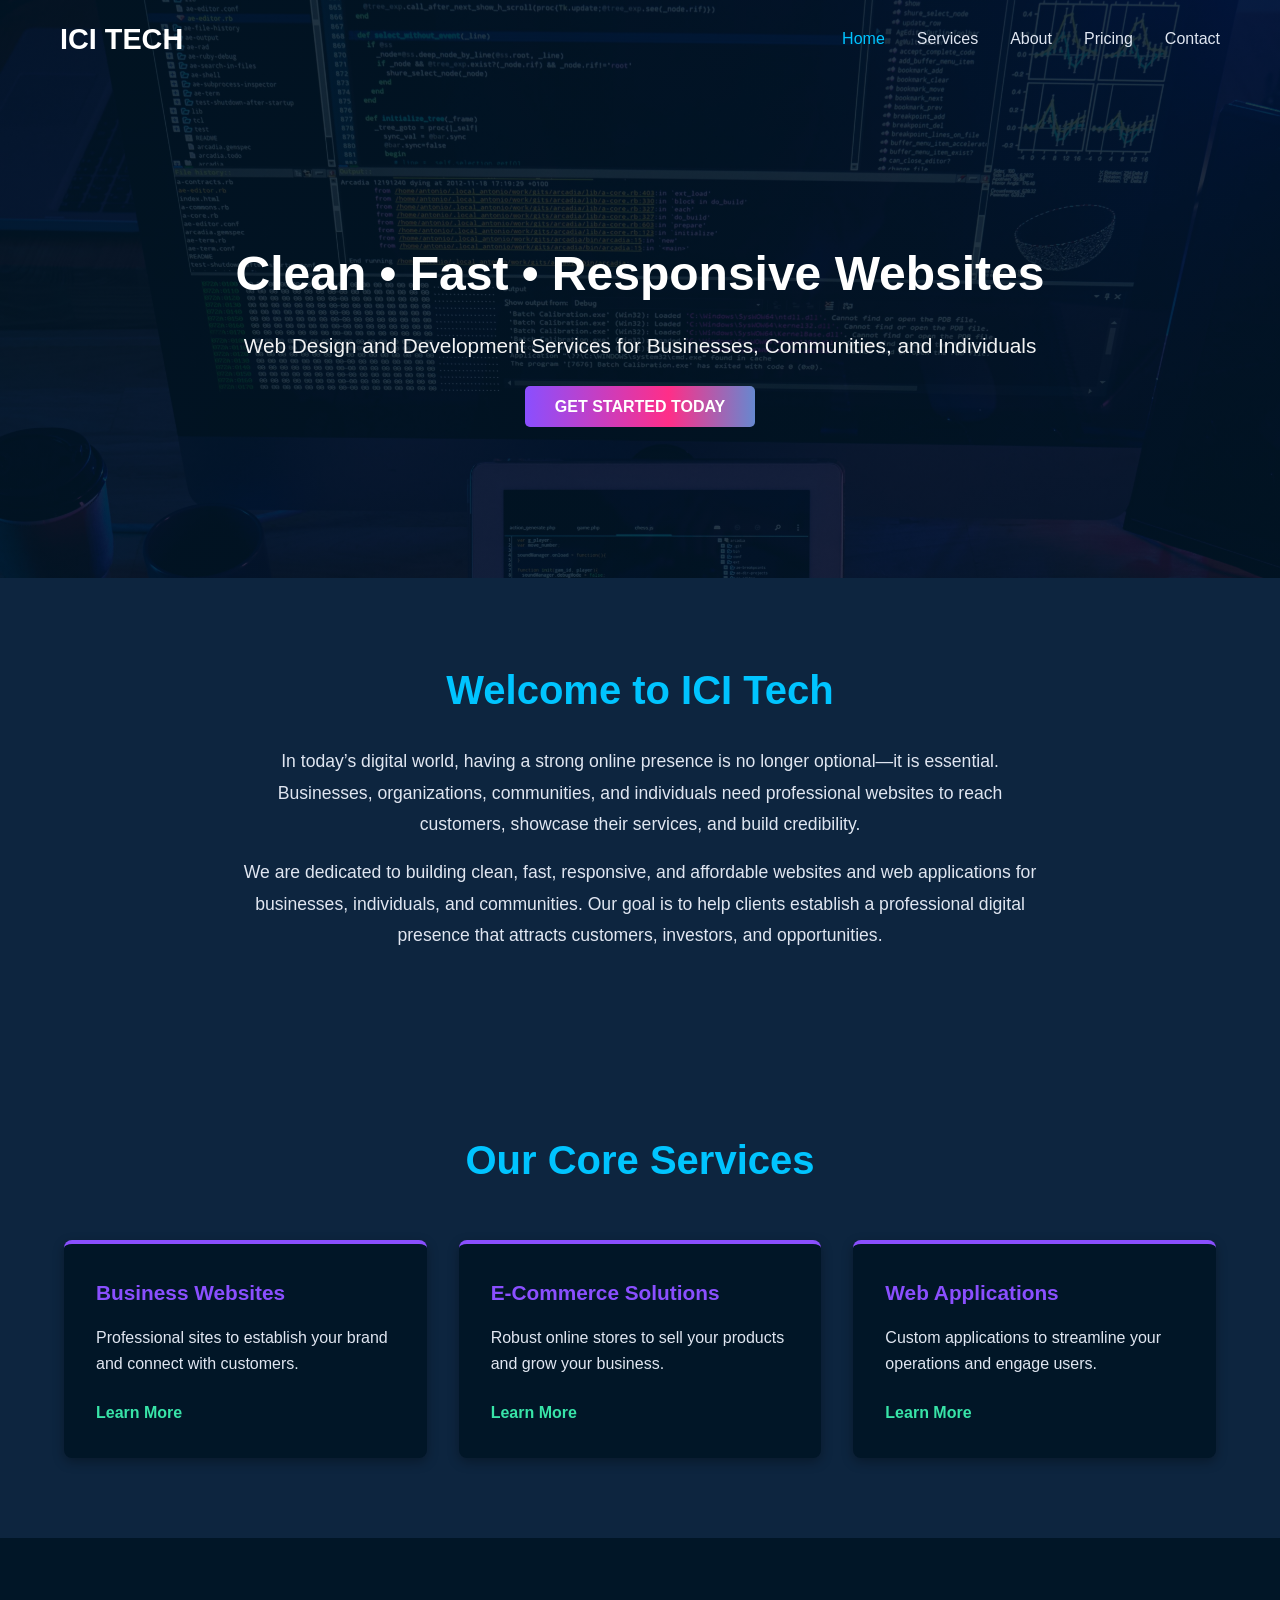
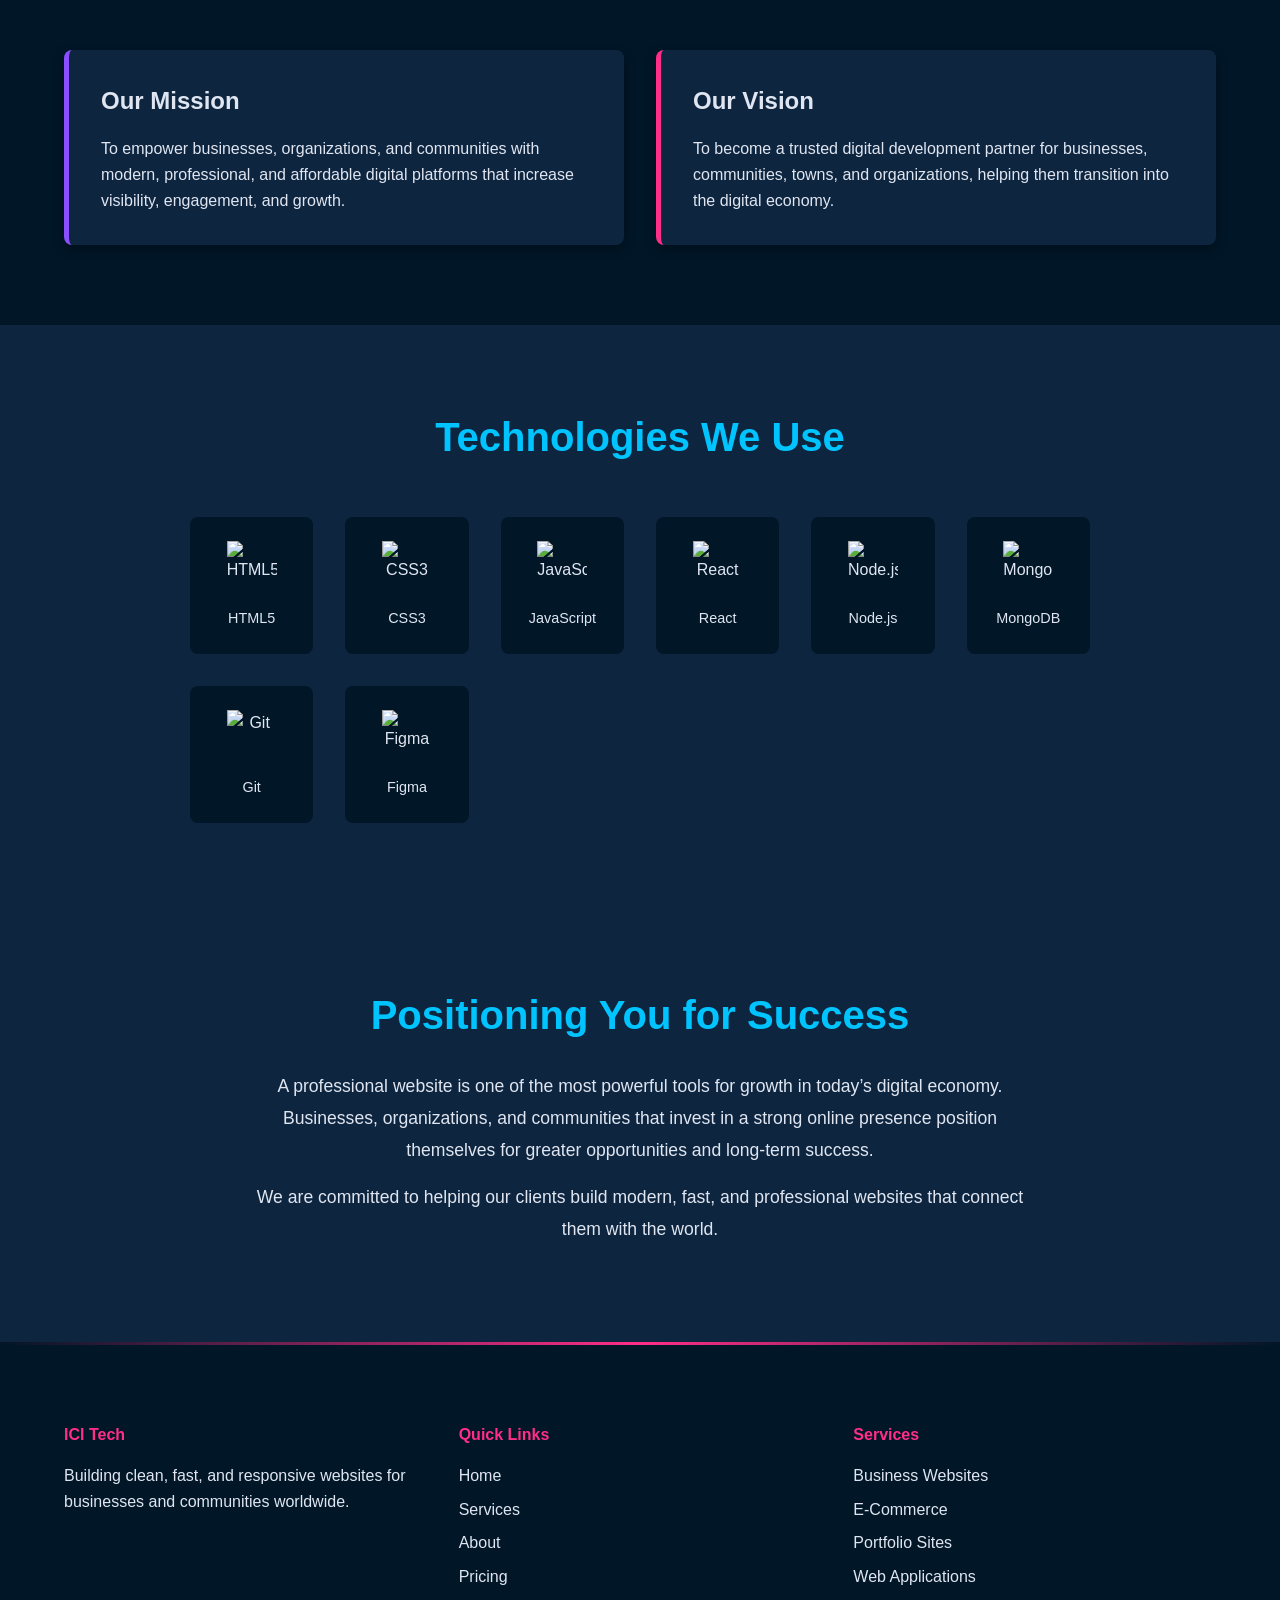
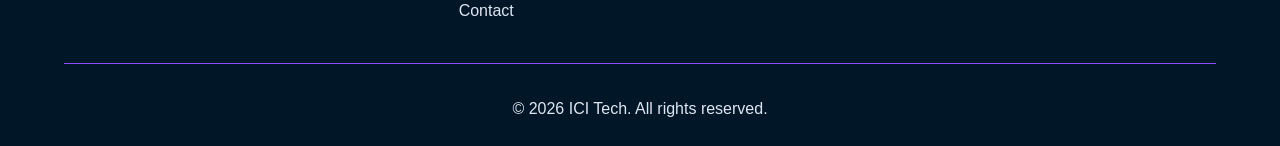
==== index.html @ 706affb3 "Add files via upload" ====
<!DOCTYPE html>
<html lang="en">
<head>
    <meta charset="UTF-8">
    <meta name="viewport" content="width=device-width, initial-scale=1.0">
    <meta name="description" content="ICI Tech - Web Design and Development Services. Clean, Fast, Responsive Websites for Businesses, Communities, and Individuals.">
    <meta name="keywords" content="web design, web development, responsive websites, business websites">
    <title>ICI Tech - Web Design & Development Services</title>
    <link rel="icon" type="image/png" href="assets/img/icon.png">
    <link rel="apple-touch-icon" href="assets/img/icon.png">
    <link rel="stylesheet" href="assets/styles.css">
    <link rel="stylesheet" href="https://unpkg.com/aos@next/dist/aos.css" />
</head>
<body>
    <!-- Navigation -->
    <nav class="navbar">
        <div class="container">
            <div class="logo"><a href="index.html">ICI Tech</a></div>
            <ul class="nav-menu">
                <li><a href="index.html" class="nav-link">Home</a></li>
                <li><a href="services.html" class="nav-link">Services</a></li>
                <li><a href="about.html" class="nav-link">About</a></li>
                <li><a href="pricing.html" class="nav-link">Pricing</a></li>
                <li><a href="contact.html" class="nav-link">Contact</a></li>
            </ul>
            <div class="hamburger">
                <span></span>
                <span></span>
                <span></span>
            </div>
        </div>
    </nav>

    <!-- Hero Section -->
    <section id="home" class="hero">
        <div class="hero-content">
            <h1>Clean • Fast • Responsive Websites</h1>
            <p>Web Design and Development Services for Businesses, Communities, and Individuals</p>
            <a href="contact.html" class="cta-button cta-rainbow">Get Started Today</a>
        </div>
    </section>

    <!-- Introduction Section -->
    <section class="introduction">
        <div class="container" data-aos="fade-up">
            <h2>Welcome to ICI Tech</h2>
            <p>In today’s digital world, having a strong online presence is no longer optional—it is essential. Businesses, organizations, communities, and individuals need professional websites to reach customers, showcase their services, and build credibility.</p>
            <p>We are dedicated to building clean, fast, responsive, and affordable websites and web applications for businesses, individuals, and communities. Our goal is to help clients establish a professional digital presence that attracts customers, investors, and opportunities.</p>
        </div>
    </section>

    <!-- Our Core Services -->
    <section class="core-services" id="core-services">
        <div class="container">
            <h2 data-aos="fade-up">Our Core Services</h2>
            <div class="services-grid">
                <div class="service-card" data-aos="fade-up" data-aos-delay="100">
                    <h3>Business Websites</h3>
                    <p>Professional sites to establish your brand and connect with customers.</p>
                    <a href="services.html#business" class="learn-more-link">Learn More</a>
                </div>
                <div class="service-card" data-aos="fade-up" data-aos-delay="200">
                    <h3>E-Commerce Solutions</h3>
                    <p>Robust online stores to sell your products and grow your business.</p>
                    <a href="services.html#ecommerce" class="learn-more-link">Learn More</a>
                </div>
                <div class="service-card" data-aos="fade-up" data-aos-delay="300">
                    <h3>Web Applications</h3>
                    <p>Custom applications to streamline your operations and engage users.</p>
                    <a href="services.html#apps" class="learn-more-link">Learn More</a>
                </div>
            </div>
        </div>
    </section>

    <!-- Mission & Vision -->
    <section class="mission-vision">
        <div class="container">
            <div class="mission-vision-grid">
                <div class="mission-card" data-aos="fade-right">
                    <h3>Our Mission</h3>
                    <p>To empower businesses, organizations, and communities with modern, professional, and affordable digital platforms that increase visibility, engagement, and growth.</p>
                </div>
                <div class="vision-card" data-aos="fade-left">
                    <h3>Our Vision</h3>
                    <p>To become a trusted digital development partner for businesses, communities, towns, and organizations, helping them transition into the digital economy.</p>
                </div>
            </div>
        </div>
    </section>

    <!-- Tech Stack Section -->
    <section class="tech-stack">
        <div class="container">
            <h2 data-aos="fade-up">Technologies We Use</h2>
            <div class="tech-grid">
                <div class="tech-item" data-aos="fade-up" data-aos-delay="100">
                    <img src="https://cdn.jsdelivr.net/gh/devicons/devicon/icons/html5/html5-original.svg" alt="HTML5">
                    <p>HTML5</p>
                </div>
                <div class="tech-item" data-aos="fade-up" data-aos-delay="150">
                    <img src="https://cdn.jsdelivr.net/gh/devicons/devicon/icons/css3/css3-original.svg" alt="CSS3">
                    <p>CSS3</p>
                </div>
                <div class="tech-item" data-aos="fade-up" data-aos-delay="200">
                    <img src="https://cdn.jsdelivr.net/gh/devicons/devicon/icons/javascript/javascript-original.svg" alt="JavaScript">
                    <p>JavaScript</p>
                </div>
                <div class="tech-item" data-aos="fade-up" data-aos-delay="250">
                    <img src="https://cdn.jsdelivr.net/gh/devicons/devicon/icons/react/react-original.svg" alt="React">
                    <p>React</p>
                </div>
                <div class="tech-item" data-aos="fade-up" data-aos-delay="300">
                    <img src="https://cdn.jsdelivr.net/gh/devicons/devicon/icons/nodejs/nodejs-original.svg" alt="Node.js">
                    <p>Node.js</p>
                </div>
                <div class="tech-item" data-aos="fade-up" data-aos-delay="350">
                    <img src="https://cdn.jsdelivr.net/gh/devicons/devicon/icons/mongodb/mongodb-original.svg" alt="MongoDB">
                    <p>MongoDB</p>
                </div>
                <div class="tech-item" data-aos="fade-up" data-aos-delay="400">
                    <img src="https://cdn.jsdelivr.net/gh/devicons/devicon/icons/git/git-original.svg" alt="Git">
                    <p>Git</p>
                </div>
                <div class="tech-item" data-aos="fade-up" data-aos-delay="450">
                    <img src="https://cdn.jsdelivr.net/gh/devicons/devicon/icons/figma/figma-original.svg" alt="Figma">
                    <p>Figma</p>
                </div>
            </div>
        </div>
    </section>

    <!-- Conclusion Section -->
    <section class="introduction">
        <div class="container" data-aos="fade-up">
            <h2>Positioning You for Success</h2>
            <p>A professional website is one of the most powerful tools for growth in today’s digital economy. Businesses, organizations, and communities that invest in a strong online presence position themselves for greater opportunities and long-term success.</p>
            <p>We are committed to helping our clients build modern, fast, and professional websites that connect them with the world.</p>
        </div>
    </section>

    <!-- Footer -->
    <footer class="footer">
        <div class="container">
            <div class="footer-content">
                <div class="footer-section">
                    <h4>ICI Tech</h4>
                    <p>Building clean, fast, and responsive websites for businesses and communities worldwide.</p>
                </div>
                <div class="footer-section">
                    <h4>Quick Links</h4>
                    <ul>
                        <li><a href="index.html">Home</a></li>
                        <li><a href="services.html">Services</a></li>
                        <li><a href="about.html">About</a></li>
                        <li><a href="pricing.html">Pricing</a></li>
                        <li><a href="contact.html">Contact</a></li>
                    </ul>
                </div>
                <div class="footer-section">
                    <h4>Services</h4>
                    <ul>
                        <li><a href="services.html#business">Business Websites</a></li>
                        <li><a href="services.html#ecommerce">E-Commerce</a></li>
                        <li><a href="services.html#portfolio">Portfolio Sites</a></li>
                        <li><a href="services.html#apps">Web Applications</a></li>
                    </ul>
                </div>
            </div>
            <div class="footer-bottom">
                <p>&copy; 2026 ICI Tech. All rights reserved.</p>
            </div>
        </div>
    </footer>

    <!-- Back to Top Button -->
    <a href="#" class="back-to-top">↑</a>

    <script src="assets/script.js"></script>
    <script src="https://unpkg.com/aos@next/dist/aos.js"></script>
    <script>
      AOS.init({ duration: 1000, once: true });
    </script>
</body>
</html>
---- assets/styles.css ----
/* ============================================
   Global Styles
   ============================================ */

* {
    margin: 0;
    padding: 0;
    box-sizing: border-box;
}

:root {
    /* New Multi-color Dark Palette */
    --dark-bg: #011627; /* Very Dark Blue - Main BG */
    --card-bg: #0D253F; /* Deep Navy - For cards and sections */
    --primary-color: #8A4FFF;   /* Vibrant Purple */
    --secondary-color: #00C4FF; /* Bright Cyan */
    --accent-color: #FF2E88;    /* Hot Pink/Magenta */
    --accent-color-2: #38E4A8;   /* Bright Green */
    
    --text-light: #E0E6F1;      /* Brighter light text */
    --text-dark: #E0E6F1;       /* Dark text is now light on dark bg */
    --white: #ffffff;           /* Keep white for pure white text */
    --border-color: rgba(46, 196, 182, 0.3);

    --shadow: 0 4px 12px rgba(0, 0, 0, 0.3);
    --shadow-lg: 0 8px 24px rgba(0, 0, 0, 0.4);
}

body {
    font-family: 'Segoe UI', Tahoma, Geneva, Verdana, sans-serif;
    line-height: 1.6;
    color: var(--text-light);
    background-color: var(--dark-bg); /* Fallback color */
    background-image: linear-gradient(rgba(1, 22, 39, 0.85), rgba(1, 22, 39, 0.85)), url('../assets/img/hero\ img.jpg');
    background-size: cover;
    background-position: center center;
    background-repeat: no-repeat;
    background-attachment: fixed;
}

body.no-bg-image {
    background-image: none; /* Remove the background image */
    background-color: var(--dark-bg); /* Use a solid dark background */
}

.container {
    max-width: 1200px;
    margin: 0 auto;
    padding: 0 1.5rem;
}

/* ============================================
   Navigation
   ============================================ */

.navbar {
    /* Default transparent state */
    background-color: transparent;
    box-shadow: none;
    -webkit-backdrop-filter: none;
    backdrop-filter: none;
    position: sticky;
    top: 0;
    z-index: 1000;
    transition: background-color 0.4s ease, box-shadow 0.4s ease, -webkit-backdrop-filter 0.4s ease, backdrop-filter 0.4s ease;
}

.navbar.scrolled {
    background-color: rgba(1, 22, 39, 0.95); /* More opaque background */
    box-shadow: var(--shadow-lg); /* A stronger shadow for more depth */
    -webkit-backdrop-filter: blur(10px);
    backdrop-filter: blur(10px);
    border-bottom: 1px solid var(--border-color); /* Subtle separator line */
}

.navbar .container {
    display: flex;
    justify-content: space-between;
    align-items: center;
    padding: 1rem 20px;
}

.logo {
    font-size: 1.8rem;
    font-weight: 900; 
    text-transform: uppercase;
}

.logo a,
.logo a:visited,
.logo a:hover {
    color: var(--white);
    text-decoration: none;
}

.nav-menu {
    display: flex;
    list-style: none;
    gap: 2rem;
}

.nav-link,
.nav-link:visited {
    color: var(--text-light); /* Changed for dark navbar */
    text-decoration: none;
    font-weight: 500;
    transition: color 0.3s ease;
}

.nav-link:hover {
    color: var(--accent-color);
}

.nav-link.active {
    color: var(--secondary-color); /* Use bright cyan for the active link */
    position: relative;
}

.hamburger {
    display: none;
    flex-direction: column;
    cursor: pointer;
}

.hamburger span {
    width: 25px;
    height: 3px;
    background-color: var(--white); /* Changed for dark navbar */
    margin: 5px 0;
    transition: 0.3s;
}

/* ============================================
   Hero Section
   ============================================ */

.hero { 
    background: transparent;
    color: var(--white);
    padding: 6rem 1.5rem;
    text-align: center; 
    min-height: 500px;
    display: flex;
    align-items: center;
    justify-content: center;
}

.hero-content h1 {
    font-size: 3rem;
    margin-bottom: 1rem;
    font-weight: bold;
}

.hero-content p {
    font-size: 1.3rem;
    margin-bottom: 2rem;
    opacity: 0.95;
}

.cta-button {
    background-color: var(--accent-color);
    color: var(--white);
    padding: 12px 30px;
    border: none;
    border-radius: 5px;
    font-size: 1rem;
    font-weight: bold;
    cursor: pointer;
    transition: all 0.3s ease;
    text-transform: uppercase;
    text-decoration: none;
}

.cta-button:hover {
    background-color: var(--secondary-color);
    transform: translateY(-2px);
    color: var(--dark-bg);
    box-shadow: var(--shadow-lg);
}

/* Rainbow animation for special CTA button */
@keyframes rainbow-bg {
    0% { background-position: 0% 50%; }
    50% { background-position: 100% 50%; }
    100% { background-position: 0% 50%; }
}

.cta-rainbow {
    background: linear-gradient(90deg, var(--primary-color), var(--accent-color), var(--secondary-color), var(--accent-color-2), var(--primary-color));
    background-size: 250% 250%;
    animation: rainbow-bg 8s ease infinite;
}

.cta-rainbow:hover {
    background-color: transparent; /* Prevents background color change from .cta-button:hover */
    color: var(--white); /* Keeps text color consistent on hover */
    animation-duration: 2s; /* Speeds up the animation on hover */
}

/* ============================================
   Introduction Section
   ============================================ */

.introduction {
    padding: 5rem 1.5rem;
    background-color: var(--card-bg);
    text-align: center;
}

.introduction h2 {
    font-size: 2.5rem;
    margin-bottom: 1.5rem;
    color: var(--secondary-color);
}

.introduction p {
    font-size: 1.1rem;
    color: var(--text-light);
    max-width: 800px;
    margin: 1rem auto;
    line-height: 1.8;
}

/* ============================================
   Mission & Vision Section
   ============================================ */

.mission-vision {
    padding: 5rem 1.5rem;
    background-color: transparent;
}

.mission-vision-grid {
    display: grid;
    grid-template-columns: repeat(auto-fit, minmax(400px, 1fr));
    gap: 2rem;
    margin-top: 2rem;
}

.mission-card,
.vision-card {
    background-color: var(--card-bg);
    padding: 2rem;
    border-radius: 8px;
    box-shadow: var(--shadow);
    transition: transform 0.3s ease, box-shadow 0.3s ease;
}

.mission-card {
    border-left: 5px solid var(--primary-color);
}

.vision-card {
    border-left: 5px solid var(--accent-color);
}

.mission-card:hover,
.vision-card:hover {
    transform: translateY(-5px);
    box-shadow: var(--shadow-lg);
}

.mission-card h3,
.vision-card h3 {
    font-size: 1.5rem;
    margin-bottom: 1rem;
}

/* ============================================
   Services Section
   ============================================ */

.services {
    padding: 5rem 1.5rem;
    background-color: var(--card-bg);
}

.services h2 {
    font-size: 2.5rem;
    text-align: center;
    margin-bottom: 3rem;
    color: var(--secondary-color);
}

.services-grid {
    display: grid;
    grid-template-columns: repeat(auto-fit, minmax(300px, 1fr));
    gap: 2rem;
}

.service-card {
    background-color: var(--dark-bg);
    padding: 2rem;
    border-radius: 8px;
    box-shadow: var(--shadow);
    transition: all 0.3s ease;
    border-top: 4px solid var(--primary-color);
}

.service-card:hover {
    transform: translateY(-10px) scale(1.02);
    box-shadow: var(--shadow-lg);
    border-top-color: var(--accent-color);
}

.service-card h3 {
    color: var(--primary-color);
    margin-bottom: 1rem;
    font-size: 1.3rem;
}

.service-card p {
    color: var(--text-light);
    margin-bottom: 1.5rem;
}

.service-card ul {
    list-style: none;
    padding-left: 0;
}

.service-card li {
    padding: 0.5rem 0;
    padding-left: 1.5rem;
    position: relative;
    color: var(--text-light);
}

.service-card li:before {
    content: "✓";
    position: absolute;
    left: 0;
    color: var(--accent-color-2);
    font-weight: bold;
}

/* ============================================
   Why Choose Us Section
   ============================================ */

.why-choose {
    padding: 5rem 1.5rem;
    background-color: var(--dark-bg);
}

.why-choose h2 {
    font-size: 2.5rem;
    text-align: center;
    margin-bottom: 3rem;
    color: var(--secondary-color);
}

.features-grid {
    display: grid;
    grid-template-columns: repeat(auto-fit, minmax(250px, 1fr));
    gap: 2rem;
}

.feature {
    text-align: center;
    padding: 2rem;
    background-color: var(--card-bg);
    border-radius: 8px;
    transition: all 0.3s ease;
}

.feature:hover {
    background-color: var(--primary-color);
    transform: translateY(-5px);
}

.feature:hover h4, .feature:hover p {
    color: var(--white);
}

.feature h4 {
    color: var(--primary-color);
    margin-bottom: 0.5rem;
    font-size: 1.2rem;
}

.feature p {
    color: var(--text-light);
}

/* ============================================
   Pricing Section
   ============================================ */

.pricing {
    padding: 5rem 1.5rem;
    background-color: var(--card-bg);
}

.pricing h2 {
    font-size: 2.5rem;
    text-align: center;
    margin-bottom: 1rem;
    color: var(--secondary-color);
}

.pricing-intro {
    text-align: center;
    color: var(--text-light);
    margin-bottom: 3rem;
    font-size: 1.1rem;
}

.pricing-cards {
    display: grid;
    grid-template-columns: repeat(auto-fit, minmax(280px, 1fr));
    gap: 2rem;
}

.price-card {
    background-color: var(--dark-bg);
    padding: 2.5rem;
    border-radius: 8px;
    box-shadow: var(--shadow);
    text-align: center;
    transition: all 0.3s ease;
    border-top: 4px solid var(--border-color);
}

.price-card.featured {
    border-top: 4px solid var(--primary-color);
    transform: scale(1.05);
    box-shadow: var(--shadow-lg);
}

.price-card:hover {
    box-shadow: var(--shadow-lg);
    transform: translateY(-5px);
}

.price-card.featured:hover {
    transform: scale(1.05) translateY(-5px);
}

.price-card h3 {
    color: var(--primary-color);
    font-size: 1.5rem;
    margin-bottom: 0.5rem;
}

.price-tier {
    color: var(--text-light);
    font-size: 0.9rem;
    margin-bottom: 1.5rem;
}

.price-card ul {
    list-style: none;
    margin: 1.5rem 0;
    text-align: left;
}

.price-card li {
    padding: 0.7rem 0;
    color: var(--text-light);
}

.price-button-wrapper {
    position: relative;
    display: inline-block;
    width: 100%;
    margin-top: 1.5rem;
}

.price-button-wrapper::before {
    content: attr(data-price);
    position: absolute;
    bottom: 120%;
    left: 50%;
    transform: translateX(-50%);
    background-color: var(--primary-color);
    color: var(--white);
    padding: 10px 15px;
    border-radius: 5px;
    white-space: nowrap;
    font-size: 0.9rem;
    font-weight: bold;
    opacity: 0;
    visibility: hidden;
    transition: all 0.3s ease;
    z-index: 10;
    box-shadow: var(--shadow-lg);
}

.price-button-wrapper::after {
    content: '';
    position: absolute;
    bottom: 115%;
    left: 50%;
    transform: translateX(-50%);
    border: 6px solid transparent;
    border-top-color: var(--primary-color);
    opacity: 0;
    visibility: hidden;
    transition: all 0.3s ease;
    z-index: 10;
}

.price-button-wrapper:hover::before,
.price-button-wrapper:hover::after {
    opacity: 1;
    visibility: visible;
}

.price-button {
    background-color: var(--accent-color);
    color: var(--white);
    padding: 10px 25px;
    border: none;
    border-radius: 5px;
    cursor: pointer;
    font-weight: bold;
    transition: all 0.3s ease;
    display: inline-block;
    width: 100%;
    text-align: center;
    text-decoration: none;
}

.price-button:hover {
    background-color: var(--secondary-color);
    transform: translateY(-2px);
}

/* ============================================
   Target Clients Section
   ============================================ */

.target-clients {
    padding: 5rem 1.5rem;
    background-color: var(--dark-bg);
}

.target-clients h2 {
    font-size: 2.5rem;
    text-align: center;
    margin-bottom: 3rem;
    color: var(--secondary-color);
}

.clients-grid {
    display: grid;
    grid-template-columns: repeat(auto-fit, minmax(200px, 1fr));
    gap: 1.5rem;
}

.client-item {
    background-color: transparent;
    padding: 1.5rem;
    border-radius: 8px;
    text-align: center;
    font-weight: 500;
    color: var(--accent-color-2);
    border: 2px solid var(--accent-color-2);
    transition: all 0.3s ease;
}

.client-item:hover {
    background-color: var(--accent-color-2);
    color: var(--dark-bg);
}

/* ============================================
   Process Section
   ============================================ */

.process {
    padding: 5rem 1.5rem;
    background-color: var(--card-bg);
}

.process h2 {
    font-size: 2.5rem;
    text-align: center;
    margin-bottom: 3rem;
    color: var(--secondary-color);
}

.process-steps {
    display: grid;
    grid-template-columns: repeat(auto-fit, minmax(150px, 1fr));
    gap: 2rem;
}

.step {
    text-align: center;
    padding: 2rem 1rem;
    background-color: var(--dark-bg);
    border-radius: 8px;
    box-shadow: var(--shadow);
    transition: all 0.3s ease;
}

.step:hover {
    box-shadow: var(--shadow-lg);
    transform: translateY(-5px);
}

.step-number {
    width: 50px;
    height: 50px;
    background-color: var(--primary-color);
    color: var(--white);
    border-radius: 50%;
    display: flex;
    align-items: center;
    justify-content: center;
    font-size: 1.5rem;
    font-weight: bold;
    margin: 0 auto 1rem;
}

.step h4 {
    color: var(--primary-color);
    margin-bottom: 0.5rem;
    font-size: 1.1rem;
}

.step p {
    color: var(--text-light);
    font-size: 0.9rem;
}

/* ============================================
   Benefits Section
   ============================================ */

.benefits {
    padding: 5rem 1.5rem;
    background-color: var(--dark-bg);
}

.benefits h2 {
    font-size: 2.5rem;
    text-align: center;
    margin-bottom: 3rem;
    color: var(--secondary-color);
}

.benefits-list {
    display: grid;
    grid-template-columns: repeat(auto-fit, minmax(250px, 1fr));
    gap: 2rem;
    max-width: 900px;
    margin: 0 auto;
}

.benefit-item {
    display: flex;
    align-items: center;
    gap: 1rem;
    padding: 1.5rem;
    background-color: var(--card-bg);
    border-radius: 8px;
    transition: all 0.3s ease;
}

.benefit-item:hover {
    background-color: var(--primary-color);
    transform: translateX(5px);
}

.benefit-icon {
    width: 35px;
    height: 30px;
    background-color: var(--accent-color);
    color: var(--white);
    border-radius: 50%;
    display: flex;
    align-items: center;
    justify-content: center;
    font-weight: bold;
    font-size: 1.2rem;
    flex-shrink: 0;
}

.benefit-item p {
    color: var(--text-light);
    margin: 0;
}

/* ============================================
   Contact Section
   ============================================ */

.contact {
    padding: 5rem 1.5rem;
    background: linear-gradient(135deg, var(--primary-color) 0%, var(--secondary-color) 100%);
    color: var(--white);
    text-align: center;
}

.contact h2 {
    font-size: 2.5rem;
    margin-bottom: 1rem;
}

.contact > .container > p {
    font-size: 1.1rem;
    margin-bottom: 2rem;
}

.contact-form {
    max-width: 700px;
    text-align: left;
    margin: 0 auto;
}

.form-group {
    margin-bottom: 1.5rem;
}

.contact-form input,
.contact-form select,
.contact-form textarea {
    width: 100%;
    padding: 12px 15px;
    border: 1px solid rgba(255, 255, 255, 0.2);
    border-radius: 5px;
    font-family: inherit;
    font-size: 1rem;
    background-color: rgba(255, 255, 255, 0.1);
    color: var(--white);
}

.contact-form input::placeholder,
.contact-form textarea::placeholder {
    color: var(--text-light);
    opacity: 0.7;
}

.contact-form select option {
    background: var(--dark-bg);
    color: var(--text-light);
}

.contact-form input:focus,
.contact-form select:focus,
.contact-form textarea:focus {
    outline: 2px solid var(--accent-color-2);
    box-shadow: none;
}

.contact-form button {
    width: 100%;
}

/* ============================================
   Footer
   ============================================ */

.footer {
    background-color: var(--dark-bg);
    color: var(--text-light);
    padding: 5rem 1.5rem 1.5rem;
    position: relative;
}

.footer::before {
    content: '';
    position: absolute;
    top: 0;
    left: 0;
    right: 0;
    height: 3px;
    background: linear-gradient(90deg, transparent, var(--accent-color), transparent);
}

.footer-content {
    display: grid;
    grid-template-columns: repeat(auto-fit, minmax(220px, 1fr));
    gap: 2rem;
    margin-bottom: 2rem;
}

.footer-section h4 {
    margin-bottom: 1rem;
    color: var(--accent-color);
}

.footer-section p {
    color: var(--text-light);
    line-height: 1.6;
}

.footer-section ul {
    list-style: none;
}

.footer-section ul li {
    margin-bottom: 0.5rem;
}

.footer-section a {
    color: var(--text-light);
    text-decoration: none;
    transition: color 0.3s ease;
}

.footer-section a:hover {
    color: var(--accent-color);
    text-decoration: none;
}

.social-links {
    display: flex;
    gap: 1rem;
    margin-top: 1rem;
}

.social-links a {
    display: flex;
    justify-content: center;
    align-items: center;
    width: 40px;
    height: 40px;
    border-radius: 50%;
    background-color: var(--primary-color);
    font-weight: bold;
}

.social-links a:hover {
    background-color: var(--accent-color);
    transform: translateY(-3px);
}

.footer-bottom {
    text-align: center;
    padding-top: 2rem;
    border-top: 1px solid var(--primary-color);
    color: var(--text-light);
}

/* ============================================
   Back to Top Button
   ============================================ */

.back-to-top {
    position: fixed;
    bottom: 25px;
    right: 25px;
    background-color: var(--accent-color);
    color: var(--white);
    width: 50px;
    height: 50px;
    border-radius: 50%;
    display: flex;
    align-items: center;
    justify-content: center;
    font-size: 24px;
    text-decoration: none;
    box-shadow: var(--shadow-lg);
    opacity: 0;
    visibility: hidden;
    transform: translateY(20px);
    transition: all 0.4s ease;
    z-index: 1000;
}

.back-to-top.visible {
    opacity: 1;
    visibility: visible;
    transform: translateY(0);
}

.back-to-top:hover {
    background-color: #25a296; /* Darker accent */
    transform: translateY(-3px);
}

/* === Styles for New Sections === */

/* Core Services Section (index.html) */
.core-services {
    padding: 5rem 1.5rem;
    background-color: var(--card-bg);
}
.core-services h2 {
    font-size: 2.5rem;
    text-align: center;
    margin-bottom: 3rem;
    color: var(--secondary-color);
}
.core-services .learn-more-link {
    font-weight: bold;
    color: var(--accent-color-2);
    text-decoration: none;
    transition: color 0.3s ease;
}
.core-services .learn-more-link:hover {
    color: var(--white); /* No underline on hover */
}

/* Tech Stack Section (index.html) */
.tech-stack {
    padding: 5rem 1.5rem;
    background-color: var(--card-bg);
}

.tech-stack h2 {
    font-size: 2.5rem;
    text-align: center;
    margin-bottom: 3rem;
    color: var(--secondary-color);
}

.tech-grid {
    display: grid;
    grid-template-columns: repeat(auto-fit, minmax(120px, 1fr));
    gap: 2rem;
    max-width: 900px;
    margin: 0 auto;
}

.tech-item {
    background-color: var(--dark-bg);
    padding: 1.5rem;
    border-radius: 8px;
    display: flex;
    flex-direction: column;
    align-items: center;
    justify-content: center;
    gap: 1rem;
    text-align: center;
    transition: all 0.3s ease;
}

.tech-item:hover {
    transform: translateY(-10px);
    box-shadow: var(--shadow-lg);
    background-color: var(--primary-color);
}

.tech-item img {
    height: 50px;
    width: 50px;
    object-fit: contain;
}

.tech-item p {
    font-size: 0.9rem;
    font-weight: 500;
    color: var(--text-light);
    margin: 0;
}

.tech-item:hover p {
    color: var(--white);
}

/* ============================================
   Responsive Design
   ============================================ */

@media (max-width: 768px) {
    .hamburger {
        display: flex;
    }

    .nav-menu {
        display: none;
        position: absolute;
        top: 70px;
        left: 0;
        right: 0;
        flex-direction: column;
        background-color: var(--card-bg);
        gap: 0;
        padding: 1rem 0;
        box-shadow: var(--shadow);
        border-top: 1px solid var(--border-color);
    }

    .nav-menu.active {
        display: flex;
    }

    .nav-menu li {
        width: 100%;
    }

    .nav-menu li a {
        display: block;
        padding: 1rem 1.5rem;
        color: var(--text-light);
    }

    .hero-content h1 {
        font-size: 2rem;
    }

    .hero-content p {
        font-size: 1rem;
    }

    .services-grid,
    .features-grid,
    .pricing-cards {
        grid-template-columns: 1fr;
    }

    .price-card.featured {
        transform: scale(1);
    }

    .price-card.featured:hover {
        transform: translateY(-5px);
    }

    .mission-vision-grid {
        grid-template-columns: 1fr;
    }

    .process-steps {
        grid-template-columns: repeat(2, 1fr);
    }

    .contact-wrapper {
        grid-template-columns: 1fr;
    }
}

@media (max-width: 480px) {
    .navbar .container {
        padding: 0.8rem 1rem;
    }

    .logo {
        font-size: 1.3rem;
    }

    .hero {
        padding: 50px 1rem;
        min-height: 350px;
    }

    .hero-content h1 {
        font-size: 1.5rem;
    }

    .hero-content p {
        font-size: 0.95rem;
    }


    .introduction h2,
    .services h2,
    .why-choose h2,
    .pricing h2,
    .process h2,
    .benefits h2,
    .contact h2,
    .core-services h2,
    .tech-stack h2 {
        font-size: 1.8rem;
    }
    .process-steps {
        grid-template-columns: 1fr;
    }

    .benefits-list {
        grid-template-columns: 1fr;
    }

    .clients-grid {
        grid-template-columns: repeat(2, 1fr);
    }
}

/* ============================================
   FAQ Accordion
   ============================================ */

.faq {
    padding: 5rem 1.5rem;
    background-color: var(--dark-bg);
}

.faq-accordion {
    max-width: 800px;
    margin: 2rem auto 0;
}

.faq-item {
    border-bottom: 1px solid var(--border-color);
}

.faq-item:last-child {
    border-bottom: none;
}

.faq-question {
    width: 100%;
    background: none;
    border: none;
    padding: 1.5rem 0;
    display: flex;
    justify-content: space-between;
    align-items: center;
    cursor: pointer;
    text-align: left;
}

.faq-question span:first-child { /* The text */
    color: var(--white);
    font-size: 1.2rem;
    font-weight: 500;
    font-family: inherit;
    padding-right: 1rem;
}

.faq-icon {
    font-size: 2rem;
    font-weight: 300;
    color: var(--secondary-color);
    transition: transform 0.3s ease;
    flex-shrink: 0;
}

.faq-answer {
    max-height: 0;
    overflow: hidden;
    transition: max-height 0.4s ease-out;
}

.faq-answer p {
    padding-bottom: 1.5rem;
    margin: 0;
    color: var(--text-light);
    opacity: 0.9;
    line-height: 1.7;
}

/* Active state for accordion */
.faq-item.active .faq-answer {
    max-height: 300px; /* A safe height for the content */
}

.faq-item.active .faq-icon {
    transform: rotate(45deg);
}
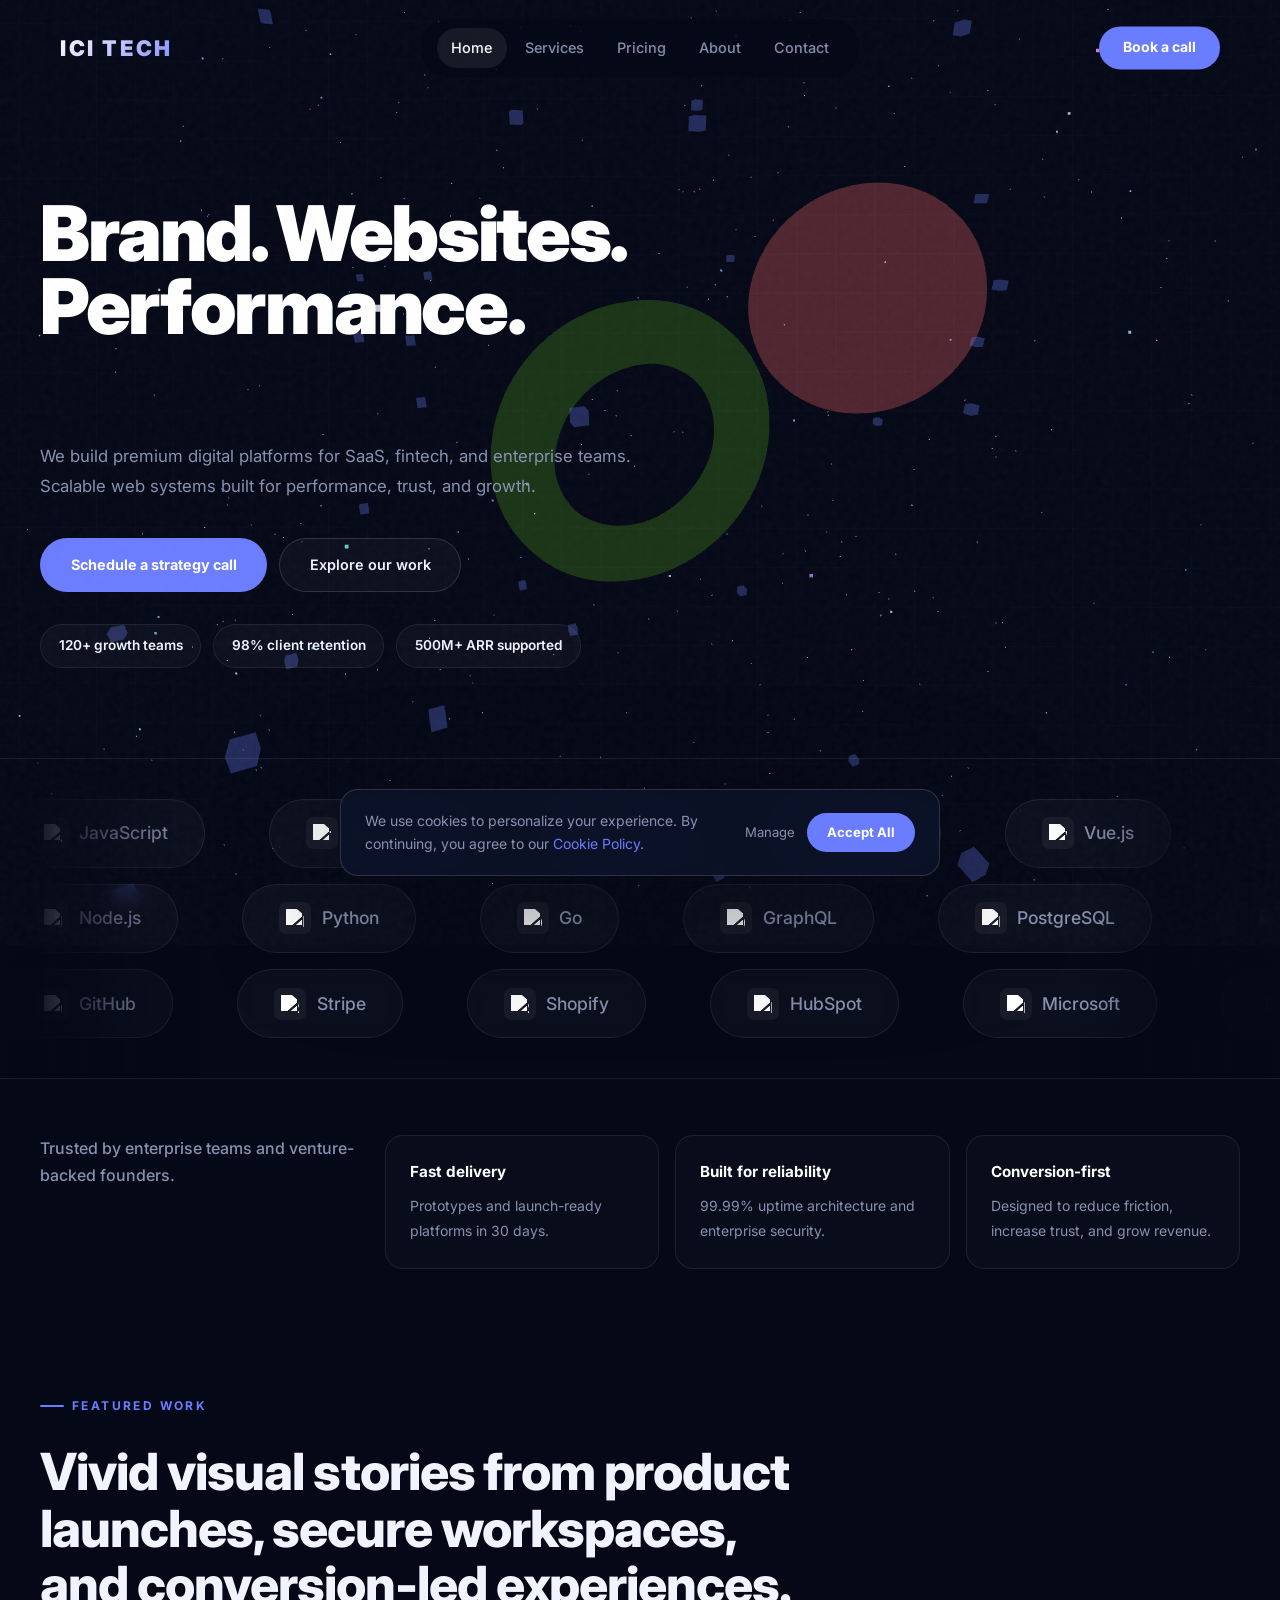
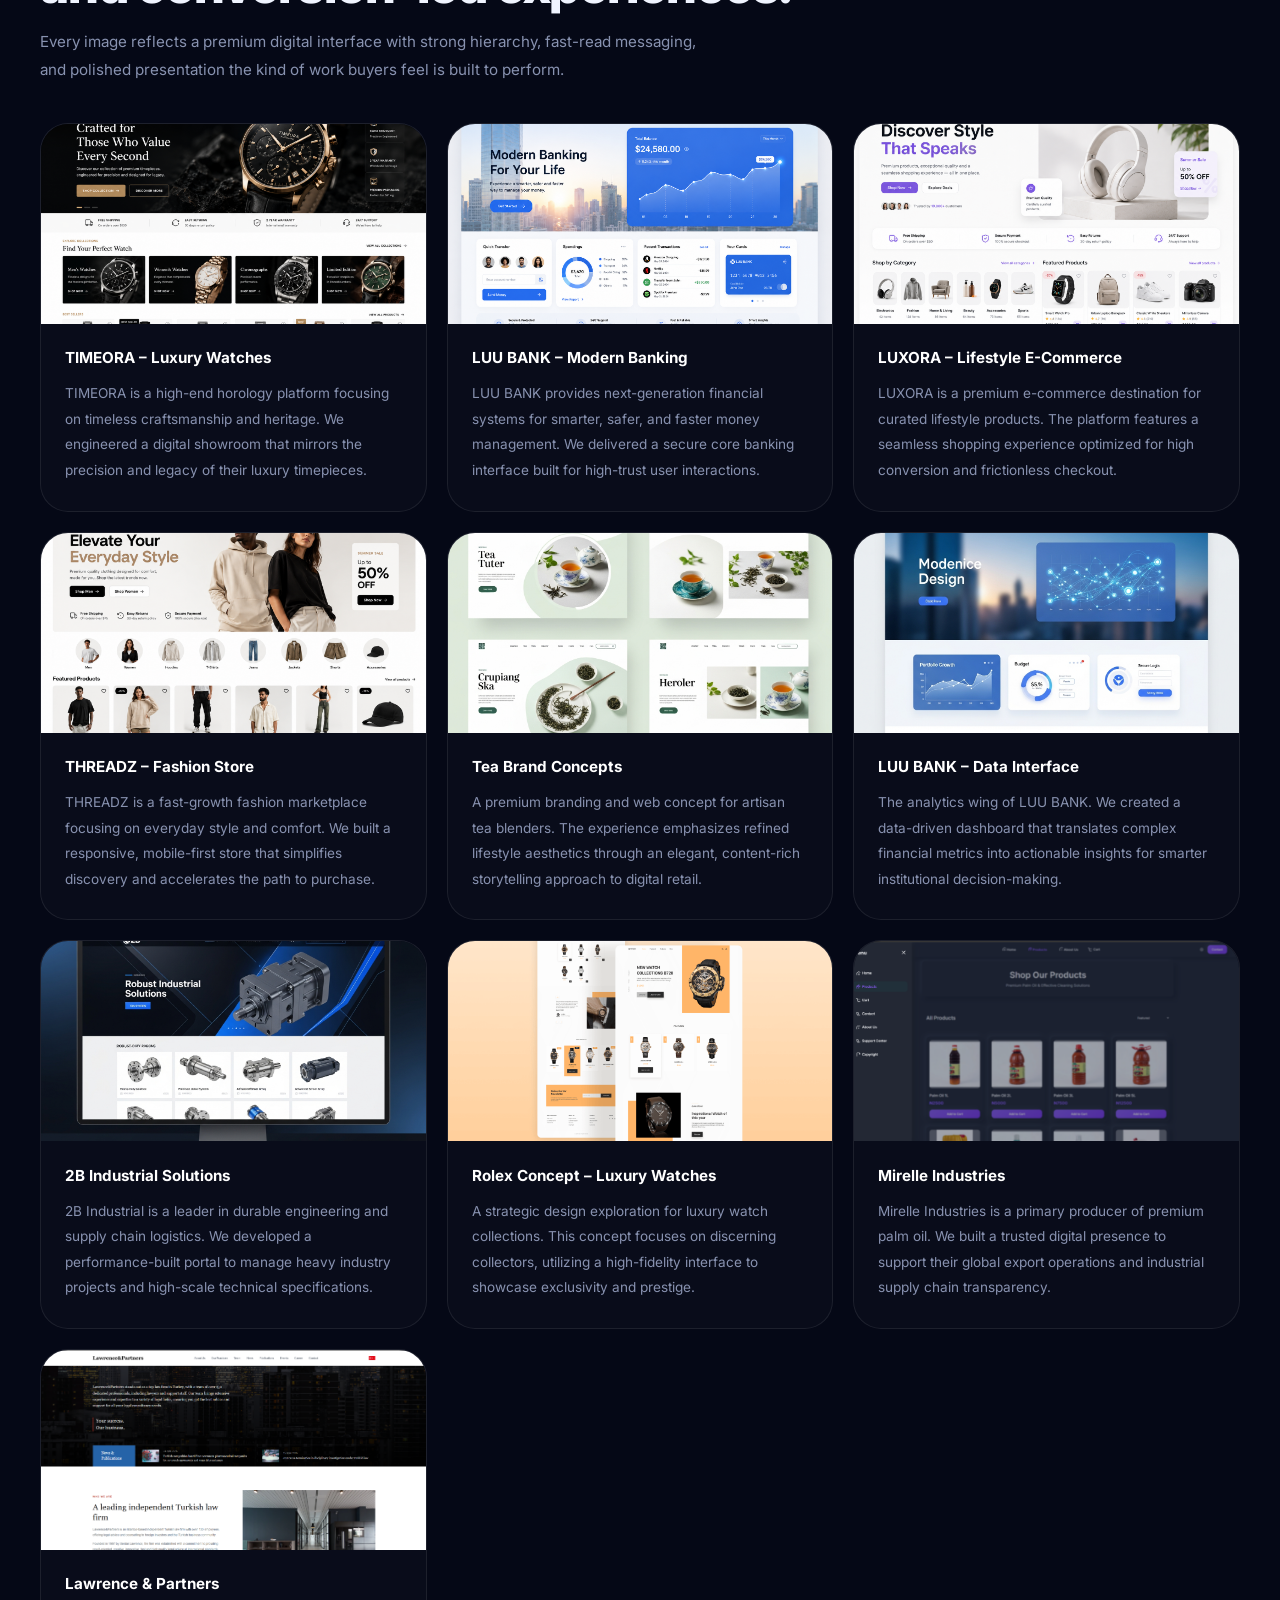
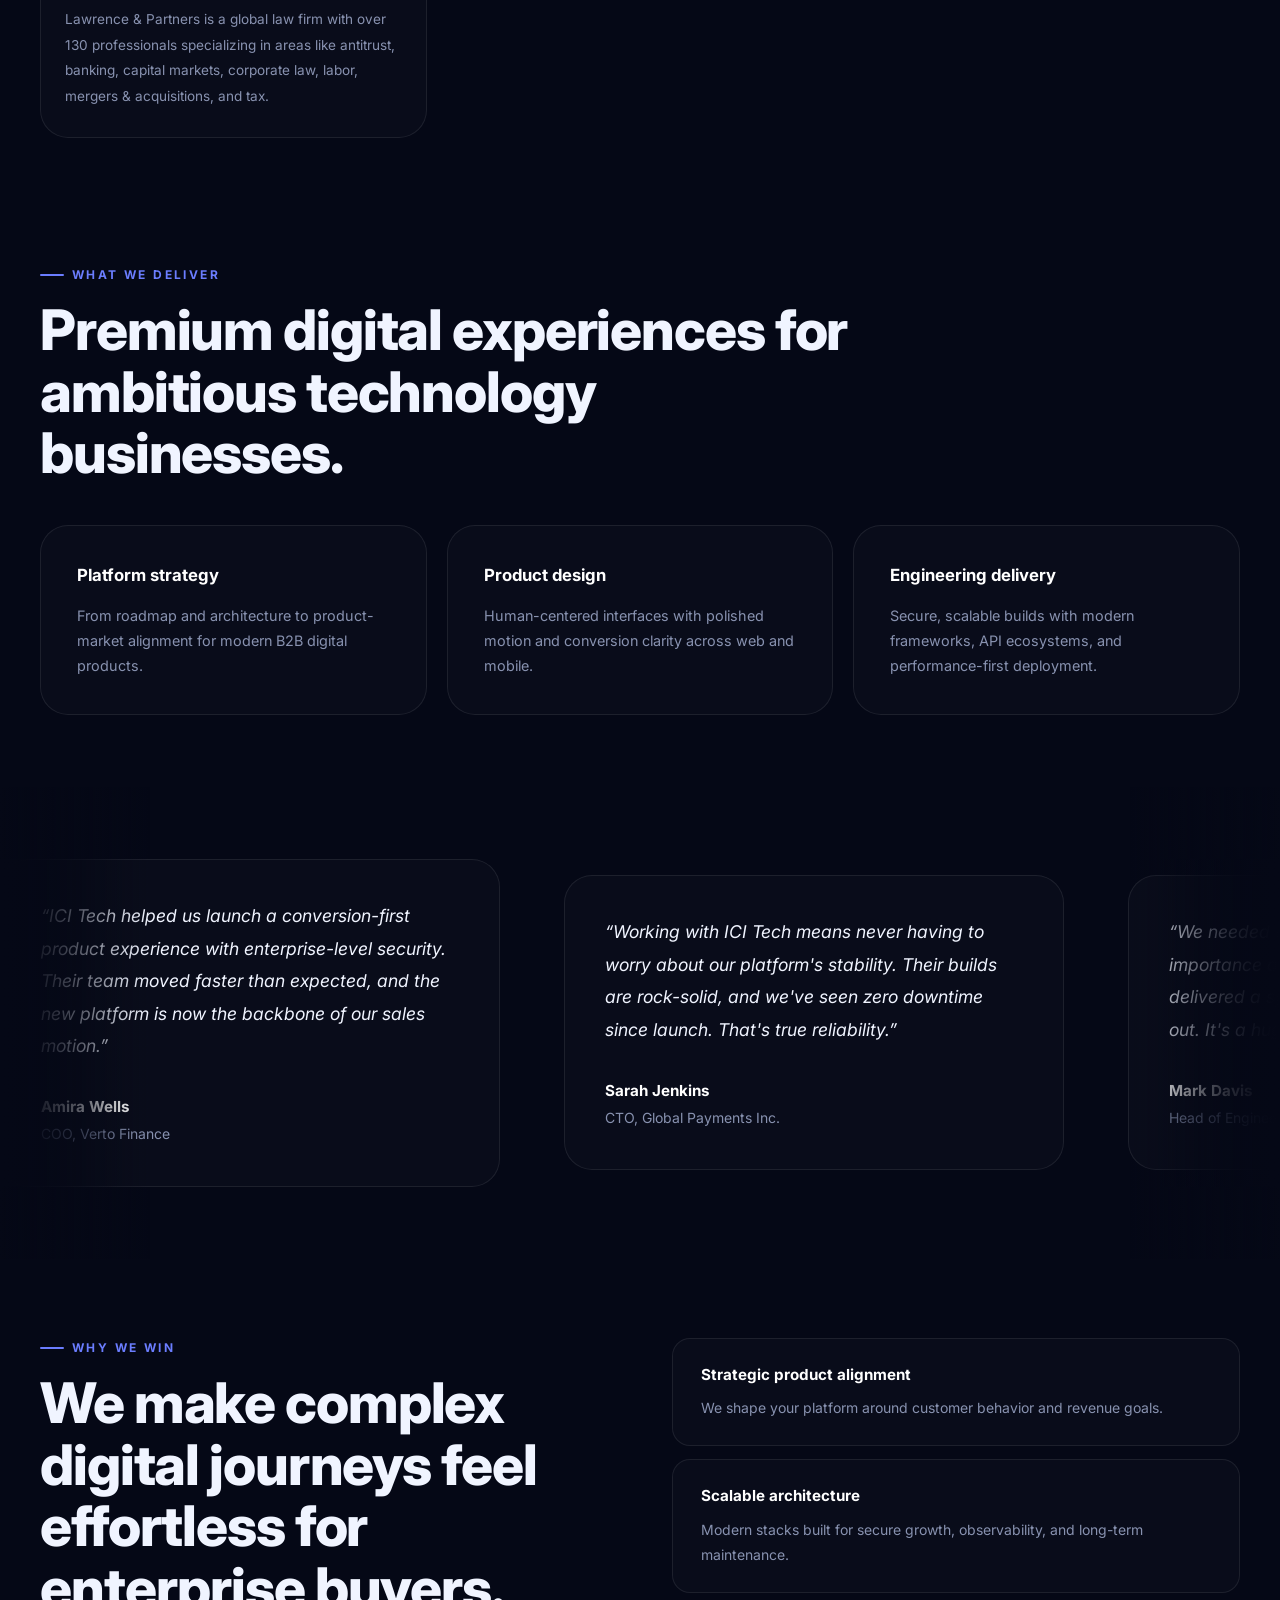
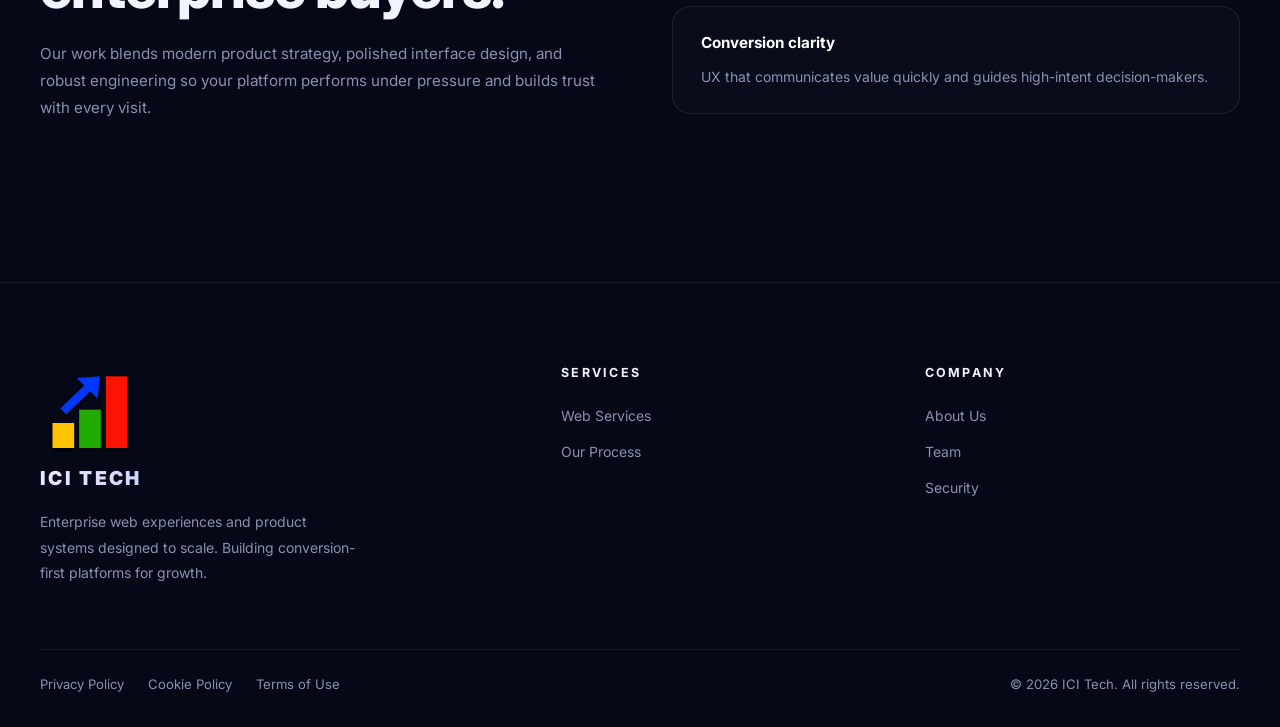
==== commit 3c422887: "Add files via upload" ====
--- a/index.html
+++ b/index.html
@@ -3,183 +3,534 @@
 <head>
     <meta charset="UTF-8">
     <meta name="viewport" content="width=device-width, initial-scale=1.0">
-    <meta name="description" content="ICI Tech - Web Design and Development Services. Clean, Fast, Responsive Websites for Businesses, Communities, and Individuals.">
-    <meta name="keywords" content="web design, web development, responsive websites, business websites">
-    <title>ICI Tech - Web Design & Development Services</title>
-    <link rel="icon" type="image/png" href="assets/img/icon.png">
-    <link rel="apple-touch-icon" href="assets/img/icon.png">
+    <meta name="description" content="Premium digital platforms for SaaS, fintech, and enterprise teams. Scalable web systems built for performance, trust, and growth.">
+    <meta name="keywords" content="enterprise web design, SaaS development, fintech websites, scalable platforms, digital transformation">
+    <title>ICI Tech | Innovative Computers Industries</title>
+    <link rel="icon" type="image/png" href="assets/img/Favicon.png">
+    <link rel="apple-touch-icon" href="assets/img/Favicon.png">
     <link rel="stylesheet" href="assets/styles.css">
-    <link rel="stylesheet" href="https://unpkg.com/aos@next/dist/aos.css" />
+    <link rel="stylesheet" href="assets/sliders-effects/sliders.css">
+    <script src="assets/three.min.js" defer></script>
 </head>
-<body>
-    <!-- Navigation -->
-    <nav class="navbar">
-        <div class="container">
-            <div class="logo"><a href="index.html">ICI Tech</a></div>
-            <ul class="nav-menu">
-                <li><a href="index.html" class="nav-link">Home</a></li>
-                <li><a href="services.html" class="nav-link">Services</a></li>
-                <li><a href="about.html" class="nav-link">About</a></li>
-                <li><a href="pricing.html" class="nav-link">Pricing</a></li>
-                <li><a href="contact.html" class="nav-link">Contact</a></li>
-            </ul>
-            <div class="hamburger">
-                <span></span>
-                <span></span>
-                <span></span>
+<body id="top">
+    <canvas id="three-bg"></canvas>
+    <header class="site-header">
+        <nav class="navbar" aria-label="Primary navigation">
+            <div class="container">
+                <a class="logo" href="index.html">ICI Tech</a>
+                <button class="hamburger" aria-label="Toggle navigation menu" aria-expanded="false" aria-controls="nav-menu-list">
+                    <span></span>
+                    <span></span>
+                    <span></span>
+                </button>
+                <a class="nav-cta" href="contact.html">Book a call</a>
+                <ul class="nav-menu" id="nav-menu-list">
+                    <li><a href="index.html">Home</a></li>
+                    <li><a href="services.html">Services</a></li>
+                    <li><a href="pricing.html">Pricing</a></li>
+                    <li><a href="about.html">About</a></li>
+                    <li><a href="contact.html">Contact</a></li>
+                </ul>
+            </div>
+        </nav>
+        <section class="hero hero-bg">
+            <div class="container hero-grid">
+                <div class="hero-copy">
+                    <h1 class="hero-headline fade-in">
+                        Brand. Websites.<br>
+                        Performance.<br>
+                        <span class="rotating-text" id="rotatingText">One team.</span>
+                    </h1>
+                    <p>We build premium digital platforms for SaaS, fintech, and enterprise teams. Scalable web systems built for performance, trust, and growth.</p>
+                    <div class="hero-actions">
+                        <a class="cta-button" href="contact.html">Schedule a strategy call</a>
+                        <a class="cta-secondary" href="#impact">Explore our work</a>
+                    </div>
+                    <div class="hero-badges">
+                        <span>120+ growth teams</span>
+                        <span>98% client retention</span>
+                        <span>500M+ ARR supported</span>
+                    </div>
+                </div>
+            </div>
+        </section>
+    </header>
+
+    <!-- Tech Stack Tickers -->
+    <section class="tech-tickers">
+        <!-- Row 1: Frontend -->
+        <div class="sb-ticker" data-sb-ticker data-sb-speed="45">
+            <div class="sb-ticker__inner">
+                <div class="sb-ticker__track">
+                    <div class="sb-ticker__item"><span class="ticker-icon"><img src="https://cdn.simpleicons.org/javascript/ffffff" alt="JavaScript logo" loading="lazy"></span> JavaScript</div>
+                    <div class="sb-ticker__item"><span class="ticker-icon"><img src="https://cdn.simpleicons.org/typescript/ffffff" alt="TypeScript logo" loading="lazy"></span> TypeScript</div>
+                    <div class="sb-ticker__item"><span class="ticker-icon"><img src="https://cdn.simpleicons.org/react/ffffff" alt="React logo" loading="lazy"></span> React</div>
+                    <div class="sb-ticker__item"><span class="ticker-icon"><img src="https://cdn.simpleicons.org/nextdotjs/ffffff" alt="Next.js logo" loading="lazy"></span> Next.js</div>
+                    <div class="sb-ticker__item"><span class="ticker-icon"><img src="https://cdn.simpleicons.org/vuedotjs/ffffff" alt="Vue.js logo" loading="lazy"></span> Vue.js</div>
+                    <div class="sb-ticker__item"><span class="ticker-icon"><img src="https://cdn.simpleicons.org/angular/ffffff" alt="Angular logo" loading="lazy"></span> Angular</div>
+                    <div class="sb-ticker__item"><span class="ticker-icon"><img src="https://cdn.simpleicons.org/svelte/ffffff" alt="Svelte logo" loading="lazy"></span> Svelte</div>
+                    <div class="sb-ticker__item"><span class="ticker-icon"><img src="https://cdn.simpleicons.org/tailwindcss/ffffff" alt="Tailwind logo" loading="lazy"></span> Tailwind</div>
+                </div>
+                <div class="sb-ticker__track">
+                    <div class="sb-ticker__item"><span class="ticker-icon"><img src="https://cdn.simpleicons.org/javascript/ffffff" alt="JavaScript logo" loading="lazy"></span> JavaScript</div>
+                    <div class="sb-ticker__item"><span class="ticker-icon"><img src="https://cdn.simpleicons.org/typescript/ffffff" alt="TypeScript logo" loading="lazy"></span> TypeScript</div>
+                    <div class="sb-ticker__item"><span class="ticker-icon"><img src="https://cdn.simpleicons.org/react/ffffff" alt="React logo" loading="lazy"></span> React</div>
+                    <div class="sb-ticker__item"><span class="ticker-icon"><img src="https://cdn.simpleicons.org/nextdotjs/ffffff" alt="Next.js logo" loading="lazy"></span> Next.js</div>
+                    <div class="sb-ticker__item"><span class="ticker-icon"><img src="https://cdn.simpleicons.org/vuedotjs/ffffff" alt="Vue.js logo" loading="lazy"></span> Vue.js</div>
+                    <div class="sb-ticker__item"><span class="ticker-icon"><img src="https://cdn.simpleicons.org/angular/ffffff" alt="Angular logo" loading="lazy"></span> Angular</div>
+                    <div class="sb-ticker__item"><span class="ticker-icon"><img src="https://cdn.simpleicons.org/svelte/ffffff" alt="Svelte logo" loading="lazy"></span> Svelte</div>
+                    <div class="sb-ticker__item"><span class="ticker-icon"><img src="https://cdn.simpleicons.org/tailwindcss/ffffff" alt="Tailwind logo" loading="lazy"></span> Tailwind</div>
+                </div>
             </div>
         </div>
-    </nav>
-
-    <!-- Hero Section -->
-    <section id="home" class="hero">
-        <div class="hero-content">
-            <h1>Clean • Fast • Responsive Websites</h1>
-            <p>Web Design and Development Services for Businesses, Communities, and Individuals</p>
-            <a href="contact.html" class="cta-button cta-rainbow">Get Started Today</a>
+
+        <!-- Row 2: Backend & Infrastructure -->
+        <div class="sb-ticker sb-ticker--reverse" data-sb-ticker data-sb-speed="40" data-sb-reverse="true">
+            <div class="sb-ticker__inner">
+                <div class="sb-ticker__track">
+                    <div class="sb-ticker__item"><span class="ticker-icon"><img src="https://cdn.simpleicons.org/nodedotjs/ffffff" alt="Node.js logo" loading="lazy"></span> Node.js</div>
+                    <div class="sb-ticker__item"><span class="ticker-icon"><img src="https://cdn.simpleicons.org/python/ffffff" alt="Python logo" loading="lazy"></span> Python</div>
+                    <div class="sb-ticker__item"><span class="ticker-icon"><img src="https://cdn.simpleicons.org/go/ffffff" alt="Go logo" loading="lazy"></span> Go</div>
+                    <div class="sb-ticker__item"><span class="ticker-icon"><img src="https://cdn.simpleicons.org/graphql/ffffff" alt="GraphQL logo" loading="lazy"></span> GraphQL</div>
+                    <div class="sb-ticker__item"><span class="ticker-icon"><img src="https://cdn.simpleicons.org/postgresql/ffffff" alt="PostgreSQL logo" loading="lazy"></span> PostgreSQL</div>
+                    <div class="sb-ticker__item"><span class="ticker-icon"><img src="https://cdn.simpleicons.org/mongodb/ffffff" alt="MongoDB logo" loading="lazy"></span> MongoDB</div>
+                    <div class="sb-ticker__item"><span class="ticker-icon"><img src="https://cdn.simpleicons.org/docker/ffffff" alt="Docker logo" loading="lazy"></span> Docker</div>
+                    <div class="sb-ticker__item"><span class="ticker-icon"><img src="https://api.iconify.design/logos:aws.svg" alt="AWS logo" loading="lazy"></span> AWS</div>
+                    <div class="sb-ticker__item"><span class="ticker-icon"><img src="https://cdn.simpleicons.org/vercel/ffffff" alt="Vercel logo" loading="lazy"></span> Vercel</div>
+                </div>
+                <div class="sb-ticker__track">
+                    <div class="sb-ticker__item"><span class="ticker-icon"><img src="https://cdn.simpleicons.org/nodedotjs/ffffff" alt="Node.js logo" loading="lazy"></span> Node.js</div>
+                    <div class="sb-ticker__item"><span class="ticker-icon"><img src="https://cdn.simpleicons.org/python/ffffff" alt="Python logo" loading="lazy"></span> Python</div>
+                    <div class="sb-ticker__item"><span class="ticker-icon"><img src="https://cdn.simpleicons.org/go/ffffff" alt="Go logo" loading="lazy"></span> Go</div>
+                    <div class="sb-ticker__item"><span class="ticker-icon"><img src="https://cdn.simpleicons.org/graphql/ffffff" alt="GraphQL logo" loading="lazy"></span> GraphQL</div>
+                    <div class="sb-ticker__item"><span class="ticker-icon"><img src="https://cdn.simpleicons.org/postgresql/ffffff" alt="PostgreSQL logo" loading="lazy"></span> PostgreSQL</div>
+                    <div class="sb-ticker__item"><span class="ticker-icon"><img src="https://cdn.simpleicons.org/mongodb/ffffff" alt="MongoDB logo" loading="lazy"></span> MongoDB</div>
+                    <div class="sb-ticker__item"><span class="ticker-icon"><img src="https://cdn.simpleicons.org/docker/ffffff" alt="Docker logo" loading="lazy"></span> Docker</div>
+                    <div class="sb-ticker__item"><span class="ticker-icon"><img src="https://api.iconify.design/logos:aws.svg" alt="AWS logo" loading="lazy"></span> AWS</div>
+                    <div class="sb-ticker__item"><span class="ticker-icon"><img src="https://cdn.simpleicons.org/vercel/ffffff" alt="Vercel logo" loading="lazy"></span> Vercel</div>
+                </div>
+            </div>
+        </div>
+
+        <!-- Row 3: Platforms & Productivity -->
+        <div class="sb-ticker" data-sb-ticker data-sb-speed="35">
+            <div class="sb-ticker__inner">
+                <div class="sb-ticker__track">
+                    <div class="sb-ticker__item"><span class="ticker-icon"><img src="https://cdn.simpleicons.org/github/ffffff" alt="GitHub logo" loading="lazy"></span> GitHub</div>
+                    <div class="sb-ticker__item"><span class="ticker-icon"><img src="https://cdn.simpleicons.org/stripe/ffffff" alt="Stripe logo" loading="lazy"></span> Stripe</div>
+                    <div class="sb-ticker__item"><span class="ticker-icon"><img src="https://cdn.simpleicons.org/shopify/ffffff" alt="Shopify logo" loading="lazy"></span> Shopify</div>
+                    <div class="sb-ticker__item"><span class="ticker-icon"><img src="https://cdn.simpleicons.org/hubspot/ffffff" alt="HubSpot logo" loading="lazy"></span> HubSpot</div>
+                    <div class="sb-ticker__item"><span class="ticker-icon"><img src="https://api.iconify.design/logos:microsoft-icon.svg" alt="Microsoft logo" loading="lazy"></span> Microsoft</div>
+                    <div class="sb-ticker__item"><span class="ticker-icon"><img src="https://api.iconify.design/logos:slack-icon.svg" alt="Slack logo" loading="lazy"></span> Slack</div>
+                    <div class="sb-ticker__item"><span class="ticker-icon"><img src="https://cdn.simpleicons.org/notion/ffffff" alt="Notion logo" loading="lazy"></span> Notion</div>
+                    <div class="sb-ticker__item"><span class="ticker-icon"><img src="https://cdn.simpleicons.org/figma/ffffff" alt="Figma logo" loading="lazy"></span> Figma</div>
+                </div>
+                <div class="sb-ticker__track">
+                    <div class="sb-ticker__item"><span class="ticker-icon"><img src="https://cdn.simpleicons.org/github/ffffff" alt="GitHub logo" loading="lazy"></span> GitHub</div>
+                    <div class="sb-ticker__item"><span class="ticker-icon"><img src="https://cdn.simpleicons.org/stripe/ffffff" alt="Stripe logo" loading="lazy"></span> Stripe</div>
+                    <div class="sb-ticker__item"><span class="ticker-icon"><img src="https://cdn.simpleicons.org/shopify/ffffff" alt="Shopify logo" loading="lazy"></span> Shopify</div>
+                    <div class="sb-ticker__item"><span class="ticker-icon"><img src="https://cdn.simpleicons.org/hubspot/ffffff" alt="HubSpot logo" loading="lazy"></span> HubSpot</div>
+                    <div class="sb-ticker__item"><span class="ticker-icon"><img src="https://api.iconify.design/logos:microsoft-icon.svg" alt="Microsoft logo" loading="lazy"></span> Microsoft</div>
+                    <div class="sb-ticker__item"><span class="ticker-icon"><img src="https://api.iconify.design/logos:slack-icon.svg" alt="Slack logo" loading="lazy"></span> Slack</div>
+                    <div class="sb-ticker__item"><span class="ticker-icon"><img src="https://cdn.simpleicons.org/notion/ffffff" alt="Notion logo" loading="lazy"></span> Notion</div>
+                    <div class="sb-ticker__item"><span class="ticker-icon"><img src="https://cdn.simpleicons.org/figma/ffffff" alt="Figma logo" loading="lazy"></span> Figma</div>
+                </div>
+            </div>
         </div>
     </section>
 
-    <!-- Introduction Section -->
-    <section class="introduction">
-        <div class="container" data-aos="fade-up">
-            <h2>Welcome to ICI Tech</h2>
-            <p>In today’s digital world, having a strong online presence is no longer optional—it is essential. Businesses, organizations, communities, and individuals need professional websites to reach customers, showcase their services, and build credibility.</p>
-            <p>We are dedicated to building clean, fast, responsive, and affordable websites and web applications for businesses, individuals, and communities. Our goal is to help clients establish a professional digital presence that attracts customers, investors, and opportunities.</p>
-        </div>
-    </section>
-
-    <!-- Our Core Services -->
-    <section class="core-services" id="core-services">
-        <div class="container">
-            <h2 data-aos="fade-up">Our Core Services</h2>
-            <div class="services-grid">
-                <div class="service-card" data-aos="fade-up" data-aos-delay="100">
-                    <h3>Business Websites</h3>
-                    <p>Professional sites to establish your brand and connect with customers.</p>
-                    <a href="services.html#business" class="learn-more-link">Learn More</a>
-                </div>
-                <div class="service-card" data-aos="fade-up" data-aos-delay="200">
-                    <h3>E-Commerce Solutions</h3>
-                    <p>Robust online stores to sell your products and grow your business.</p>
-                    <a href="services.html#ecommerce" class="learn-more-link">Learn More</a>
-                </div>
-                <div class="service-card" data-aos="fade-up" data-aos-delay="300">
-                    <h3>Web Applications</h3>
-                    <p>Custom applications to streamline your operations and engage users.</p>
-                    <a href="services.html#apps" class="learn-more-link">Learn More</a>
-                </div>
-            </div>
-        </div>
-    </section>
-
-    <!-- Mission & Vision -->
-    <section class="mission-vision">
-        <div class="container">
-            <div class="mission-vision-grid">
-                <div class="mission-card" data-aos="fade-right">
-                    <h3>Our Mission</h3>
-                    <p>To empower businesses, organizations, and communities with modern, professional, and affordable digital platforms that increase visibility, engagement, and growth.</p>
-                </div>
-                <div class="vision-card" data-aos="fade-left">
-                    <h3>Our Vision</h3>
-                    <p>To become a trusted digital development partner for businesses, communities, towns, and organizations, helping them transition into the digital economy.</p>
-                </div>
-            </div>
-        </div>
-    </section>
-
-    <!-- Tech Stack Section -->
-    <section class="tech-stack">
-        <div class="container">
-            <h2 data-aos="fade-up">Technologies We Use</h2>
-            <div class="tech-grid">
-                <div class="tech-item" data-aos="fade-up" data-aos-delay="100">
-                    <img src="https://cdn.jsdelivr.net/gh/devicons/devicon/icons/html5/html5-original.svg" alt="HTML5">
-                    <p>HTML5</p>
-                </div>
-                <div class="tech-item" data-aos="fade-up" data-aos-delay="150">
-                    <img src="https://cdn.jsdelivr.net/gh/devicons/devicon/icons/css3/css3-original.svg" alt="CSS3">
-                    <p>CSS3</p>
-                </div>
-                <div class="tech-item" data-aos="fade-up" data-aos-delay="200">
-                    <img src="https://cdn.jsdelivr.net/gh/devicons/devicon/icons/javascript/javascript-original.svg" alt="JavaScript">
-                    <p>JavaScript</p>
-                </div>
-                <div class="tech-item" data-aos="fade-up" data-aos-delay="250">
-                    <img src="https://cdn.jsdelivr.net/gh/devicons/devicon/icons/react/react-original.svg" alt="React">
-                    <p>React</p>
-                </div>
-                <div class="tech-item" data-aos="fade-up" data-aos-delay="300">
-                    <img src="https://cdn.jsdelivr.net/gh/devicons/devicon/icons/nodejs/nodejs-original.svg" alt="Node.js">
-                    <p>Node.js</p>
-                </div>
-                <div class="tech-item" data-aos="fade-up" data-aos-delay="350">
-                    <img src="https://cdn.jsdelivr.net/gh/devicons/devicon/icons/mongodb/mongodb-original.svg" alt="MongoDB">
-                    <p>MongoDB</p>
-                </div>
-                <div class="tech-item" data-aos="fade-up" data-aos-delay="400">
-                    <img src="https://cdn.jsdelivr.net/gh/devicons/devicon/icons/git/git-original.svg" alt="Git">
-                    <p>Git</p>
-                </div>
-                <div class="tech-item" data-aos="fade-up" data-aos-delay="450">
-                    <img src="https://cdn.jsdelivr.net/gh/devicons/devicon/icons/figma/figma-original.svg" alt="Figma">
-                    <p>Figma</p>
-                </div>
-            </div>
-        </div>
-    </section>
-
-    <!-- Conclusion Section -->
-    <section class="introduction">
-        <div class="container" data-aos="fade-up">
-            <h2>Positioning You for Success</h2>
-            <p>A professional website is one of the most powerful tools for growth in today’s digital economy. Businesses, organizations, and communities that invest in a strong online presence position themselves for greater opportunities and long-term success.</p>
-            <p>We are committed to helping our clients build modern, fast, and professional websites that connect them with the world.</p>
-        </div>
-    </section>
-
-    <!-- Footer -->
+    <main>
+        <section class="credibility" aria-label="Trusted by metrics">
+            <div class="container credibility-grid">
+                <div>
+                    <p class="fade-in">Trusted by enterprise teams and venture-backed founders.</p>
+                </div>
+                <div class="credibility-item fade-in">
+                    <strong>Fast delivery</strong>
+                    <span>Prototypes and launch-ready platforms in 30 days.</span>
+                </div>
+                <div class="credibility-item fade-in">
+                    <strong>Built for reliability</strong>
+                    <span>99.99% uptime architecture and enterprise security.</span>
+                </div>
+                <div class="credibility-item fade-in">
+                    <strong>Conversion-first</strong>
+                    <span>Designed to reduce friction, increase trust, and grow revenue.</span>
+                </div>
+            </div>
+        </section>
+
+        <section class="work-gallery" aria-label="Featured visual case studies">
+            <div class="container">
+                <div class="section-label fade-in">Featured work</div>
+                <h2 class="fade-in">Vivid visual stories from product launches, secure workspaces, and conversion-led experiences.</h2>
+                <p class="fade-in">Every image reflects a premium digital interface with strong hierarchy, fast-read messaging, and polished presentation the kind of work buyers feel is built to perform.</p>
+                <div class="gallery-grid">
+                    <article class="gallery-card fade-in">
+                        <div class="gallery-preview">
+                            <img src="assets/img/222.png" alt="AI-powered analytics dashboard interface" loading="lazy">
+                        </div>
+                        <div class="gallery-copy">
+                            <strong>TIMEORA – Luxury Watches</strong>
+                            <span>TIMEORA is a high-end horology platform focusing on timeless craftsmanship and heritage. We engineered a digital showroom that mirrors the precision and legacy of their luxury timepieces.</span>
+                        </div>
+                    </article>
+                    <article class="gallery-card fade-in">
+                        <div class="gallery-preview">
+                            <img src="assets/img/444.png" alt="SaaS product launch interface" loading="lazy">
+                        </div>
+                        <div class="gallery-copy">
+                            <strong>LUU BANK – Modern Banking</strong>
+                            <span>LUU BANK provides next-generation financial systems for smarter, safer, and faster money management. We delivered a secure core banking interface built for high-trust user interactions.</span>
+                        </div>
+                    </article>
+                    <article class="gallery-card fade-in">
+                        <div class="gallery-preview">
+                            <img src="assets/img/555.png" alt="Modern enterprise website preview" loading="lazy">
+                        </div>
+                        <div class="gallery-copy">
+                            <strong>LUXORA – Lifestyle E-Commerce</strong>
+                            <span>LUXORA is a premium e-commerce destination for curated lifestyle products. The platform features a seamless shopping experience optimized for high conversion and frictionless checkout.</span>
+                        </div>
+                    </article>
+                    <article class="gallery-card fade-in">
+                        <div class="gallery-preview">
+                            <img src="assets/img/666.png" alt="Secure services application screenshot" loading="lazy">
+                        </div>
+                        <div class="gallery-copy">
+                            <strong>THREADZ – Fashion Store</strong>
+                            <span>THREADZ is a fast-growth fashion marketplace focusing on everyday style and comfort. We built a responsive, mobile-first store that simplifies discovery and accelerates the path to purchase.</span>
+                        </div>
+                    </article>
+                    <article class="gallery-card fade-in">
+                        <div class="gallery-preview">
+                            <img src="assets/img/portfolio-1.png" alt="Customer success platform interface" loading="lazy">
+                        </div>
+                        <div class="gallery-copy">
+                            <strong>Tea Brand Concepts</strong>
+                            <span>A premium branding and web concept for artisan tea blenders. The experience emphasizes refined lifestyle aesthetics through an elegant, content-rich storytelling approach to digital retail.</span>
+                        </div>
+                    </article>
+                    <article class="gallery-card fade-in">
+                        <div class="gallery-preview">
+                            <img src="assets/img/portfolio-2.png" alt="Vendor portal performance dashboard" loading="lazy">
+                        </div>
+                        <div class="gallery-copy">
+                            <strong>LUU BANK – Data Interface</strong>
+                            <span>The analytics wing of LUU BANK. We created a data-driven dashboard that translates complex financial metrics into actionable insights for smarter institutional decision-making.</span>
+                        </div>
+                    </article>
+                    <article class="gallery-card fade-in">
+                        <div class="gallery-preview">
+                            <img src="assets/img/portfolio-3.png" alt="Conversion-driven landing page design" loading="lazy">
+                        </div>
+                        <div class="gallery-copy">
+                            <strong>2B Industrial Solutions</strong>
+                            <span>2B Industrial is a leader in durable engineering and supply chain logistics. We developed a performance-built portal to manage heavy industry projects and high-scale technical specifications.</span>
+                        </div>
+                    </article>
+                    <article class="gallery-card fade-in">
+                        <div class="gallery-preview">
+                            <img src="assets/img/preview.png" alt="Design system preview screenshot" loading="lazy">
+                        </div>
+                        <div class="gallery-copy">
+                            <strong>Rolex Concept – Luxury Watches</strong>
+                            <span>A strategic design exploration for luxury watch collections. This concept focuses on discerning collectors, utilizing a high-fidelity interface to showcase exclusivity and prestige.</span>
+                        </div>
+                    </article>
+                    <article class="gallery-card fade-in">
+                        <div class="gallery-preview">
+                            <img src="assets/img/Screenshot%202026-05-15%20134009.png" alt="Data insights desktop view" loading="lazy">
+                        </div>
+                        <div class="gallery-copy">
+                            <strong>Mirelle Industries</strong>
+                            <span>Mirelle Industries is a primary producer of premium palm oil. We built a trusted digital presence to support their global export operations and industrial supply chain transparency.</span>
+                        </div>
+                    </article>
+                    <article class="gallery-card fade-in">
+                        <div class="gallery-preview">
+                            <img src="assets/img/Screenshot%202026-05-15%20134733.png" alt="Strategic UX experience screenshot" loading="lazy">
+                        </div>
+                        <div class="gallery-copy">
+                            <strong>Lawrence & Partners</strong>
+                            <span>Lawrence & Partners is a global law firm with over 130 professionals specializing in areas like antitrust, banking, capital markets, corporate law, labor, mergers & acquisitions, and tax.</span>
+                        </div>
+                    </article>
+                </div>
+            </div>
+        </section>
+
+        <section class="impact" id="impact">
+            <div class="container">
+                <div class="section-label fade-in">What we deliver</div>
+                <h2 class="fade-in">Premium digital experiences for ambitious technology businesses.</h2>
+                <div class="impact-grid">
+                    <article class="impact-card fade-in">
+                        <strong>Platform strategy</strong>
+                        <p>From roadmap and architecture to product-market alignment for modern B2B digital products.</p>
+                    </article>
+                    <article class="impact-card fade-in">
+                        <strong>Product design</strong>
+                        <p>Human-centered interfaces with polished motion and conversion clarity across web and mobile.</p>
+                    </article>
+                    <article class="impact-card fade-in">
+                        <strong>Engineering delivery</strong>
+                        <p>Secure, scalable builds with modern frameworks, API ecosystems, and performance-first deployment.</p>
+                    </article>
+                </div>
+            </div>
+        </section>
+
+        <section class="testimonial" aria-label="Client testimonial">
+            <div class="sb-ticker" data-sb-ticker data-sb-speed="35">
+                <div class="sb-ticker__inner">
+                    <div class="sb-ticker__track">
+                        <div class="testimonial-card">
+                            <p>ICI Tech helped us launch a conversion-first product experience with enterprise-level security. Their team moved faster than expected, and the new platform is now the backbone of our sales motion.</p>
+                            <footer>
+                                <strong>Amira Wells</strong>
+                                <span>COO, Verto Finance</span>
+                            </footer>
+                        </div>
+                        <div class="testimonial-card">
+                            <p>Working with ICI Tech means never having to worry about our platform's stability. Their builds are rock-solid, and we've seen zero downtime since launch. That's true reliability.</p>
+                            <footer>
+                                <strong>Sarah Jenkins</strong>
+                                <span>CTO, Global Payments Inc.</span>
+                            </footer>
+                        </div>
+                        <div class="testimonial-card">
+                            <p>We needed a partner who understood the importance of uptime and data integrity. ICI Tech delivered a system that just works, day in and day out. It's a huge weight off our shoulders.</p>
+                            <footer>
+                                <strong>Mark Davis</strong>
+                                <span>Head of Engineering, SecureCloud</span>
+                            </footer>
+                        </div>
+                        <div class="testimonial-card">
+                            <p>Our customers rely on us 24/7, and we needed a website that could keep up. ICI Tech built a platform that's not only fast but incredibly dependable. It's been a game-changer for our brand reputation.</p>
+                            <footer>
+                                <strong>Emily White</strong>
+                                <span>Marketing Director, HealthConnect</span>
+                            </footer>
+                        </div>
+                        <div class="testimonial-card">
+                            <p>From day one, ICI Tech emphasized building for the long term. Their robust architecture has proven itself time and again, handling peak loads without a hitch. We trust them completely.</p>
+                            <footer>
+                                <strong>Dr. Alan Reed</strong>
+                                <span>CEO, BioGen Innovations</span>
+                            </footer>
+                        </div>
+                        <div class="testimonial-card">
+                            <p>The peace of mind that comes with a reliable platform is invaluable. ICI Tech delivered exactly that – a stable, secure, and high-performing system that lets us focus on our business, not IT issues.</p>
+                            <footer>
+                                <strong>Jessica Lee</strong>
+                                <span>Product Lead, FinTrack Solutions</span>
+                            </footer>
+                        </div>
+                        <div class="testimonial-card">
+                            <p>When it comes to our customer-facing portal, reliability is non-negotiable. ICI Tech understood this deeply and engineered a solution that has exceeded all our expectations for stability and performance.</p>
+                            <footer>
+                                <strong>Michael Brown</strong>
+                                <span>VP Operations, EnterpriseLink</span>
+                            </footer>
+                        </div>
+                        <div class="testimonial-card">
+                            <p>Our previous website was a constant source of headaches. ICI Tech rebuilt it from the ground up, focusing on core reliability. Now, it's a seamless experience for our users, and our support tickets have plummeted.</p>
+                            <footer>
+                                <strong>Chloe Green</strong>
+                                <span>Founder, EcoMarketplace</span>
+                            </footer>
+                        </div>
+                        <div class="testimonial-card">
+                            <p>They don't just build; they engineer for resilience. Our new SaaS platform, thanks to ICI Tech, has maintained perfect uptime even during unexpected traffic spikes. That's the kind of reliability every business needs.</p>
+                            <footer>
+                                <strong>Daniel Kim</strong>
+                                <span>Head of Product, DataStream Analytics</span>
+                            </footer>
+                        </div>
+                        <div class="testimonial-card">
+                            <p>Choosing ICI Tech was the best decision for our e-commerce site. The platform they delivered is incredibly stable, handles transactions flawlessly, and gives us confidence during busy sales periods. Truly reliable partners.</p>
+                            <footer>
+                                <strong>Olivia Taylor</strong>
+                                <span>Owner, Artisan Crafts Co.</span>
+                            </footer>
+                        </div>
+                        <div class="testimonial-card">
+                            <p>The team at ICI Tech built our internal tools with such attention to detail and robustness. Our daily operations now run smoother than ever, thanks to their reliable and well-engineered solutions.</p>
+                            <footer>
+                                <strong>Robert Miller</strong>
+                                <span>Director of IT, LogisticsPro</span>
+                            </footer>
+                        </div>
+                    </div>
+                    <div class="sb-ticker__track">
+                        <div class="testimonial-card">
+                            <p>ICI Tech helped us launch a conversion-first product experience with enterprise-level security. Their team moved faster than expected, and the new platform is now the backbone of our sales motion.</p>
+                            <footer>
+                                <strong>Amira Wells</strong>
+                                <span>COO, Verto Finance</span>
+                            </footer>
+                        </div>
+                        <div class="testimonial-card">
+                            <p>Working with ICI Tech means never having to worry about our platform's stability. Their builds are rock-solid, and we've seen zero downtime since launch. That's true reliability.</p>
+                            <footer>
+                                <strong>Sarah Jenkins</strong>
+                                <span>CTO, Global Payments Inc.</span>
+                            </footer>
+                        </div>
+                        <div class="testimonial-card">
+                            <p>We needed a partner who understood the importance of uptime and data integrity. ICI Tech delivered a system that just works, day in and day out. It's a huge weight off our shoulders.</p>
+                            <footer>
+                                <strong>Mark Davis</strong>
+                                <span>Head of Engineering, SecureCloud</span>
+                            </footer>
+                        </div>
+                        <div class="testimonial-card">
+                            <p>Our customers rely on us 24/7, and we needed a website that could keep up. ICI Tech built a platform that's not only fast but incredibly dependable. It's been a game-changer for our brand reputation.</p>
+                            <footer>
+                                <strong>Emily White</strong>
+                                <span>Marketing Director, HealthConnect</span>
+                            </footer>
+                        </div>
+                        <div class="testimonial-card">
+                            <p>From day one, ICI Tech emphasized building for the long term. Their robust architecture has proven itself time and again, handling peak loads without a hitch. We trust them completely.</p>
+                            <footer>
+                                <strong>Dr. Alan Reed</strong>
+                                <span>CEO, BioGen Innovations</span>
+                            </footer>
+                        </div>
+                        <div class="testimonial-card">
+                            <p>The peace of mind that comes with a reliable platform is invaluable. ICI Tech delivered exactly that – a stable, secure, and high-performing system that lets us focus on our business, not IT issues.</p>
+                            <footer>
+                                <strong>Jessica Lee</strong>
+                                <span>Product Lead, FinTrack Solutions</span>
+                            </footer>
+                        </div>
+                        <div class="testimonial-card">
+                            <p>When it comes to our customer-facing portal, reliability is non-negotiable. ICI Tech understood this deeply and engineered a solution that has exceeded all our expectations for stability and performance.</p>
+                            <footer>
+                                <strong>Michael Brown</strong>
+                                <span>VP Operations, EnterpriseLink</span>
+                            </footer>
+                        </div>
+                        <div class="testimonial-card">
+                            <p>Our previous website was a constant source of headaches. ICI Tech rebuilt it from the ground up, focusing on core reliability. Now, it's a seamless experience for our users, and our support tickets have plummeted.</p>
+                            <footer>
+                                <strong>Chloe Green</strong>
+                                <span>Founder, EcoMarketplace</span>
+                            </footer>
+                        </div>
+                        <div class="testimonial-card">
+                            <p>They don't just build; they engineer for resilience. Our new SaaS platform, thanks to ICI Tech, has maintained perfect uptime even during unexpected traffic spikes. That's the kind of reliability every business needs.</p>
+                            <footer>
+                                <strong>Daniel Kim</strong>
+                                <span>Head of Product, DataStream Analytics</span>
+                            </footer>
+                        </div>
+                        <div class="testimonial-card">
+                            <p>Choosing ICI Tech was the best decision for our e-commerce site. The platform they delivered is incredibly stable, handles transactions flawlessly, and gives us confidence during busy sales periods. Truly reliable partners.</p>
+                            <footer>
+                                <strong>Olivia Taylor</strong>
+                                <span>Owner, Artisan Crafts Co.</span>
+                            </footer>
+                        </div>
+                        <div class="testimonial-card">
+                            <p>The team at ICI Tech built our internal tools with such attention to detail and robustness. Our daily operations now run smoother than ever, thanks to their reliable and well-engineered solutions.</p>
+                            <footer>
+                                <strong>Robert Miller</strong>
+                                <span>Director of IT, LogisticsPro</span>
+                            </footer>
+                        </div>
+                    </div>
+                </div>
+            </div>
+        </section>
+
+        <section class="why-us" aria-label="Why choose ICI Tech">
+            <div class="container why-grid">
+                <div>
+                    <div class="section-label">Why we win</div>
+                    <h2>We make complex digital journeys feel effortless for enterprise buyers.</h2>
+                    <p>Our work blends modern product strategy, polished interface design, and robust engineering so your platform performs under pressure and builds trust with every visit.</p>
+                </div>
+                <div class="feature-list">
+                    <div class="feature-item">
+                        <strong>Strategic product alignment</strong>
+                        <span>We shape your platform around customer behavior and revenue goals.</span>
+                    </div>
+                    <div class="feature-item">
+                        <strong>Scalable architecture</strong>
+                        <span>Modern stacks built for secure growth, observability, and long-term maintenance.</span>
+                    </div>
+                    <div class="feature-item">
+                        <strong>Conversion clarity</strong>
+                        <span>UX that communicates value quickly and guides high-intent decision-makers.</span>
+                    </div>
+                </div>
+            </div>
+        </section>
+    </main>
+
     <footer class="footer">
         <div class="container">
-            <div class="footer-content">
+            <div class="footer-grid">
+                <!-- Brand Section -->
+                <div>
+                    <a class="logo footer-logo" href="index.html">
+                        <img src="assets/img/icon.png" alt="ICI Tech Logo" class="logo-icon">
+                        ICI Tech
+                    </a>
+                    <p>Enterprise web experiences and product systems designed to scale. Building conversion-first platforms for growth.</p>
+                </div>
+                
+                <!-- Products Section -->
                 <div class="footer-section">
-                    <h4>ICI Tech</h4>
-                    <p>Building clean, fast, and responsive websites for businesses and communities worldwide.</p>
-                </div>
+                    <h3 class="footer-section-title">Services</h3>
+                    <ul class="footer-links">
+                        <li><a href="services.html">Web Services</a></li>
+                        <li><a href="process.html">Our Process</a></li>
+                    </ul>
+                </div>
+
+                <!-- Company Section -->
                 <div class="footer-section">
-                    <h4>Quick Links</h4>
-                    <ul>
-                        <li><a href="index.html">Home</a></li>
-                        <li><a href="services.html">Services</a></li>
-                        <li><a href="about.html">About</a></li>
-                        <li><a href="pricing.html">Pricing</a></li>
-                        <li><a href="contact.html">Contact</a></li>
+                    <h3 class="footer-section-title">Company</h3>
+                    <ul class="footer-links">
+                        <li><a href="about.html">About Us</a></li>
+                        <li><a href="team.html">Team</a></li>
+                        <li><a href="security.html">Security</a></li>
                     </ul>
                 </div>
-                <div class="footer-section">
-                    <h4>Services</h4>
-                    <ul>
-                        <li><a href="services.html#business">Business Websites</a></li>
-                        <li><a href="services.html#ecommerce">E-Commerce</a></li>
-                        <li><a href="services.html#portfolio">Portfolio Sites</a></li>
-                        <li><a href="services.html#apps">Web Applications</a></li>
-                    </ul>
-                </div>
-            </div>
+            </div>
+        </div>
+
+        <div class="container">
             <div class="footer-bottom">
-                <p>&copy; 2026 ICI Tech. All rights reserved.</p>
+                <div class="footer-policy-links">
+                    <a href="policies.html#privacy">Privacy Policy</a>
+                    <a href="policies.html#cookies">Cookie Policy</a>
+                    <a href="policies.html#terms">Terms of Use</a>
+                </div>
+                <div class="footer-note">© 2026 ICI Tech. All rights reserved.</div>
             </div>
         </div>
     </footer>
 
-    <!-- Back to Top Button -->
-    <a href="#" class="back-to-top">↑</a>
-
+    <!-- Gallery Modal -->
+    <div id="galleryModal" class="gallery-modal" aria-hidden="true">
+        <div class="modal-content">
+            <img src="" alt="Expanded work preview" id="modalImage">
+            <div class="modal-info">
+                <h3 id="modalTitle"></h3>
+                <p id="modalDescription"></p>
+            </div>
+        </div>
+    </div>
+
+    <a href="#top" class="back-to-top" aria-label="Back to top">↑</a>
     <script src="assets/script.js"></script>
-    <script src="https://unpkg.com/aos@next/dist/aos.js"></script>
-    <script>
-      AOS.init({ duration: 1000, once: true });
-    </script>
+    <script src="assets/three-bg.js"></script>
+    <script src="assets/cookie-consent.js"></script>
+    <script src="assets/sliders-effects/sliders.js" defer></script>
 </body>
 </html>
--- a/assets/styles.css
+++ b/assets/styles.css
@@ -1,1146 +1,2483 @@
-/* ============================================
-   Global Styles
-   ============================================ */
-
-* {
-    margin: 0;
-    padding: 0;
-    box-sizing: border-box;
-}
-
-:root {
-    /* New Multi-color Dark Palette */
-    --dark-bg: #011627; /* Very Dark Blue - Main BG */
-    --card-bg: #0D253F; /* Deep Navy - For cards and sections */
-    --primary-color: #8A4FFF;   /* Vibrant Purple */
-    --secondary-color: #00C4FF; /* Bright Cyan */
-    --accent-color: #FF2E88;    /* Hot Pink/Magenta */
-    --accent-color-2: #38E4A8;   /* Bright Green */
-    
-    --text-light: #E0E6F1;      /* Brighter light text */
-    --text-dark: #E0E6F1;       /* Dark text is now light on dark bg */
-    --white: #ffffff;           /* Keep white for pure white text */
-    --border-color: rgba(46, 196, 182, 0.3);
-
-    --shadow: 0 4px 12px rgba(0, 0, 0, 0.3);
-    --shadow-lg: 0 8px 24px rgba(0, 0, 0, 0.4);
-}
-
-body {
-    font-family: 'Segoe UI', Tahoma, Geneva, Verdana, sans-serif;
-    line-height: 1.6;
-    color: var(--text-light);
-    background-color: var(--dark-bg); /* Fallback color */
-    background-image: linear-gradient(rgba(1, 22, 39, 0.85), rgba(1, 22, 39, 0.85)), url('../assets/img/hero\ img.jpg');
-    background-size: cover;
-    background-position: center center;
-    background-repeat: no-repeat;
-    background-attachment: fixed;
-}
-
-body.no-bg-image {
-    background-image: none; /* Remove the background image */
-    background-color: var(--dark-bg); /* Use a solid dark background */
-}
-
-.container {
-    max-width: 1200px;
-    margin: 0 auto;
-    padding: 0 1.5rem;
-}
-
-/* ============================================
-   Navigation
-   ============================================ */
-
-.navbar {
-    /* Default transparent state */
-    background-color: transparent;
-    box-shadow: none;
-    -webkit-backdrop-filter: none;
-    backdrop-filter: none;
-    position: sticky;
-    top: 0;
-    z-index: 1000;
-    transition: background-color 0.4s ease, box-shadow 0.4s ease, -webkit-backdrop-filter 0.4s ease, backdrop-filter 0.4s ease;
-}
-
-.navbar.scrolled {
-    background-color: rgba(1, 22, 39, 0.95); /* More opaque background */
-    box-shadow: var(--shadow-lg); /* A stronger shadow for more depth */
-    -webkit-backdrop-filter: blur(10px);
-    backdrop-filter: blur(10px);
-    border-bottom: 1px solid var(--border-color); /* Subtle separator line */
-}
-
-.navbar .container {
-    display: flex;
-    justify-content: space-between;
-    align-items: center;
-    padding: 1rem 20px;
-}
-
-.logo {
-    font-size: 1.8rem;
-    font-weight: 900; 
-    text-transform: uppercase;
-}
-
-.logo a,
-.logo a:visited,
-.logo a:hover {
-    color: var(--white);
-    text-decoration: none;
-}
-
-.nav-menu {
-    display: flex;
-    list-style: none;
-    gap: 2rem;
-}
-
-.nav-link,
-.nav-link:visited {
-    color: var(--text-light); /* Changed for dark navbar */
-    text-decoration: none;
-    font-weight: 500;
-    transition: color 0.3s ease;
-}
-
-.nav-link:hover {
-    color: var(--accent-color);
-}
-
-.nav-link.active {
-    color: var(--secondary-color); /* Use bright cyan for the active link */
-    position: relative;
-}
-
-.hamburger {
-    display: none;
-    flex-direction: column;
-    cursor: pointer;
-}
-
-.hamburger span {
-    width: 25px;
-    height: 3px;
-    background-color: var(--white); /* Changed for dark navbar */
-    margin: 5px 0;
-    transition: 0.3s;
-}
-
-/* ============================================
-   Hero Section
-   ============================================ */
-
-.hero { 
-    background: transparent;
-    color: var(--white);
-    padding: 6rem 1.5rem;
-    text-align: center; 
-    min-height: 500px;
-    display: flex;
-    align-items: center;
-    justify-content: center;
-}
-
-.hero-content h1 {
-    font-size: 3rem;
-    margin-bottom: 1rem;
-    font-weight: bold;
-}
-
-.hero-content p {
-    font-size: 1.3rem;
-    margin-bottom: 2rem;
-    opacity: 0.95;
-}
-
-.cta-button {
-    background-color: var(--accent-color);
-    color: var(--white);
-    padding: 12px 30px;
-    border: none;
-    border-radius: 5px;
-    font-size: 1rem;
-    font-weight: bold;
-    cursor: pointer;
-    transition: all 0.3s ease;
-    text-transform: uppercase;
-    text-decoration: none;
-}
-
-.cta-button:hover {
-    background-color: var(--secondary-color);
-    transform: translateY(-2px);
-    color: var(--dark-bg);
-    box-shadow: var(--shadow-lg);
-}
-
-/* Rainbow animation for special CTA button */
-@keyframes rainbow-bg {
-    0% { background-position: 0% 50%; }
-    50% { background-position: 100% 50%; }
-    100% { background-position: 0% 50%; }
-}
-
-.cta-rainbow {
-    background: linear-gradient(90deg, var(--primary-color), var(--accent-color), var(--secondary-color), var(--accent-color-2), var(--primary-color));
-    background-size: 250% 250%;
-    animation: rainbow-bg 8s ease infinite;
-}
-
-.cta-rainbow:hover {
-    background-color: transparent; /* Prevents background color change from .cta-button:hover */
-    color: var(--white); /* Keeps text color consistent on hover */
-    animation-duration: 2s; /* Speeds up the animation on hover */
-}
-
-/* ============================================
-   Introduction Section
-   ============================================ */
-
-.introduction {
-    padding: 5rem 1.5rem;
-    background-color: var(--card-bg);
-    text-align: center;
-}
-
-.introduction h2 {
-    font-size: 2.5rem;
-    margin-bottom: 1.5rem;
-    color: var(--secondary-color);
-}
-
-.introduction p {
-    font-size: 1.1rem;
-    color: var(--text-light);
-    max-width: 800px;
-    margin: 1rem auto;
-    line-height: 1.8;
-}
-
-/* ============================================
-   Mission & Vision Section
-   ============================================ */
-
-.mission-vision {
-    padding: 5rem 1.5rem;
-    background-color: transparent;
-}
-
-.mission-vision-grid {
-    display: grid;
-    grid-template-columns: repeat(auto-fit, minmax(400px, 1fr));
-    gap: 2rem;
-    margin-top: 2rem;
-}
-
-.mission-card,
-.vision-card {
-    background-color: var(--card-bg);
-    padding: 2rem;
-    border-radius: 8px;
-    box-shadow: var(--shadow);
-    transition: transform 0.3s ease, box-shadow 0.3s ease;
-}
-
-.mission-card {
-    border-left: 5px solid var(--primary-color);
-}
-
-.vision-card {
-    border-left: 5px solid var(--accent-color);
-}
-
-.mission-card:hover,
-.vision-card:hover {
-    transform: translateY(-5px);
-    box-shadow: var(--shadow-lg);
-}
-
-.mission-card h3,
-.vision-card h3 {
-    font-size: 1.5rem;
-    margin-bottom: 1rem;
-}
-
-/* ============================================
-   Services Section
-   ============================================ */
-
-.services {
-    padding: 5rem 1.5rem;
-    background-color: var(--card-bg);
-}
-
-.services h2 {
-    font-size: 2.5rem;
-    text-align: center;
-    margin-bottom: 3rem;
-    color: var(--secondary-color);
-}
-
-.services-grid {
-    display: grid;
-    grid-template-columns: repeat(auto-fit, minmax(300px, 1fr));
-    gap: 2rem;
-}
-
-.service-card {
-    background-color: var(--dark-bg);
-    padding: 2rem;
-    border-radius: 8px;
-    box-shadow: var(--shadow);
-    transition: all 0.3s ease;
-    border-top: 4px solid var(--primary-color);
-}
-
-.service-card:hover {
-    transform: translateY(-10px) scale(1.02);
-    box-shadow: var(--shadow-lg);
-    border-top-color: var(--accent-color);
-}
-
-.service-card h3 {
-    color: var(--primary-color);
-    margin-bottom: 1rem;
-    font-size: 1.3rem;
-}
-
-.service-card p {
-    color: var(--text-light);
-    margin-bottom: 1.5rem;
-}
-
-.service-card ul {
-    list-style: none;
-    padding-left: 0;
-}
-
-.service-card li {
-    padding: 0.5rem 0;
-    padding-left: 1.5rem;
-    position: relative;
-    color: var(--text-light);
-}
-
-.service-card li:before {
-    content: "✓";
-    position: absolute;
-    left: 0;
-    color: var(--accent-color-2);
-    font-weight: bold;
-}
-
-/* ============================================
-   Why Choose Us Section
-   ============================================ */
-
-.why-choose {
-    padding: 5rem 1.5rem;
-    background-color: var(--dark-bg);
-}
-
-.why-choose h2 {
-    font-size: 2.5rem;
-    text-align: center;
-    margin-bottom: 3rem;
-    color: var(--secondary-color);
-}
-
-.features-grid {
-    display: grid;
-    grid-template-columns: repeat(auto-fit, minmax(250px, 1fr));
-    gap: 2rem;
-}
-
-.feature {
-    text-align: center;
-    padding: 2rem;
-    background-color: var(--card-bg);
-    border-radius: 8px;
-    transition: all 0.3s ease;
-}
-
-.feature:hover {
-    background-color: var(--primary-color);
-    transform: translateY(-5px);
-}
-
-.feature:hover h4, .feature:hover p {
-    color: var(--white);
-}
-
-.feature h4 {
-    color: var(--primary-color);
-    margin-bottom: 0.5rem;
-    font-size: 1.2rem;
-}
-
-.feature p {
-    color: var(--text-light);
-}
-
-/* ============================================
-   Pricing Section
-   ============================================ */
-
-.pricing {
-    padding: 5rem 1.5rem;
-    background-color: var(--card-bg);
-}
-
-.pricing h2 {
-    font-size: 2.5rem;
-    text-align: center;
-    margin-bottom: 1rem;
-    color: var(--secondary-color);
-}
-
-.pricing-intro {
-    text-align: center;
-    color: var(--text-light);
-    margin-bottom: 3rem;
-    font-size: 1.1rem;
-}
-
-.pricing-cards {
-    display: grid;
-    grid-template-columns: repeat(auto-fit, minmax(280px, 1fr));
-    gap: 2rem;
-}
-
-.price-card {
-    background-color: var(--dark-bg);
-    padding: 2.5rem;
-    border-radius: 8px;
-    box-shadow: var(--shadow);
-    text-align: center;
-    transition: all 0.3s ease;
-    border-top: 4px solid var(--border-color);
-}
-
-.price-card.featured {
-    border-top: 4px solid var(--primary-color);
-    transform: scale(1.05);
-    box-shadow: var(--shadow-lg);
-}
-
-.price-card:hover {
-    box-shadow: var(--shadow-lg);
-    transform: translateY(-5px);
-}
-
-.price-card.featured:hover {
-    transform: scale(1.05) translateY(-5px);
-}
-
-.price-card h3 {
-    color: var(--primary-color);
-    font-size: 1.5rem;
-    margin-bottom: 0.5rem;
-}
-
-.price-tier {
-    color: var(--text-light);
-    font-size: 0.9rem;
-    margin-bottom: 1.5rem;
-}
-
-.price-card ul {
-    list-style: none;
-    margin: 1.5rem 0;
-    text-align: left;
-}
-
-.price-card li {
-    padding: 0.7rem 0;
-    color: var(--text-light);
-}
-
-.price-button-wrapper {
-    position: relative;
-    display: inline-block;
-    width: 100%;
-    margin-top: 1.5rem;
-}
-
-.price-button-wrapper::before {
-    content: attr(data-price);
-    position: absolute;
-    bottom: 120%;
-    left: 50%;
-    transform: translateX(-50%);
-    background-color: var(--primary-color);
-    color: var(--white);
-    padding: 10px 15px;
-    border-radius: 5px;
-    white-space: nowrap;
-    font-size: 0.9rem;
-    font-weight: bold;
-    opacity: 0;
-    visibility: hidden;
-    transition: all 0.3s ease;
-    z-index: 10;
-    box-shadow: var(--shadow-lg);
-}
-
-.price-button-wrapper::after {
-    content: '';
-    position: absolute;
-    bottom: 115%;
-    left: 50%;
-    transform: translateX(-50%);
-    border: 6px solid transparent;
-    border-top-color: var(--primary-color);
-    opacity: 0;
-    visibility: hidden;
-    transition: all 0.3s ease;
-    z-index: 10;
-}
-
-.price-button-wrapper:hover::before,
-.price-button-wrapper:hover::after {
-    opacity: 1;
-    visibility: visible;
-}
-
-.price-button {
-    background-color: var(--accent-color);
-    color: var(--white);
-    padding: 10px 25px;
-    border: none;
-    border-radius: 5px;
-    cursor: pointer;
-    font-weight: bold;
-    transition: all 0.3s ease;
-    display: inline-block;
-    width: 100%;
-    text-align: center;
-    text-decoration: none;
-}
-
-.price-button:hover {
-    background-color: var(--secondary-color);
-    transform: translateY(-2px);
-}
-
-/* ============================================
-   Target Clients Section
-   ============================================ */
-
-.target-clients {
-    padding: 5rem 1.5rem;
-    background-color: var(--dark-bg);
-}
-
-.target-clients h2 {
-    font-size: 2.5rem;
-    text-align: center;
-    margin-bottom: 3rem;
-    color: var(--secondary-color);
-}
-
-.clients-grid {
-    display: grid;
-    grid-template-columns: repeat(auto-fit, minmax(200px, 1fr));
-    gap: 1.5rem;
-}
-
-.client-item {
-    background-color: transparent;
-    padding: 1.5rem;
-    border-radius: 8px;
-    text-align: center;
-    font-weight: 500;
-    color: var(--accent-color-2);
-    border: 2px solid var(--accent-color-2);
-    transition: all 0.3s ease;
-}
-
-.client-item:hover {
-    background-color: var(--accent-color-2);
-    color: var(--dark-bg);
-}
-
-/* ============================================
-   Process Section
-   ============================================ */
-
-.process {
-    padding: 5rem 1.5rem;
-    background-color: var(--card-bg);
-}
-
-.process h2 {
-    font-size: 2.5rem;
-    text-align: center;
-    margin-bottom: 3rem;
-    color: var(--secondary-color);
-}
-
-.process-steps {
-    display: grid;
-    grid-template-columns: repeat(auto-fit, minmax(150px, 1fr));
-    gap: 2rem;
-}
-
-.step {
-    text-align: center;
-    padding: 2rem 1rem;
-    background-color: var(--dark-bg);
-    border-radius: 8px;
-    box-shadow: var(--shadow);
-    transition: all 0.3s ease;
-}
-
-.step:hover {
-    box-shadow: var(--shadow-lg);
-    transform: translateY(-5px);
-}
-
-.step-number {
-    width: 50px;
-    height: 50px;
-    background-color: var(--primary-color);
-    color: var(--white);
-    border-radius: 50%;
-    display: flex;
-    align-items: center;
-    justify-content: center;
-    font-size: 1.5rem;
-    font-weight: bold;
-    margin: 0 auto 1rem;
-}
-
-.step h4 {
-    color: var(--primary-color);
-    margin-bottom: 0.5rem;
-    font-size: 1.1rem;
-}
-
-.step p {
-    color: var(--text-light);
-    font-size: 0.9rem;
-}
-
-/* ============================================
-   Benefits Section
-   ============================================ */
-
-.benefits {
-    padding: 5rem 1.5rem;
-    background-color: var(--dark-bg);
-}
-
-.benefits h2 {
-    font-size: 2.5rem;
-    text-align: center;
-    margin-bottom: 3rem;
-    color: var(--secondary-color);
-}
-
-.benefits-list {
-    display: grid;
-    grid-template-columns: repeat(auto-fit, minmax(250px, 1fr));
-    gap: 2rem;
-    max-width: 900px;
-    margin: 0 auto;
-}
-
-.benefit-item {
-    display: flex;
-    align-items: center;
-    gap: 1rem;
-    padding: 1.5rem;
-    background-color: var(--card-bg);
-    border-radius: 8px;
-    transition: all 0.3s ease;
-}
-
-.benefit-item:hover {
-    background-color: var(--primary-color);
-    transform: translateX(5px);
-}
-
-.benefit-icon {
-    width: 35px;
-    height: 30px;
-    background-color: var(--accent-color);
-    color: var(--white);
-    border-radius: 50%;
-    display: flex;
-    align-items: center;
-    justify-content: center;
-    font-weight: bold;
-    font-size: 1.2rem;
-    flex-shrink: 0;
-}
-
-.benefit-item p {
-    color: var(--text-light);
-    margin: 0;
-}
-
-/* ============================================
-   Contact Section
-   ============================================ */
-
-.contact {
-    padding: 5rem 1.5rem;
-    background: linear-gradient(135deg, var(--primary-color) 0%, var(--secondary-color) 100%);
-    color: var(--white);
-    text-align: center;
-}
-
-.contact h2 {
-    font-size: 2.5rem;
-    margin-bottom: 1rem;
-}
-
-.contact > .container > p {
-    font-size: 1.1rem;
-    margin-bottom: 2rem;
-}
-
-.contact-form {
-    max-width: 700px;
-    text-align: left;
-    margin: 0 auto;
-}
-
-.form-group {
-    margin-bottom: 1.5rem;
-}
-
-.contact-form input,
-.contact-form select,
-.contact-form textarea {
-    width: 100%;
-    padding: 12px 15px;
-    border: 1px solid rgba(255, 255, 255, 0.2);
-    border-radius: 5px;
-    font-family: inherit;
-    font-size: 1rem;
-    background-color: rgba(255, 255, 255, 0.1);
-    color: var(--white);
-}
-
-.contact-form input::placeholder,
-.contact-form textarea::placeholder {
-    color: var(--text-light);
-    opacity: 0.7;
-}
-
-.contact-form select option {
-    background: var(--dark-bg);
-    color: var(--text-light);
-}
-
-.contact-form input:focus,
-.contact-form select:focus,
-.contact-form textarea:focus {
-    outline: 2px solid var(--accent-color-2);
-    box-shadow: none;
-}
-
-.contact-form button {
-    width: 100%;
-}
-
-/* ============================================
-   Footer
-   ============================================ */
-
-.footer {
-    background-color: var(--dark-bg);
-    color: var(--text-light);
-    padding: 5rem 1.5rem 1.5rem;
-    position: relative;
-}
-
-.footer::before {
-    content: '';
-    position: absolute;
-    top: 0;
-    left: 0;
-    right: 0;
-    height: 3px;
-    background: linear-gradient(90deg, transparent, var(--accent-color), transparent);
-}
-
-.footer-content {
-    display: grid;
-    grid-template-columns: repeat(auto-fit, minmax(220px, 1fr));
-    gap: 2rem;
-    margin-bottom: 2rem;
-}
-
-.footer-section h4 {
-    margin-bottom: 1rem;
-    color: var(--accent-color);
-}
-
-.footer-section p {
-    color: var(--text-light);
-    line-height: 1.6;
-}
-
-.footer-section ul {
-    list-style: none;
-}
-
-.footer-section ul li {
-    margin-bottom: 0.5rem;
-}
-
-.footer-section a {
-    color: var(--text-light);
-    text-decoration: none;
-    transition: color 0.3s ease;
-}
-
-.footer-section a:hover {
-    color: var(--accent-color);
-    text-decoration: none;
-}
-
-.social-links {
-    display: flex;
-    gap: 1rem;
-    margin-top: 1rem;
-}
-
-.social-links a {
-    display: flex;
-    justify-content: center;
-    align-items: center;
-    width: 40px;
-    height: 40px;
-    border-radius: 50%;
-    background-color: var(--primary-color);
-    font-weight: bold;
-}
-
-.social-links a:hover {
-    background-color: var(--accent-color);
-    transform: translateY(-3px);
-}
-
-.footer-bottom {
-    text-align: center;
-    padding-top: 2rem;
-    border-top: 1px solid var(--primary-color);
-    color: var(--text-light);
-}
-
-/* ============================================
-   Back to Top Button
-   ============================================ */
-
-.back-to-top {
-    position: fixed;
-    bottom: 25px;
-    right: 25px;
-    background-color: var(--accent-color);
-    color: var(--white);
-    width: 50px;
-    height: 50px;
-    border-radius: 50%;
-    display: flex;
-    align-items: center;
-    justify-content: center;
-    font-size: 24px;
-    text-decoration: none;
-    box-shadow: var(--shadow-lg);
-    opacity: 0;
-    visibility: hidden;
-    transform: translateY(20px);
-    transition: all 0.4s ease;
-    z-index: 1000;
-}
-
-.back-to-top.visible {
-    opacity: 1;
-    visibility: visible;
-    transform: translateY(0);
-}
-
-.back-to-top:hover {
-    background-color: #25a296; /* Darker accent */
-    transform: translateY(-3px);
-}
-
-/* === Styles for New Sections === */
-
-/* Core Services Section (index.html) */
-.core-services {
-    padding: 5rem 1.5rem;
-    background-color: var(--card-bg);
-}
-.core-services h2 {
-    font-size: 2.5rem;
-    text-align: center;
-    margin-bottom: 3rem;
-    color: var(--secondary-color);
-}
-.core-services .learn-more-link {
-    font-weight: bold;
-    color: var(--accent-color-2);
-    text-decoration: none;
-    transition: color 0.3s ease;
-}
-.core-services .learn-more-link:hover {
-    color: var(--white); /* No underline on hover */
-}
-
-/* Tech Stack Section (index.html) */
-.tech-stack {
-    padding: 5rem 1.5rem;
-    background-color: var(--card-bg);
-}
-
-.tech-stack h2 {
-    font-size: 2.5rem;
-    text-align: center;
-    margin-bottom: 3rem;
-    color: var(--secondary-color);
-}
-
-.tech-grid {
-    display: grid;
-    grid-template-columns: repeat(auto-fit, minmax(120px, 1fr));
-    gap: 2rem;
-    max-width: 900px;
-    margin: 0 auto;
-}
-
-.tech-item {
-    background-color: var(--dark-bg);
-    padding: 1.5rem;
-    border-radius: 8px;
-    display: flex;
-    flex-direction: column;
-    align-items: center;
-    justify-content: center;
-    gap: 1rem;
-    text-align: center;
-    transition: all 0.3s ease;
-}
-
-.tech-item:hover {
-    transform: translateY(-10px);
-    box-shadow: var(--shadow-lg);
-    background-color: var(--primary-color);
-}
-
-.tech-item img {
-    height: 50px;
-    width: 50px;
-    object-fit: contain;
-}
-
-.tech-item p {
-    font-size: 0.9rem;
-    font-weight: 500;
-    color: var(--text-light);
-    margin: 0;
-}
-
-.tech-item:hover p {
-    color: var(--white);
-}
-
-/* ============================================
-   Responsive Design
-   ============================================ */
-
-@media (max-width: 768px) {
-    .hamburger {
-        display: flex;
-    }
-
-    .nav-menu {
-        display: none;
-        position: absolute;
-        top: 70px;
-        left: 0;
-        right: 0;
-        flex-direction: column;
-        background-color: var(--card-bg);
-        gap: 0;
-        padding: 1rem 0;
-        box-shadow: var(--shadow);
-        border-top: 1px solid var(--border-color);
-    }
-
-    .nav-menu.active {
-        display: flex;
-    }
-
-    .nav-menu li {
-        width: 100%;
-    }
-
-    .nav-menu li a {
-        display: block;
-        padding: 1rem 1.5rem;
-        color: var(--text-light);
-    }
-
-    .hero-content h1 {
-        font-size: 2rem;
-    }
-
-    .hero-content p {
-        font-size: 1rem;
-    }
-
-    .services-grid,
-    .features-grid,
-    .pricing-cards {
-        grid-template-columns: 1fr;
-    }
-
-    .price-card.featured {
-        transform: scale(1);
-    }
-
-    .price-card.featured:hover {
-        transform: translateY(-5px);
-    }
-
-    .mission-vision-grid {
-        grid-template-columns: 1fr;
-    }
-
-    .process-steps {
-        grid-template-columns: repeat(2, 1fr);
-    }
-
-    .contact-wrapper {
-        grid-template-columns: 1fr;
-    }
-}
-
-@media (max-width: 480px) {
-    .navbar .container {
-        padding: 0.8rem 1rem;
-    }
-
-    .logo {
-        font-size: 1.3rem;
-    }
-
-    .hero {
-        padding: 50px 1rem;
-        min-height: 350px;
-    }
-
-    .hero-content h1 {
-        font-size: 1.5rem;
-    }
-
-    .hero-content p {
-        font-size: 0.95rem;
-    }
-
-
-    .introduction h2,
-    .services h2,
-    .why-choose h2,
-    .pricing h2,
-    .process h2,
-    .benefits h2,
-    .contact h2,
-    .core-services h2,
-    .tech-stack h2 {
-        font-size: 1.8rem;
-    }
-    .process-steps {
-        grid-template-columns: 1fr;
-    }
-
-    .benefits-list {
-        grid-template-columns: 1fr;
-    }
-
-    .clients-grid {
-        grid-template-columns: repeat(2, 1fr);
-    }
-}
-
-/* ============================================
-   FAQ Accordion
-   ============================================ */
-
-.faq {
-    padding: 5rem 1.5rem;
-    background-color: var(--dark-bg);
-}
-
-.faq-accordion {
-    max-width: 800px;
-    margin: 2rem auto 0;
-}
-
-.faq-item {
-    border-bottom: 1px solid var(--border-color);
-}
-
-.faq-item:last-child {
-    border-bottom: none;
-}
-
-.faq-question {
-    width: 100%;
-    background: none;
-    border: none;
-    padding: 1.5rem 0;
-    display: flex;
-    justify-content: space-between;
-    align-items: center;
-    cursor: pointer;
-    text-align: left;
-}
-
-.faq-question span:first-child { /* The text */
-    color: var(--white);
-    font-size: 1.2rem;
-    font-weight: 500;
-    font-family: inherit;
-    padding-right: 1rem;
-}
-
-.faq-icon {
-    font-size: 2rem;
-    font-weight: 300;
-    color: var(--secondary-color);
-    transition: transform 0.3s ease;
-    flex-shrink: 0;
-}
-
-.faq-answer {
-    max-height: 0;
-    overflow: hidden;
-    transition: max-height 0.4s ease-out;
-}
-
-.faq-answer p {
-    padding-bottom: 1.5rem;
-    margin: 0;
-    color: var(--text-light);
-    opacity: 0.9;
-    line-height: 1.7;
-}
-
-/* Active state for accordion */
-.faq-item.active .faq-answer {
-    max-height: 300px; /* A safe height for the content */
-}
-
-.faq-item.active .faq-icon {
-    transform: rotate(45deg);
-}+﻿@import url('https://fonts.googleapis.com/css2?family=Inter:wght@300;400;500;600;700;800;900&display=swap');
+
+/* ============================================================
+   DESIGN SYSTEM
+   ============================================================ */
+:root {
+    color-scheme: dark;
+    --bg: #050816;
+    --surface: rgba(12, 18, 39, 0.95);
+    --surface-soft: rgba(13, 20, 45, 0.85);
+    --border: rgba(255, 255, 255, 0.08);
+    --border-bright: rgba(255, 255, 255, 0.14);
+    --text: #f0f4ff;
+    --muted: #8892b0;
+    --accent: #6b7dff;
+    --accent-strong: #818cff;
+    --accent-soft: rgba(107, 125, 255, 0.12);
+    --accent-glow: rgba(107, 125, 255, 0.25);
+    --cyan: #00d4ff;
+    --shadow: 0 24px 80px rgba(1, 7, 18, 0.32);
+    --shadow-lg: 0 40px 120px rgba(1, 7, 18, 0.5);
+    --radius: 28px;
+    --radius-sm: 18px;
+    --radius-xs: 12px;
+    --transition: 0.3s cubic-bezier(0.4, 0, 0.2, 1);
+}
+
+/* ============================================================
+   RESET & BASE
+   ============================================================ */
+*, *::before, *::after { box-sizing: border-box; margin: 0; padding: 0; }
+
+html {
+    scroll-behavior: smooth;
+    scroll-padding-top: 96px;
+    -webkit-font-smoothing: antialiased;
+    -moz-osx-font-smoothing: grayscale;
+}
+
+body {
+    min-height: 100vh;
+    padding-top: 96px;
+    font-family: 'Inter', ui-sans-serif, system-ui, -apple-system, sans-serif;
+    font-size: 1rem;
+    line-height: 1.6;
+    color: var(--text);
+    background: var(--bg);
+    overflow-x: hidden;
+}
+
+/* Grain overlay */
+body::after {
+    content: "";
+    position: fixed;
+    inset: -5%;
+    background-image:
+        url('data:image/svg+xml,%3Csvg viewBox="0 0 200 200" xmlns="http://www.w3.org/2000/svg"%3E%3Cfilter id="n"%3E%3CfeTurbulence type="fractalNoise" baseFrequency="0.75" numOctaves="4" stitchTiles="stitch"/%3E%3C/filter%3E%3Crect width="100%25" height="100%25" filter="url(%23n)" opacity="0.03"/%3E%3C/svg%3E');
+    pointer-events: none;
+    z-index: 99;
+    animation: grain 8s steps(10) infinite;
+}
+
+@keyframes grain {
+    0%,100% { transform: translate(0,0); }
+    20% { transform: translate(-1%,1%); }
+    40% { transform: translate(1%,-1%); }
+    60% { transform: translate(-1%,-1%); }
+    80% { transform: translate(1%,1%); }
+}
+
+/* 3D canvas */
+#three-bg {
+    position: fixed;
+    top: 0; left: 0;
+    width: 100%; height: 100vh;
+    z-index: -1;
+    pointer-events: none;
+    transform: translateZ(0);
+    will-change: transform;
+}
+
+img { display: block; max-width: 100%; }
+a { color: inherit; text-decoration: none; }
+button { font: inherit; cursor: pointer; border: none; background: none; }
+ul { list-style: none; }
+
+/* ============================================================
+   LAYOUT
+   ============================================================ */
+.container {
+    width: min(1200px, calc(100% - 2.5rem));
+    margin: 0 auto;
+}
+
+.section-label {
+    display: inline-flex;
+    align-items: center;
+    gap: 0.5rem;
+    color: var(--accent);
+    text-transform: uppercase;
+    letter-spacing: 0.2em;
+    font-weight: 700;
+    font-size: 0.75rem;
+    margin-bottom: 1rem;
+}
+
+.section-label::before {
+    content: '';
+    display: inline-block;
+    width: 24px; height: 2px;
+    background: var(--accent);
+    border-radius: 2px;
+}
+
+/* ============================================================
+   NAVIGATION
+   ============================================================ */
+.site-header { position: relative; }
+
+.navbar {
+    position: fixed;
+    top: 0; left: 0; right: 0;
+    z-index: 1000;
+    padding: 0;
+    transition: background var(--transition), border-color var(--transition), backdrop-filter var(--transition);
+    border-bottom: 1px solid transparent;
+}
+
+.navbar.scrolled {
+    background: rgba(5, 8, 22, 0.85);
+    backdrop-filter: blur(24px);
+    -webkit-backdrop-filter: blur(24px);
+}
+
+.navbar .container {
+    display: flex;
+    align-items: center;
+    justify-content: space-between;
+    height: 96px;
+    gap: 1.5rem;
+}
+
+/* Layout tweak for wide screens: center nav, CTA on far left */
+@media (min-width: 1024px) {
+    .navbar .container {
+        position: relative;
+        justify-content: center; /* keep items centered by default */
+    }
+
+    .nav-menu {
+        position: absolute;
+        left: 50%;
+        transform: translateX(-50%);
+        background: transparent;
+        border-radius: 999px;
+        padding: 0; /* remove extra padding when centered */
+        gap: 1rem;
+    }
+
+    .nav-menu li a {
+        padding: 0.5rem 0.9rem;
+        color: var(--muted);
+        background: transparent;
+    }
+
+    .nav-cta {
+        position: absolute;
+        right: 1.25rem;
+        top: 50%;
+        transform: translateY(-50%);
+        z-index: 1100;
+    }
+
+    .navbar .logo {
+        position: absolute;
+        left: 1.25rem;
+        top: 50%;
+        transform: translateY(-50%);
+    }
+}
+
+/* Logo */
+.logo {
+    font-size: 1.35rem;
+    font-weight: 900;
+    text-transform: uppercase;
+    letter-spacing: 0.12em;
+    color: #fff;
+    flex-shrink: 0;
+    background: linear-gradient(135deg, #fff 0%, var(--accent-strong) 100%);
+    -webkit-background-clip: text;
+    -webkit-text-fill-color: transparent;
+    background-clip: text;
+}
+
+/* Nav menu */
+.nav-menu {
+    display: flex;
+    align-items: center;
+    gap: 0.25rem;
+    padding: 0.6rem 1rem;
+    background: rgba(5, 8, 22, 0.45);
+    border-radius: 999px;
+    backdrop-filter: blur(20px);
+    -webkit-backdrop-filter: blur(20px);
+}
+
+.nav-menu li a {
+    display: block;
+    padding: 0.5rem 0.9rem;
+    font-size: 0.9rem;
+    font-weight: 500;
+    color: var(--muted);
+    border-radius: 999px;
+    transition: color var(--transition), background var(--transition);
+    white-space: nowrap;
+}
+
+.nav-menu li a:hover,
+.nav-menu li a.active {
+    color: #fff;
+    background: rgba(255,255,255,0.07);
+}
+
+/* CTA button in nav */
+.nav-cta {
+    flex-shrink: 0;
+    padding: 0.65rem 1.5rem;
+    background: var(--accent);
+    color: #fff;
+    border-radius: 999px;
+    font-size: 0.875rem;
+    font-weight: 700;
+    transition: all var(--transition);
+    white-space: nowrap;
+}
+
+.nav-cta:hover {
+    background: var(--accent-strong);
+    transform: translateY(-1px);
+    box-shadow: 0 8px 24px var(--accent-glow);
+}
+
+/* Hamburger */
+.hamburger {
+    display: none;
+    flex-direction: column;
+    gap: 5px;
+    padding: 8px;
+    z-index: 1100;
+    position: relative;
+}
+
+.hamburger span {
+    display: block;
+    width: 22px;
+    height: 2px;
+    background: #fff;
+    border-radius: 2px;
+    transition: transform 0.35s ease, opacity 0.35s ease;
+}
+
+.hamburger.active span:nth-child(1) { transform: translateY(7px) rotate(45deg); }
+.hamburger.active span:nth-child(2) { opacity: 0; }
+.hamburger.active span:nth-child(3) { transform: translateY(-7px) rotate(-45deg); }
+
+/* ============================================================
+   HERO
+   ============================================================ */
+.hero {
+    padding: clamp(4rem, 8vw, 7rem) 0 clamp(4rem, 7vw, 6rem);
+    position: relative;
+}
+
+.hero-grid {
+    display: grid;
+    grid-template-columns: 1fr;
+    gap: 3rem;
+    align-items: center;
+}
+
+.hero-grid.two-col {
+    grid-template-columns: 1fr 440px;
+}
+
+.hero-copy { max-width: 780px; }
+
+.eyebrow {
+    display: inline-flex;
+    align-items: center;
+    gap: 0.5rem;
+    color: var(--accent);
+    font-size: 0.78rem;
+    font-weight: 700;
+    text-transform: uppercase;
+    letter-spacing: 0.2em;
+    margin-bottom: 1.25rem;
+}
+
+.eyebrow::before {
+    content: '';
+    display: inline-block;
+    width: 20px; height: 2px;
+    background: var(--accent);
+    border-radius: 2px;
+}
+
+.hero h1 {
+    font-size: clamp(2.8rem, 6vw, 6rem);
+    font-weight: 900;
+    line-height: 0.95;
+    letter-spacing: -0.03em;
+    color: #fff;
+}
+
+.hero h1 span.accent { color: var(--accent); }
+
+.hero-headline { display: block; }
+
+.rotating-text {
+    display: inline-block;
+    color: var(--accent);
+    transition: opacity 0.4s ease;
+}
+
+.hero p {
+    margin-top: 1.5rem;
+    max-width: 640px;
+    font-size: 1.05rem;
+    color: var(--muted);
+    line-height: 1.8;
+}
+
+.hero-actions {
+    display: flex;
+    flex-wrap: wrap;
+    gap: 0.75rem;
+    margin-top: 2.25rem;
+}
+
+/* Badge stats */
+.hero-badges {
+    display: flex;
+    flex-wrap: wrap;
+    gap: 0.75rem;
+    margin-top: 2rem;
+}
+
+.hero-badges span {
+    padding: 0.65rem 1.1rem;
+    border: 1px solid var(--border);
+    border-radius: 999px;
+    background: rgba(255,255,255,0.03);
+    color: var(--text);
+    font-size: 0.85rem;
+    font-weight: 600;
+}
+
+/* Hero panel card */
+.hero-panel { display: grid; place-items: center; }
+
+.hero-panel-card {
+    width: 100%;
+    background: rgba(255,255,255,0.03);
+    border: 1px solid var(--border);
+    border-radius: var(--radius);
+    padding: 2.25rem;
+    backdrop-filter: blur(20px);
+    -webkit-backdrop-filter: blur(20px);
+    box-shadow: var(--shadow);
+}
+
+.panel-label {
+    font-size: 0.72rem;
+    font-weight: 700;
+    text-transform: uppercase;
+    letter-spacing: 0.2em;
+    color: var(--accent);
+    margin-bottom: 1.25rem;
+}
+
+.panel-title {
+    font-size: 1.65rem;
+    font-weight: 800;
+    line-height: 1.2;
+    margin-bottom: 1rem;
+}
+
+.panel-copy {
+    color: var(--muted);
+    line-height: 1.75;
+    margin-bottom: 1.5rem;
+    font-size: 0.95rem;
+}
+
+.panel-meta {
+    display: grid;
+    grid-template-columns: 1fr 1fr;
+    gap: 0.6rem;
+}
+
+.panel-meta span {
+    padding: 0.75rem 1rem;
+    border-radius: var(--radius-xs);
+    background: rgba(255,255,255,0.04);
+    border: 1px solid var(--border);
+    font-size: 0.85rem;
+    color: var(--text);
+}
+
+/* ============================================================
+   BUTTONS
+   ============================================================ */
+.cta-button {
+    display: inline-flex;
+    align-items: center;
+    justify-content: center;
+    gap: 0.5rem;
+    padding: 0.9rem 1.85rem;
+    background: var(--accent);
+    color: #fff;
+    border-radius: 999px;
+    font-weight: 700;
+    font-size: 0.9rem;
+    transition: all var(--transition);
+    border: 1px solid transparent;
+}
+
+.cta-button:hover {
+    background: var(--accent-strong);
+    transform: translateY(-2px);
+    box-shadow: 0 12px 32px var(--accent-glow);
+}
+
+.cta-secondary {
+    display: inline-flex;
+    align-items: center;
+    justify-content: center;
+    gap: 0.5rem;
+    padding: 0.9rem 1.85rem;
+    border: 1px solid var(--border-bright);
+    color: var(--text);
+    border-radius: 999px;
+    font-weight: 600;
+    font-size: 0.9rem;
+    transition: all var(--transition);
+    background: rgba(255,255,255,0.03);
+}
+
+.cta-secondary:hover {
+    border-color: rgba(255,255,255,0.3);
+    background: rgba(255,255,255,0.07);
+    transform: translateY(-2px);
+}
+
+/* ============================================================
+   TECH TICKERS
+   ============================================================ */
+.tech-tickers {
+    position: relative;
+    overflow: hidden;
+    padding: 2.5rem 0;
+    border-top: 1px solid var(--border);
+    border-bottom: 1px solid var(--border);
+}
+
+.tech-tickers::before,
+.tech-tickers::after {
+    content: '';
+    position: absolute;
+    top: 0; bottom: 0;
+    width: 200px;
+    z-index: 5;
+    pointer-events: none;
+}
+
+.tech-tickers::before { left: 0; background: linear-gradient(to right, var(--bg), transparent); }
+.tech-tickers::after { right: 0; background: linear-gradient(to left, var(--bg), transparent); }
+
+.sb-ticker {
+    overflow: hidden;
+    width: 100%;
+    margin-bottom: 1rem;
+    --sb-ticker-bg: var(--bg);
+}
+
+.sb-ticker:last-child { margin-bottom: 0; }
+
+.sb-ticker__inner {
+    display: flex;
+    align-items: center;
+    width: max-content;
+    animation: tickerScroll var(--sb-ticker-speed, 40s) linear infinite;
+}
+
+.sb-ticker--reverse .sb-ticker__inner {
+    animation-direction: reverse;
+}
+
+.sb-ticker__track {
+    display: flex;
+    align-items: center;
+    gap: var(--sb-ticker-gap, 3rem);
+}
+
+.sb-ticker__item {
+    flex-shrink: 0;
+    display: flex;
+    align-items: center;
+    gap: 0.65rem;
+    padding: 1.1rem 2.25rem;
+    border-radius: 999px;
+    background: rgba(255,255,255,0.03);
+    border: 1px solid var(--border);
+    backdrop-filter: blur(10px);
+    -webkit-backdrop-filter: blur(10px);
+    font-size: 1.1rem;
+    font-weight: 500;
+    color: var(--muted);
+    white-space: nowrap;
+    transition: all var(--transition);
+}
+
+.sb-ticker__item:hover {
+    background: rgba(255,255,255,0.08);
+    border-color: var(--accent);
+    color: var(--text);
+    transform: translateY(-4px) scale(1.08);
+    box-shadow: 0 0 20px var(--accent-glow);
+}
+
+.ticker-icon img {
+    width: 22px; height: 22px;
+    object-fit: contain;
+    display: block;
+    filter: brightness(0) invert(1);
+    transition: filter var(--transition);
+}
+
+.ticker-icon {
+    display: flex;
+    align-items: center;
+    justify-content: center;
+    width: 32px; height: 32px;
+    border-radius: 7px;
+    background: rgba(255,255,255,0.05);
+    flex-shrink: 0;
+}
+
+.ticker-icon img {
+    width: 18px; height: 18px;
+    object-fit: contain;
+    display: block;
+}
+
+@keyframes tickerScroll {
+    from { transform: translateX(0); }
+    to { transform: translateX(-50%); }
+}
+
+/* ============================================================
+   CREDIBILITY BAR
+   ============================================================ */
+.credibility {
+    padding: 3.5rem 0 2.5rem;
+}
+
+.credibility-grid {
+    display: grid;
+    grid-template-columns: minmax(0, 1.2fr) repeat(3, minmax(0, 1fr));
+    gap: 1rem;
+    align-items: stretch;
+}
+
+.credibility-grid > div:first-child p {
+    color: var(--muted);
+    font-weight: 500;
+    font-size: 1rem;
+    line-height: 1.7;
+}
+
+.credibility-item {
+    padding: 1.5rem;
+    border-radius: var(--radius-sm);
+    background: rgba(255,255,255,0.02);
+    border: 1px solid var(--border);
+    transition: border-color var(--transition), transform var(--transition);
+}
+
+.credibility-item:hover {
+    border-color: var(--accent);
+    transform: translateY(-3px);
+}
+
+.credibility-item strong {
+    display: block;
+    font-size: 0.95rem;
+    font-weight: 700;
+    margin-bottom: 0.5rem;
+    color: #fff;
+}
+
+.credibility-item span {
+    color: var(--muted);
+    line-height: 1.7;
+    font-size: 0.875rem;
+}
+
+/* ============================================================
+   IMPACT / CARDS
+   ============================================================ */
+.impact { padding: 4.5rem 0; }
+
+.impact h2,
+.why-us h2,
+.services h2 {
+    font-size: clamp(2rem, 4.5vw, 3.5rem);
+    font-weight: 800;
+    max-width: 840px;
+    line-height: 1.1;
+    letter-spacing: -0.02em;
+    margin-bottom: 0.5rem;
+}
+
+.impact-grid {
+    display: grid;
+    grid-template-columns: repeat(3, 1fr);
+    gap: 1.25rem;
+    margin-top: 2.5rem;
+}
+
+.impact-card {
+    padding: 2.25rem;
+    border-radius: var(--radius);
+    background: rgba(255,255,255,0.02);
+    border: 1px solid var(--border);
+    transition: all var(--transition);
+    position: relative;
+    overflow: hidden;
+}
+
+.impact-card::before {
+    content: '';
+    position: absolute;
+    top: 0; left: 0; right: 0;
+    height: 1px;
+    background: linear-gradient(90deg, transparent, var(--accent), transparent);
+    opacity: 0;
+    transition: opacity var(--transition);
+}
+
+.impact-card:hover {
+    transform: translateY(-6px);
+    border-color: rgba(107, 125, 255, 0.3);
+    box-shadow: 0 20px 60px rgba(107, 125, 255, 0.1);
+}
+
+.impact-card:hover::before { opacity: 1; }
+
+.impact-card strong {
+    display: block;
+    font-size: 1.05rem;
+    font-weight: 700;
+    margin-bottom: 0.85rem;
+    color: #fff;
+}
+
+.impact-card p {
+    color: var(--muted);
+    line-height: 1.75;
+    font-size: 0.9rem;
+}
+
+/* ============================================================
+   SERVICES
+   ============================================================ */
+.services { padding: 4.5rem 0; }
+
+.services-grid {
+    display: grid;
+    grid-template-columns: repeat(3, 1fr);
+    gap: 1.25rem;
+    margin-top: 2.5rem;
+}
+
+.service-card {
+    padding: 2.25rem;
+    border-radius: var(--radius);
+    background: rgba(255,255,255,0.02);
+    border: 1px solid var(--border);
+    transition: all var(--transition);
+    position: relative;
+    overflow: hidden;
+}
+
+.service-card::after {
+    content: '';
+    position: absolute;
+    inset: 0;
+    background: linear-gradient(135deg, var(--accent-soft), transparent);
+    opacity: 0;
+    transition: opacity var(--transition);
+    pointer-events: none;
+}
+
+.service-card:hover {
+    transform: translateY(-4px);
+    border-color: rgba(107, 125, 255, 0.3);
+    box-shadow: 0 24px 60px rgba(107, 125, 255, 0.1);
+}
+
+.service-card:hover::after { opacity: 1; }
+
+.service-icon {
+    display: flex;
+    align-items: center;
+    justify-content: center;
+    width: 48px; height: 48px;
+    border-radius: var(--radius-xs);
+    background: var(--accent-soft);
+    border: 1px solid rgba(107, 125, 255, 0.2);
+    margin-bottom: 1.25rem;
+    font-size: 1.4rem;
+    position: relative;
+    z-index: 1;
+}
+
+.service-card h3 {
+    font-size: 1.15rem;
+    font-weight: 700;
+    margin-bottom: 0.85rem;
+    color: #fff;
+    position: relative;
+    z-index: 1;
+}
+
+.service-card p {
+    color: var(--muted);
+    line-height: 1.75;
+    margin-bottom: 1.5rem;
+    font-size: 0.9rem;
+    position: relative;
+    z-index: 1;
+}
+
+.service-card ul {
+    display: grid;
+    gap: 0.6rem;
+    position: relative;
+    z-index: 1;
+}
+
+.service-card ul li {
+    position: relative;
+    padding-left: 1.25rem;
+    color: var(--text);
+    font-size: 0.875rem;
+    line-height: 1.6;
+}
+
+.service-card ul li::before {
+    content: "\2713";
+    position: absolute;
+    left: 0;
+    color: var(--accent);
+    font-weight: 700;
+}
+
+/* ============================================================
+   TESTIMONIAL
+   ============================================================ */
+.testimonial { 
+    padding: 4.5rem 0; 
+    position: relative;
+    overflow: hidden;
+}
+
+.testimonial::before,
+.testimonial::after {
+    content: '';
+    position: absolute;
+    top: 0; bottom: 0;
+    width: 150px;
+    z-index: 5;
+    pointer-events: none;
+}
+.testimonial::before { left: 0; background: linear-gradient(to right, var(--bg), transparent); }
+.testimonial::after { right: 0; background: linear-gradient(to left, var(--bg), transparent); }
+
+.testimonial-card {
+    flex-shrink: 0;
+    width: min(500px, 85vw);
+    padding: 2.5rem;
+    border-radius: var(--radius);
+    background: rgba(255,255,255,0.02);
+    border: 1px solid var(--border);
+}
+
+.testimonial-card p {
+    font-size: 1.1rem;
+    line-height: 1.85;
+    color: var(--text);
+    font-style: italic;
+}
+
+.testimonial-card p::before { content: '\201C'; }
+.testimonial-card p::after { content: '\201D'; }
+
+.testimonial-card footer {
+    margin-top: 2rem;
+    display: flex;
+    flex-direction: column;
+    gap: 0.25rem;
+}
+
+.testimonial:hover .sb-ticker__inner {
+    animation-play-state: paused;
+}
+
+.testimonial-card strong { font-size: 0.95rem; font-weight: 700; color: #fff; }
+.testimonial-card span { color: var(--muted); font-size: 0.875rem; }
+
+.testimonial-stats { display: grid; gap: 0.85rem; }
+
+.stat-block {
+    padding: 1.5rem;
+    border-radius: var(--radius-sm);
+    background: rgba(255,255,255,0.02);
+    border: 1px solid var(--border);
+    transition: border-color var(--transition);
+}
+
+.stat-block:hover { border-color: var(--accent); }
+
+.stat-block strong {
+    display: block;
+    font-size: 2rem;
+    font-weight: 900;
+    line-height: 1;
+    color: var(--accent);
+}
+
+.stat-block span {
+    display: block;
+    margin-top: 0.5rem;
+    color: var(--muted);
+    font-size: 0.85rem;
+    line-height: 1.65;
+}
+
+/* ============================================================
+   WHY US
+   ============================================================ */
+.why-us { padding: 4.5rem 0 6rem; }
+
+.why-grid {
+    display: grid;
+    grid-template-columns: 1fr 1fr;
+    gap: 4rem;
+    align-items: center;
+}
+
+.why-us p {
+    margin-top: 1.25rem;
+    color: var(--muted);
+    line-height: 1.8;
+    font-size: 0.95rem;
+}
+
+.feature-list { display: grid; gap: 0.85rem; }
+
+.feature-item {
+    padding: 1.5rem 1.75rem;
+    border-radius: var(--radius-sm);
+    border: 1px solid var(--border);
+    background: rgba(255,255,255,0.02);
+    transition: all var(--transition);
+    position: relative;
+    overflow: hidden;
+}
+
+.feature-item::before {
+    content: '';
+    position: absolute;
+    left: 0; top: 0; bottom: 0;
+    width: 3px;
+    background: var(--accent);
+    opacity: 0;
+    transition: opacity var(--transition);
+}
+
+.feature-item:hover {
+    border-color: rgba(107, 125, 255, 0.25);
+    transform: translateX(4px);
+}
+
+.feature-item:hover::before { opacity: 1; }
+
+.feature-item strong {
+    display: block;
+    font-weight: 700;
+    font-size: 0.95rem;
+    margin-bottom: 0.5rem;
+    color: #fff;
+}
+
+.feature-item span {
+    color: var(--muted);
+    line-height: 1.7;
+    font-size: 0.875rem;
+}
+
+/* ============================================================
+   WORK GALLERY
+   ============================================================ */
+.work-gallery { padding: 5rem 0 3rem; }
+
+.work-gallery h2 {
+    margin-top: 0.75rem;
+    font-size: clamp(1.8rem, 4vw, 3.2rem);
+    font-weight: 800;
+    max-width: 780px;
+    line-height: 1.1;
+    letter-spacing: -0.02em;
+}
+
+.work-gallery > .container > p {
+    margin-top: 1rem;
+    max-width: 680px;
+    color: var(--muted);
+    line-height: 1.8;
+    font-size: 0.95rem;
+}
+
+.gallery-grid {
+    display: grid;
+    grid-template-columns: repeat(3, 1fr);
+    gap: 1.25rem;
+    margin-top: 2.5rem;
+}
+
+.gallery-card {
+    border-radius: var(--radius);
+    overflow: hidden;
+    background: rgba(255,255,255,0.02);
+    border: 1px solid var(--border);
+    transition: all var(--transition);
+    cursor: zoom-in;
+}
+
+.gallery-card:hover {
+    transform: translateY(-6px);
+    border-color: rgba(107, 125, 255, 0.25);
+    box-shadow: 0 24px 60px rgba(1, 7, 18, 0.4);
+}
+
+.gallery-preview {
+    overflow: hidden;
+    height: 200px;
+    background: rgba(107, 125, 255, 0.08);
+}
+
+.gallery-preview img {
+    width: 100%; height: 100%;
+    object-fit: cover;
+    transition: transform 0.6s ease;
+}
+
+.gallery-card:hover .gallery-preview img { transform: scale(1.06); }
+
+.gallery-copy { padding: 1.4rem 1.5rem 1.75rem; }
+
+.gallery-copy strong {
+    display: block;
+    font-size: 0.95rem;
+    font-weight: 700;
+    margin-bottom: 0.6rem;
+    color: #fff;
+}
+
+.gallery-copy span {
+    color: var(--muted);
+    line-height: 1.7;
+    font-size: 0.85rem;
+}
+
+/* Gallery modal */
+.gallery-modal {
+    position: fixed;
+    inset: 0;
+    z-index: 2000;
+    background: rgba(5, 8, 22, 0.92);
+    backdrop-filter: blur(16px);
+    -webkit-backdrop-filter: blur(16px);
+    display: flex;
+    align-items: center;
+    justify-content: center;
+    opacity: 0;
+    pointer-events: none;
+    transition: opacity 0.3s ease;
+    padding: 2rem;
+}
+
+.gallery-modal.active {
+    opacity: 1;
+    pointer-events: all;
+}
+
+.modal-content {
+    max-width: 900px;
+    width: 100%;
+    border-radius: var(--radius);
+    overflow: hidden;
+    border: 1px solid var(--border);
+    background: rgba(12, 18, 39, 0.98);
+    transform: scale(0.95);
+    transition: transform 0.3s ease;
+}
+
+.gallery-modal.active .modal-content { transform: scale(1); }
+
+.modal-content img {
+    width: 100%;
+    max-height: 65vh;
+    object-fit: contain;
+}
+
+.modal-info {
+    padding: 1.5rem 2rem 2rem;
+}
+
+.modal-info h3 {
+    font-size: 1.15rem;
+    font-weight: 700;
+    margin-bottom: 0.5rem;
+    color: #fff;
+}
+
+.modal-info p { color: var(--muted); line-height: 1.7; font-size: 0.9rem; }
+
+/* ============================================================
+   HERO VISUAL (services page)
+   ============================================================ */
+.hero-visual { padding: 3rem 0 2rem; }
+
+.hero-visual-grid {
+    display: grid;
+    grid-template-columns: 1fr 1fr;
+    gap: 3rem;
+    align-items: center;
+}
+
+.hero-visual-copy h2 {
+    font-size: clamp(1.8rem, 3.5vw, 2.8rem);
+    font-weight: 800;
+    line-height: 1.15;
+    letter-spacing: -0.02em;
+}
+
+.hero-visual-copy p {
+    margin-top: 1rem;
+    color: var(--muted);
+    line-height: 1.8;
+    font-size: 0.95rem;
+}
+
+.hero-visual-image img {
+    width: 100%;
+    border-radius: var(--radius);
+    border: 1px solid var(--border);
+    box-shadow: var(--shadow);
+}
+
+/* ============================================================
+   TRUST / STATS
+   ============================================================ */
+.trust-details { padding: 3rem 0 2rem; }
+
+.trust-grid {
+    display: grid;
+    grid-template-columns: 1.3fr 1fr;
+    gap: 3rem;
+    align-items: center;
+}
+
+.trust-copy h2 {
+    font-size: clamp(1.8rem, 3.5vw, 2.8rem);
+    font-weight: 800;
+    line-height: 1.15;
+    letter-spacing: -0.02em;
+}
+
+.trust-copy p {
+    margin-top: 1.25rem;
+    color: var(--muted);
+    line-height: 1.8;
+    font-size: 0.95rem;
+}
+
+.trust-stats { display: grid; gap: 1rem; }
+
+.stat-panel {
+    padding: 1.75rem;
+    border-radius: var(--radius-sm);
+    background: rgba(255,255,255,0.02);
+    border: 1px solid var(--border);
+    transition: border-color var(--transition);
+}
+
+.stat-panel:hover { border-color: var(--accent); }
+
+.stat-panel strong {
+    display: block;
+    font-size: 2.2rem;
+    font-weight: 900;
+    line-height: 1;
+    color: var(--accent);
+    margin-bottom: 0.75rem;
+}
+
+.stat-panel span {
+    color: var(--muted);
+    line-height: 1.7;
+    font-size: 0.875rem;
+}
+
+/* ============================================================
+   PRICING
+   ============================================================ */
+.pricing { padding: 5rem 0 6rem; }
+
+.pricing h2 {
+    font-size: clamp(2rem, 4.5vw, 3.5rem);
+    font-weight: 800;
+    letter-spacing: -0.02em;
+    line-height: 1.1;
+}
+
+.pricing-intro {
+    margin: 1.25rem 0 3rem;
+    max-width: 680px;
+    color: var(--muted);
+    line-height: 1.8;
+}
+
+.price-grid {
+    display: grid;
+    grid-template-columns: repeat(3, 1fr);
+    gap: 1.25rem;
+}
+
+.price-card {
+    padding: 2.25rem;
+    border-radius: var(--radius);
+    background: rgba(255,255,255,0.02);
+    border: 1px solid var(--border);
+    display: grid;
+    gap: 1.25rem;
+    align-content: start;
+    transition: all var(--transition);
+    position: relative;
+    overflow: hidden;
+}
+
+.price-card::before {
+    content: '';
+    position: absolute;
+    top: 0; left: 0; right: 0;
+    height: 2px;
+    background: linear-gradient(90deg, var(--accent), var(--cyan));
+    opacity: 0;
+    transition: opacity var(--transition);
+}
+
+.price-card:hover {
+    border-color: rgba(107, 125, 255, 0.3);
+    transform: translateY(-4px);
+    box-shadow: 0 20px 60px rgba(107, 125, 255, 0.1);
+}
+
+.price-card:hover::before { opacity: 1; }
+
+.price-card.featured {
+    background: rgba(107, 125, 255, 0.05);
+    border-color: rgba(107, 125, 255, 0.3);
+}
+
+.price-card.featured::before { opacity: 1; }
+
+.price-card h3 {
+    font-size: 1.3rem;
+    font-weight: 800;
+    color: #fff;
+}
+
+.price-tier {
+    color: var(--muted);
+    font-size: 0.875rem;
+    line-height: 1.6;
+}
+
+.price-card ul { display: grid; gap: 0.7rem; }
+
+.price-card ul li {
+    position: relative;
+    padding-left: 1.25rem;
+    color: var(--text);
+    font-size: 0.875rem;
+    line-height: 1.6;
+}
+
+.price-card ul li::before {
+    content: "\2713";
+    position: absolute;
+    left: 0;
+    color: var(--accent);
+    font-weight: 700;
+}
+
+.price-tag {
+    font-size: 1.1rem;
+    font-weight: 800;
+    color: var(--accent);
+}
+
+.price-button {
+    display: inline-flex;
+    align-items: center;
+    justify-content: center;
+    width: 100%;
+    padding: 0.85rem 1.5rem;
+    background: var(--accent);
+    color: #fff;
+    border-radius: 999px;
+    font-weight: 700;
+    font-size: 0.875rem;
+    transition: all var(--transition);
+}
+
+.price-button:hover {
+    background: var(--accent-strong);
+    transform: translateY(-1px);
+    box-shadow: 0 8px 20px var(--accent-glow);
+}
+
+/* ============================================================
+   FAQ
+   ============================================================ */
+.faq { padding: 4.5rem 0 6rem; }
+
+.faq h2 {
+    font-size: clamp(2rem, 4vw, 3rem);
+    font-weight: 800;
+    letter-spacing: -0.02em;
+    margin-bottom: 2.5rem;
+}
+
+.faq-accordion { display: grid; gap: 0.75rem; }
+
+.faq-item {
+    border-radius: var(--radius-sm);
+    background: rgba(255,255,255,0.02);
+    border: 1px solid var(--border);
+    overflow: hidden;
+    transition: border-color var(--transition);
+}
+
+.faq-item.open,
+.faq-item:hover { border-color: rgba(107, 125, 255, 0.25); }
+
+.faq-question {
+    width: 100%;
+    display: flex;
+    align-items: center;
+    justify-content: space-between;
+    gap: 1rem;
+    padding: 1.35rem 1.75rem;
+    color: var(--text);
+    text-align: left;
+    font-size: 0.95rem;
+    font-weight: 600;
+    cursor: pointer;
+    transition: color var(--transition);
+    background: transparent;
+    border: none;
+}
+
+.faq-question:hover { color: #fff; }
+
+.faq-icon {
+    display: flex;
+    align-items: center;
+    justify-content: center;
+    width: 28px; height: 28px;
+    border-radius: 50%;
+    background: rgba(255,255,255,0.06);
+    font-size: 1.1rem;
+    font-weight: 300;
+    color: var(--accent);
+    flex-shrink: 0;
+    transition: transform 0.3s ease, background var(--transition);
+    pointer-events: none;
+}
+
+.faq-question[aria-expanded="true"] .faq-icon {
+    transform: rotate(45deg);
+    background: var(--accent-soft);
+}
+
+.faq-answer {
+    max-height: 0;
+    overflow: hidden;
+    transition: max-height 0.4s cubic-bezier(0.4, 0, 0.2, 1), padding 0.3s ease;
+    padding: 0 1.75rem;
+}
+
+.faq-question[aria-expanded="true"] + .faq-answer {
+    max-height: 400px;
+    padding: 0 1.75rem 1.5rem;
+}
+
+.faq-answer p {
+    color: var(--muted);
+    line-height: 1.8;
+    font-size: 0.9rem;
+}
+
+/* ============================================================
+   CONTACT
+   ============================================================ */
+.contact-section { padding: 5rem 0 6rem; }
+
+.contact-grid {
+    display: grid;
+    grid-template-columns: 1fr 1.3fr;
+    gap: 2rem;
+    align-items: start;
+}
+
+.contact-card,
+.contact-form-card {
+    padding: 2.5rem;
+    border-radius: var(--radius);
+    background: rgba(255,255,255,0.02);
+    border: 1px solid var(--border);
+}
+
+.contact-card h2,
+.contact-form h2 {
+    font-size: 1.6rem;
+    font-weight: 800;
+    margin-bottom: 1rem;
+    color: #fff;
+}
+
+.contact-card p {
+    color: var(--muted);
+    line-height: 1.8;
+    font-size: 0.9rem;
+}
+
+.contact-details { display: grid; gap: 1.5rem; margin-top: 2rem; }
+
+.contact-details > div strong {
+    display: block;
+    font-weight: 700;
+    font-size: 0.875rem;
+    margin-bottom: 0.35rem;
+    color: #fff;
+    text-transform: uppercase;
+    letter-spacing: 0.1em;
+}
+
+.contact-details a,
+.contact-details p {
+    color: var(--muted);
+    font-size: 0.9rem;
+    line-height: 1.7;
+}
+
+.contact-details a:hover { color: var(--accent); }
+
+.contact-form { display: grid; gap: 1.25rem; }
+
+.form-group { display: grid; gap: 0.5rem; }
+
+.form-group label {
+    font-weight: 600;
+    font-size: 0.875rem;
+    color: var(--text);
+}
+
+input, textarea, select {
+    width: 100%;
+    background: rgba(255,255,255,0.04);
+    border: 1px solid var(--border);
+    border-radius: var(--radius-sm);
+    padding: 0.9rem 1.1rem;
+    color: var(--text);
+    font: inherit;
+    font-size: 0.9rem;
+    transition: border-color var(--transition), box-shadow var(--transition);
+    outline: none;
+    appearance: none;
+    -webkit-appearance: none;
+}
+
+input::placeholder, textarea::placeholder { color: rgba(136, 146, 176, 0.6); }
+
+input:focus, textarea:focus {
+    border-color: var(--accent);
+    box-shadow: 0 0 0 3px var(--accent-soft);
+    background: rgba(107, 125, 255, 0.04);
+}
+
+textarea { min-height: 140px; resize: vertical; }
+
+/* ============================================================
+   BLOG
+   ============================================================ */
+.blog-section { padding: 5rem 0 6rem; }
+
+.blog-filters {
+    display: flex;
+    gap: 0.5rem;
+    flex-wrap: wrap;
+    margin-bottom: 2.5rem;
+}
+
+.filter-btn {
+    padding: 0.55rem 1.25rem;
+    border-radius: 999px;
+    border: 1px solid var(--border);
+    background: rgba(255,255,255,0.02);
+    color: var(--muted);
+    font-size: 0.875rem;
+    font-weight: 600;
+    cursor: pointer;
+    transition: all var(--transition);
+}
+
+.filter-btn:hover,
+.filter-btn.active {
+    background: var(--accent);
+    border-color: var(--accent);
+    color: #fff;
+}
+
+.blog-grid {
+    display: grid;
+    grid-template-columns: repeat(3, 1fr);
+    gap: 1.25rem;
+}
+
+.blog-card {
+    padding: 2rem;
+    border-radius: var(--radius);
+    background: rgba(255,255,255,0.02);
+    border: 1px solid var(--border);
+    transition: all var(--transition);
+    display: grid;
+    gap: 0.85rem;
+    align-content: start;
+}
+
+.blog-card:hover {
+    transform: translateY(-5px);
+    border-color: rgba(107, 125, 255, 0.3);
+    box-shadow: 0 20px 50px rgba(107, 125, 255, 0.08);
+}
+
+.blog-meta {
+    display: flex;
+    gap: 0.75rem;
+    align-items: center;
+}
+
+.blog-date { color: var(--muted); font-size: 0.8rem; }
+
+.blog-category {
+    padding: 0.2rem 0.7rem;
+    background: var(--accent-soft);
+    border: 1px solid rgba(107, 125, 255, 0.2);
+    border-radius: 999px;
+    color: var(--accent);
+    font-size: 0.72rem;
+    font-weight: 700;
+    text-transform: uppercase;
+    letter-spacing: 0.1em;
+}
+
+.blog-card h3 {
+    font-size: 1.05rem;
+    font-weight: 700;
+    color: #fff;
+    line-height: 1.4;
+}
+
+.blog-card p {
+    color: var(--muted);
+    font-size: 0.875rem;
+    line-height: 1.75;
+}
+
+.read-more {
+    color: var(--accent);
+    font-size: 0.875rem;
+    font-weight: 600;
+    transition: gap var(--transition);
+    display: inline-flex;
+    align-items: center;
+    gap: 0.25rem;
+}
+
+.read-more:hover { gap: 0.5rem; }
+
+/* ============================================================
+   TEAM
+   ============================================================ */
+.team-section { padding: 5rem 0; }
+
+.team-section h2 {
+    font-size: clamp(2rem, 4vw, 3rem);
+    font-weight: 800;
+    letter-spacing: -0.02em;
+    margin-bottom: 3rem;
+}
+
+.team-grid {
+    display: grid;
+    grid-template-columns: repeat(3, 1fr);
+    gap: 1.5rem;
+}
+
+.team-member {
+    padding: 2rem;
+    border-radius: var(--radius);
+    background: rgba(255,255,255,0.02);
+    border: 1px solid var(--border);
+    transition: all var(--transition);
+    display: grid;
+    gap: 1.25rem;
+}
+
+.team-member:hover {
+    border-color: rgba(107, 125, 255, 0.25);
+    transform: translateY(-4px);
+    box-shadow: 0 20px 50px rgba(107, 125, 255, 0.08);
+}
+
+.member-avatar {
+    width: 72px; height: 72px;
+    border-radius: 50%;
+    overflow: hidden;
+    border: 2px solid var(--border);
+}
+
+.member-avatar img {
+    width: 100%; height: 100%;
+    object-fit: cover;
+}
+
+.member-info h3 {
+    font-size: 1.05rem;
+    font-weight: 700;
+    color: #fff;
+    margin-bottom: 0.25rem;
+}
+
+.member-title {
+    color: var(--accent);
+    font-size: 0.82rem;
+    font-weight: 600;
+    text-transform: uppercase;
+    letter-spacing: 0.1em;
+    margin-bottom: 0.75rem;
+}
+
+.member-bio {
+    color: var(--muted);
+    font-size: 0.875rem;
+    line-height: 1.75;
+    margin-bottom: 1rem;
+}
+
+.member-skills {
+    display: flex;
+    flex-wrap: wrap;
+    gap: 0.45rem;
+}
+
+.member-skills span {
+    padding: 0.3rem 0.75rem;
+    background: rgba(255,255,255,0.04);
+    border: 1px solid var(--border);
+    border-radius: 999px;
+    font-size: 0.75rem;
+    color: var(--muted);
+    font-weight: 500;
+}
+
+/* ============================================================
+   PROCESS
+   ============================================================ */
+.process-section { padding: 5rem 0; }
+
+.process-section h2 {
+    font-size: clamp(2rem, 4vw, 3rem);
+    font-weight: 800;
+    letter-spacing: -0.02em;
+    margin-bottom: 3.5rem;
+}
+
+.process-timeline {
+    display: grid;
+    gap: 1.5rem;
+    position: relative;
+}
+
+.process-timeline::before {
+    content: '';
+    position: absolute;
+    left: 36px;
+    top: 0; bottom: 0;
+    width: 2px;
+    background: linear-gradient(to bottom, var(--accent), transparent);
+    opacity: 0.3;
+}
+
+.process-phase {
+    display: grid;
+    grid-template-columns: 72px 1fr;
+    gap: 2rem;
+    align-items: start;
+    padding: 2rem 2rem 2rem 0;
+    border-radius: var(--radius);
+    background: rgba(255,255,255,0.02);
+    border: 1px solid var(--border);
+    transition: all var(--transition);
+    position: relative;
+}
+
+.process-phase:hover {
+    border-color: rgba(107, 125, 255, 0.25);
+    background: rgba(107, 125, 255, 0.02);
+}
+
+.phase-number {
+    display: flex;
+    align-items: center;
+    justify-content: center;
+    width: 52px; height: 52px;
+    border-radius: 50%;
+    background: var(--accent-soft);
+    border: 2px solid var(--accent);
+    color: var(--accent);
+    font-size: 1rem;
+    font-weight: 800;
+    letter-spacing: -0.02em;
+    flex-shrink: 0;
+    margin: 0 auto;
+}
+
+.phase-content h3 {
+    font-size: 1.15rem;
+    font-weight: 700;
+    color: #fff;
+    margin-bottom: 0.35rem;
+}
+
+.phase-duration {
+    color: var(--accent);
+    font-size: 0.8rem;
+    font-weight: 600;
+    text-transform: uppercase;
+    letter-spacing: 0.1em;
+    margin-bottom: 1rem;
+}
+
+.phase-details p {
+    color: var(--muted);
+    line-height: 1.8;
+    font-size: 0.9rem;
+    margin-bottom: 1rem;
+}
+
+.phase-deliverables { margin-top: 1rem; }
+
+.phase-deliverables strong {
+    display: block;
+    font-size: 0.82rem;
+    font-weight: 700;
+    text-transform: uppercase;
+    letter-spacing: 0.1em;
+    color: var(--text);
+    margin-bottom: 0.6rem;
+}
+
+.phase-deliverables ul {
+    display: grid;
+    gap: 0.4rem;
+}
+
+.phase-deliverables ul li {
+    padding-left: 1rem;
+    position: relative;
+    color: var(--muted);
+    font-size: 0.875rem;
+    line-height: 1.6;
+}
+
+.phase-deliverables ul li::before {
+    content: '\2014';
+    position: absolute;
+    left: 0;
+    color: var(--accent);
+}
+
+/* ============================================================
+   INDUSTRIES
+   ============================================================ */
+.industries-section { padding: 5rem 0; }
+
+.industries-grid {
+    display: grid;
+    grid-template-columns: repeat(3, 1fr);
+    gap: 1.25rem;
+}
+
+.industry-card {
+    padding: 2.25rem;
+    border-radius: var(--radius);
+    background: rgba(255,255,255,0.02);
+    border: 1px solid var(--border);
+    transition: all var(--transition);
+}
+
+.industry-card:hover {
+    border-color: rgba(107, 125, 255, 0.3);
+    transform: translateY(-5px);
+    box-shadow: 0 24px 60px rgba(107, 125, 255, 0.08);
+}
+
+.industry-icon {
+    font-size: 2rem;
+    margin-bottom: 1.25rem;
+    display: block;
+}
+
+.industry-card h3 {
+    font-size: 1.1rem;
+    font-weight: 700;
+    color: #fff;
+    margin-bottom: 0.6rem;
+}
+
+.industry-description {
+    color: var(--muted);
+    font-size: 0.875rem;
+    line-height: 1.7;
+    margin-bottom: 1.25rem;
+}
+
+.industry-details strong {
+    display: block;
+    font-size: 0.8rem;
+    font-weight: 700;
+    text-transform: uppercase;
+    letter-spacing: 0.1em;
+    color: var(--accent);
+    margin-bottom: 0.6rem;
+}
+
+.industry-details ul { display: grid; gap: 0.45rem; }
+
+.industry-details ul li {
+    padding-left: 1rem;
+    position: relative;
+    color: var(--muted);
+    font-size: 0.82rem;
+    line-height: 1.6;
+}
+
+.industry-details ul li::before {
+    content: 'â†’';
+    position: absolute;
+    left: 0;
+    color: var(--accent);
+}
+
+.industry-case {
+    margin-top: 1.25rem;
+    padding: 1rem;
+    border-radius: var(--radius-xs);
+    background: rgba(107, 125, 255, 0.05);
+    border: 1px solid rgba(107, 125, 255, 0.15);
+    font-size: 0.82rem;
+    color: var(--muted);
+    line-height: 1.65;
+}
+
+.industry-case strong { color: var(--accent); }
+
+/* ============================================================
+   SECURITY
+   ============================================================ */
+.security-section,
+.compliance-section,
+.security-commitment { padding: 5rem 0 2rem; }
+
+.security-grid,
+.compliance-grid,
+.commitment-grid {
+    display: grid;
+    grid-template-columns: repeat(3, 1fr);
+    gap: 1.25rem;
+    margin-top: 2.5rem;
+}
+
+.security-card {
+    padding: 2.25rem;
+    border-radius: var(--radius);
+    background: rgba(255,255,255,0.02);
+    border: 1px solid var(--border);
+    transition: all var(--transition);
+}
+
+.security-card:hover {
+    border-color: rgba(107, 125, 255, 0.25);
+    transform: translateY(-4px);
+}
+
+.security-icon {
+    font-size: 1.75rem;
+    margin-bottom: 1.25rem;
+    display: block;
+}
+
+.security-card h3 {
+    font-size: 1.05rem;
+    font-weight: 700;
+    color: #fff;
+    margin-bottom: 1.25rem;
+}
+
+.security-details p {
+    color: var(--muted);
+    font-size: 0.875rem;
+    line-height: 1.75;
+    margin-bottom: 0.75rem;
+}
+
+.security-details p:last-child { margin-bottom: 0; }
+
+.security-details strong { color: var(--text); font-weight: 600; }
+
+.compliance-item {
+    padding: 2rem;
+    border-radius: var(--radius-sm);
+    background: rgba(255,255,255,0.02);
+    border: 1px solid var(--border);
+    transition: all var(--transition);
+}
+
+.compliance-item:hover {
+    border-color: var(--accent);
+    transform: translateY(-3px);
+}
+
+.compliance-badge {
+    display: flex;
+    align-items: center;
+    justify-content: center;
+    width: 42px; height: 42px;
+    border-radius: 50%;
+    background: rgba(107, 125, 255, 0.1);
+    border: 2px solid var(--accent);
+    color: var(--accent);
+    font-weight: 800;
+    font-size: 1rem;
+    margin-bottom: 1rem;
+}
+
+.compliance-item h3 {
+    font-size: 0.95rem;
+    font-weight: 700;
+    color: #fff;
+    margin-bottom: 0.5rem;
+}
+
+.compliance-item p {
+    color: var(--muted);
+    font-size: 0.85rem;
+    line-height: 1.7;
+}
+
+.commitment-item {
+    padding: 1.75rem;
+    border-radius: var(--radius-sm);
+    background: rgba(255,255,255,0.02);
+    border: 1px solid var(--border);
+    transition: all var(--transition);
+}
+
+.commitment-item:hover { border-color: rgba(107, 125, 255, 0.2); }
+
+.commitment-item strong {
+    display: block;
+    font-size: 0.95rem;
+    font-weight: 700;
+    color: #fff;
+    margin-bottom: 0.6rem;
+}
+
+.commitment-item p {
+    color: var(--muted);
+    font-size: 0.875rem;
+    line-height: 1.75;
+}
+
+/* ============================================================
+   POLICIES
+   ============================================================ */
+.policies-section { padding: 5rem 0 6rem; }
+
+.policy-container { display: grid; gap: 1rem; }
+
+.policy-item {
+    border-radius: var(--radius);
+    background: rgba(255,255,255,0.02);
+    border: 1px solid var(--border);
+    overflow: hidden;
+    transition: border-color var(--transition);
+}
+
+.policy-item.active { border-color: rgba(107, 125, 255, 0.3); }
+
+.policy-header {
+    display: flex;
+    align-items: center;
+    justify-content: space-between;
+    padding: 1.75rem 2rem;
+    cursor: pointer;
+    transition: background var(--transition);
+}
+
+.policy-header:hover { background: rgba(255,255,255,0.02); }
+
+.policy-header h2 {
+    font-size: 1.25rem;
+    font-weight: 700;
+    color: #fff;
+}
+
+.policy-toggle {
+    width: 32px; height: 32px;
+    display: flex;
+    align-items: center;
+    justify-content: center;
+    border-radius: 50%;
+    background: rgba(255,255,255,0.06);
+    color: var(--accent);
+    font-size: 1.1rem;
+    transition: transform var(--transition), background var(--transition);
+    flex-shrink: 0;
+}
+
+.policy-item.active .policy-toggle {
+    transform: rotate(180deg);
+    background: var(--accent-soft);
+}
+
+.policy-content {
+    max-height: 0;
+    overflow: hidden;
+    transition: max-height 0.5s cubic-bezier(0.4, 0, 0.2, 1);
+}
+
+.policy-item.active .policy-content { max-height: 5000px; }
+
+.policy-text {
+    padding: 0 2rem 2.5rem;
+}
+
+.policy-text h3 {
+    font-size: 1rem;
+    font-weight: 700;
+    color: #fff;
+    margin: 1.75rem 0 0.6rem;
+}
+
+.policy-text h3:first-child { margin-top: 0; }
+
+.policy-text p {
+    color: var(--muted);
+    line-height: 1.85;
+    font-size: 0.9rem;
+    margin-bottom: 0.75rem;
+}
+
+.policy-text ul {
+    list-style: none;
+    display: grid;
+    gap: 0.4rem;
+    margin: 0.5rem 0 0.75rem;
+}
+
+.policy-text ul li {
+    padding-left: 1.25rem;
+    position: relative;
+    color: var(--muted);
+    font-size: 0.875rem;
+    line-height: 1.7;
+}
+
+.policy-text ul li::before {
+    content: '\2014';
+    position: absolute;
+    left: 0;
+    color: var(--accent);
+}
+
+/* ============================================================
+   CASE STUDIES
+   ============================================================ */
+.case-studies-section { padding: 5rem 0 6rem; }
+
+.case-grid {
+    display: grid;
+    grid-template-columns: repeat(2, 1fr);
+    gap: 1.5rem;
+    margin-top: 3rem;
+}
+
+.case-card {
+    border-radius: var(--radius);
+    overflow: hidden;
+    background: rgba(255,255,255,0.02);
+    border: 1px solid var(--border);
+    transition: all var(--transition);
+}
+
+.case-card:hover {
+    transform: translateY(-5px);
+    border-color: rgba(107, 125, 255, 0.3);
+    box-shadow: 0 24px 60px rgba(107, 125, 255, 0.1);
+}
+
+.case-image {
+    overflow: hidden;
+    height: 260px;
+    background: rgba(107, 125, 255, 0.08);
+}
+
+.case-image img {
+    width: 100%; height: 100%;
+    object-fit: cover;
+    transition: transform 0.6s ease;
+}
+
+.case-card:hover .case-image img { transform: scale(1.04); }
+
+.case-body {
+    padding: 2rem;
+}
+
+.case-tags {
+    display: flex;
+    gap: 0.5rem;
+    flex-wrap: wrap;
+    margin-bottom: 1rem;
+}
+
+.case-tag {
+    padding: 0.25rem 0.7rem;
+    background: var(--accent-soft);
+    border: 1px solid rgba(107, 125, 255, 0.2);
+    border-radius: 999px;
+    color: var(--accent);
+    font-size: 0.72rem;
+    font-weight: 700;
+    text-transform: uppercase;
+    letter-spacing: 0.1em;
+}
+
+.case-body h3 {
+    font-size: 1.2rem;
+    font-weight: 800;
+    color: #fff;
+    margin-bottom: 0.75rem;
+    line-height: 1.3;
+}
+
+.case-body p {
+    color: var(--muted);
+    font-size: 0.875rem;
+    line-height: 1.75;
+    margin-bottom: 1.5rem;
+}
+
+.case-metrics {
+    display: flex;
+    gap: 1.5rem;
+    flex-wrap: wrap;
+}
+
+.case-metric strong {
+    display: block;
+    font-size: 1.4rem;
+    font-weight: 900;
+    color: var(--accent);
+    line-height: 1;
+}
+
+.case-metric span {
+    font-size: 0.8rem;
+    color: var(--muted);
+    margin-top: 0.25rem;
+    display: block;
+}
+
+/* ============================================================
+   FOOTER
+   ============================================================ */
+.footer {
+    padding: 5rem 0 0;
+    border-top: 1px solid var(--border);
+    margin-top: 4rem;
+}
+
+.footer-grid {
+    display: grid;
+    grid-template-columns: 1.5fr 1fr 1fr;
+    gap: 3rem;
+    padding-bottom: 4rem;
+}
+
+.footer-logo {
+    display: block;
+    margin-bottom: 1rem;
+    font-size: 1.2rem;
+    font-weight: 900;
+    text-transform: uppercase;
+    letter-spacing: 0.12em;
+    background: linear-gradient(135deg, #fff, var(--accent-strong));
+    -webkit-background-clip: text;
+    -webkit-text-fill-color: transparent;
+    background-clip: text;
+}
+
+.footer > .container > .footer-grid > div:first-child p {
+    color: var(--muted);
+    font-size: 0.875rem;
+    line-height: 1.8;
+    max-width: 320px;
+}
+
+.footer-section-title {
+    font-size: 0.78rem;
+    font-weight: 700;
+    text-transform: uppercase;
+    letter-spacing: 0.18em;
+    color: var(--text);
+    margin-bottom: 1.25rem;
+}
+
+.footer-links {
+    display: grid;
+    gap: 0.65rem;
+}
+
+.footer-links li a,
+.footer-links a {
+    color: var(--muted);
+    font-size: 0.875rem;
+    transition: color var(--transition);
+}
+
+.footer-links li a:hover,
+.footer-links a:hover { color: #fff; }
+
+.footer-bottom {
+    display: flex;
+    align-items: center;
+    justify-content: space-between;
+    gap: 1rem;
+    flex-wrap: wrap;
+    padding: 1.5rem 0 2rem;
+    border-top: 1px solid var(--border);
+}
+
+.footer-policy-links {
+    display: flex;
+    gap: 1.5rem;
+    flex-wrap: wrap;
+}
+
+.footer-policy-links a {
+    color: var(--muted);
+    font-size: 0.82rem;
+    transition: color var(--transition);
+}
+
+.footer-policy-links a:hover { color: #fff; }
+
+.footer-note {
+    color: var(--muted);
+    font-size: 0.82rem;
+}
+
+/* ============================================================
+   ANIMATIONS & SCROLL REVEAL
+   ============================================================ */
+.fade-in {
+    opacity: 0;
+    transform: translateY(24px);
+    transition: opacity 0.7s ease, transform 0.7s ease;
+}
+
+.fade-in.visible {
+    opacity: 1;
+    transform: translateY(0);
+}
+
+.reveal {
+    opacity: 0;
+    transform: translateY(28px);
+    transition: opacity 0.6s ease, transform 0.6s ease;
+    transition-delay: var(--reveal-delay, 0ms);
+}
+
+.reveal.is-visible {
+    opacity: 1;
+    transform: translateY(0);
+}
+
+@keyframes borderGlow {
+    0%, 100% { border-color: rgba(255,255,255,0.05); }
+    50% { border-color: rgba(107, 125, 255, 0.15); }
+}
+
+@keyframes pulseAccent {
+    0%, 100% { box-shadow: 0 0 0 0 rgba(107, 125, 255, 0); }
+    50% { box-shadow: 0 0 0 8px rgba(107, 125, 255, 0.08); }
+}
+
+/* ============================================================
+   BACK TO TOP
+   ============================================================ */
+.back-to-top {
+    position: fixed;
+    bottom: 2rem;
+    right: 2rem;
+    width: 48px; height: 48px;
+    border-radius: 50%;
+    background: var(--accent);
+    color: #fff;
+    display: flex;
+    align-items: center;
+    justify-content: center;
+    font-size: 1.1rem;
+    z-index: 500;
+    transition: all var(--transition);
+    opacity: 0;
+    pointer-events: none;
+    transform: translateY(10px);
+    border: 1px solid rgba(255,255,255,0.1);
+    box-shadow: 0 8px 24px var(--accent-glow);
+}
+
+.back-to-top.visible {
+    opacity: 1;
+    pointer-events: all;
+    transform: translateY(0);
+}
+
+.back-to-top:hover {
+    transform: translateY(-3px);
+    box-shadow: 0 12px 30px var(--accent-glow);
+}
+
+/* ============================================================
+   COOKIE BANNER
+   ============================================================ */
+.cookie-banner {
+    position: fixed;
+    bottom: 1.5rem;
+    left: 50%;
+    transform: translateX(-50%);
+    z-index: 9000;
+    max-width: 600px;
+    width: calc(100% - 2rem);
+    background: rgba(12, 18, 39, 0.97);
+    border: 1px solid var(--border-bright);
+    border-radius: var(--radius-sm);
+    padding: 1.25rem 1.5rem;
+    backdrop-filter: blur(20px);
+    -webkit-backdrop-filter: blur(20px);
+    box-shadow: var(--shadow-lg);
+    animation: slideUp 0.4s ease;
+}
+
+.cookie-banner.fade-out {
+    animation: fadeOut 0.3s ease forwards;
+}
+
+@keyframes slideUp {
+    from { opacity: 0; transform: translateX(-50%) translateY(20px); }
+    to { opacity: 1; transform: translateX(-50%) translateY(0); }
+}
+
+@keyframes fadeOut {
+    to { opacity: 0; transform: translateX(-50%) translateY(10px); }
+}
+
+.cookie-content {
+    display: flex;
+    align-items: center;
+    justify-content: space-between;
+    gap: 1.5rem;
+}
+
+.cookie-text p {
+    color: var(--muted);
+    font-size: 0.875rem;
+    line-height: 1.6;
+}
+
+.cookie-link { color: var(--accent); }
+
+.cookie-actions {
+    display: flex;
+    align-items: center;
+    gap: 0.75rem;
+    flex-shrink: 0;
+}
+
+.cookie-actions a {
+    color: var(--muted);
+    font-size: 0.82rem;
+    transition: color var(--transition);
+}
+
+.cookie-actions a:hover { color: #fff; }
+
+.cookie-button {
+    padding: 0.55rem 1.25rem;
+    background: var(--accent);
+    color: #fff;
+    border-radius: 999px;
+    font-size: 0.82rem;
+    font-weight: 700;
+    cursor: pointer;
+    border: none;
+    transition: all var(--transition);
+}
+
+.cookie-button:hover {
+    background: var(--accent-strong);
+    transform: translateY(-1px);
+}
+
+/* ============================================================
+   RESPONSIVE
+   ============================================================ */
+@media (max-width: 1100px) {
+    .hero-grid.two-col { grid-template-columns: 1fr; }
+    .hero-panel { display: none; }
+    .trust-grid,
+    .hero-visual-grid { grid-template-columns: 1fr; gap: 2rem; }
+
+    .sb-ticker__track {
+        gap: var(--sb-ticker-gap, 6rem);
+    }
+
+    .sb-ticker__item {
+        padding: 1rem 2.5rem;
+    }
+}
+
+@media (max-width: 960px) {
+    .gallery-grid,
+    .impact-grid,
+    .services-grid,
+    .price-grid,
+    .team-grid,
+    .industries-grid,
+    .security-grid,
+    .compliance-grid,
+    .commitment-grid,
+    .blog-grid { grid-template-columns: repeat(2, 1fr); }
+
+    .credibility-grid { grid-template-columns: repeat(2, 1fr); }
+
+    .testimonial-grid { grid-template-columns: 1fr; }
+    .why-grid { grid-template-columns: 1fr; gap: 2.5rem; }
+    .contact-grid { grid-template-columns: 1fr; }
+    .footer-grid { grid-template-columns: 1fr 1fr; gap: 2rem; }
+    .case-grid { grid-template-columns: 1fr; }
+}
+
+@media (max-width: 768px) {
+    .nav-menu {
+        position: fixed;
+        top: 0; left: 0; right: 0; bottom: 0;
+        flex-direction: column;
+        justify-content: center;
+        align-items: center;
+        border-radius: 0;
+        background: rgba(5, 8, 22, 0.97);
+        backdrop-filter: blur(24px);
+        -webkit-backdrop-filter: blur(24px);
+        padding: 2rem;
+        gap: 0.5rem;
+        transform: translateY(-100%);
+        z-index: 1020; /* Ensure it overlays everything */
+        visibility: hidden;
+        transition: transform 0.4s cubic-bezier(0.4, 0, 0.2, 1);
+        display: flex;
+    }
+
+    .nav-menu.active {
+        visibility: visible;
+        transform: translateY(0);
+        overflow-y: auto; /* Allow scrolling within the menu if content is too tall */
+        height: 100vh; /* Ensure it takes full viewport height */
+        -webkit-overflow-scrolling: touch; /* Smooth scrolling on iOS */
+    }
+
+    .nav-menu li a {
+        font-size: 1.2rem;
+        padding: 0.75rem 1.5rem;
+    }
+
+    .nav-cta { display: none; }
+    .hamburger { display: flex; }
+
+    .gallery-grid,
+    .impact-grid,
+    .services-grid,
+    .price-grid,
+    .team-grid,
+    .industries-grid,
+    .security-grid,
+    .compliance-grid,
+    .commitment-grid,
+    .blog-grid,
+    .panel-meta { grid-template-columns: 1fr; }
+
+    .credibility-grid { grid-template-columns: 1fr; }
+    .footer-grid { grid-template-columns: 1fr; }
+
+    .hero h1 { font-size: clamp(2.2rem, 8vw, 3.5rem); }
+    .hero-actions { flex-direction: column; }
+    .hero-actions a { width: 100%; justify-content: center; }
+    .hero-badges { flex-direction: column; }
+    .process-phase { grid-template-columns: 1fr; gap: 1rem; }
+    .process-timeline::before { display: none; }
+    .phase-number { width: 44px; height: 44px; font-size: 0.9rem; }
+
+    .footer-bottom { flex-direction: column; align-items: flex-start; gap: 0.75rem; }
+    .footer-policy-links { gap: 1rem; }
+
+    .cookie-content { flex-direction: column; align-items: flex-start; }
+}
+
+@media (max-width: 480px) {
+    body { padding-top: 80px; }
+    .navbar .container { height: 80px; }
+
+    .container { width: calc(100% - 1.75rem); }
+
+    .impact-card,
+    .service-card,
+    .price-card,
+    .blog-card,
+    .team-member,
+    .security-card,
+    .industry-card,
+    .contact-card,
+    .contact-form-card,
+    .testimonial-card { padding: 1.5rem; border-radius: var(--radius-sm); }
+}
--- a/assets/sliders-effects/sliders.css
+++ b/assets/sliders-effects/sliders.css
@@ -0,0 +1,551 @@
+/* ============================================================
+   sliders.css — Reusable Slider & Carousel Styles
+   Drop this file into any project alongside sliders.js
+   ============================================================ */
+
+/* ── Reset ── */
+.sb-slider *,
+.sb-slider *::before,
+.sb-slider *::after {
+  box-sizing: border-box;
+  margin: 0;
+  padding: 0;
+}
+
+/* ============================================================
+   1. HERO SLIDER
+   ============================================================ */
+.sb-hero {
+  position: relative;
+  width: 100%;
+  overflow: hidden;
+  background: #0a0a0a;
+}
+
+.sb-hero__track {
+  display: flex;
+  height: 100%;
+  transition: transform 0.9s cubic-bezier(0.77, 0, 0.175, 1);
+}
+
+.sb-hero__slide {
+  min-width: 100%;
+  height: 100%;
+  position: relative;
+  display: flex;
+  align-items: center;
+  justify-content: center;
+  overflow: hidden;
+}
+
+/* fade mode overrides */
+.sb-hero--fade .sb-hero__track {
+  display: block;
+  transition: none;
+}
+.sb-hero--fade .sb-hero__slide {
+  position: absolute;
+  inset: 0;
+  opacity: 0;
+  transition: opacity 0.9s ease;
+  pointer-events: none;
+}
+.sb-hero--fade .sb-hero__slide.is-active {
+  opacity: 1;
+  pointer-events: auto;
+  position: relative;
+}
+
+.sb-hero__bg {
+  position: absolute;
+  inset: 0;
+  background-size: cover;
+  background-position: center;
+  transform: scale(1.08);
+  transition: transform 6s ease;
+  will-change: transform;
+}
+.sb-hero__slide.is-active .sb-hero__bg {
+  transform: scale(1);
+}
+
+.sb-hero__overlay {
+  position: absolute;
+  inset: 0;
+  background: linear-gradient(135deg, rgba(0,0,0,0.7) 0%, rgba(0,0,0,0.3) 100%);
+}
+
+.sb-hero__content {
+  position: relative;
+  z-index: 2;
+  text-align: center;
+  color: #fff;
+  padding: 0 2rem;
+  max-width: 900px;
+}
+
+.sb-hero__eyebrow {
+  display: inline-block;
+  font-size: 0.75rem;
+  font-weight: 600;
+  letter-spacing: 0.25em;
+  text-transform: uppercase;
+  color: #a78bfa;
+  margin-bottom: 1.25rem;
+}
+
+.sb-hero__heading {
+  font-size: clamp(2.5rem, 6vw, 5.5rem);
+  font-weight: 800;
+  line-height: 1.08;
+  margin-bottom: 1.5rem;
+  transform: translateY(30px);
+  opacity: 0;
+  transition: transform 0.7s 0.2s ease, opacity 0.7s 0.2s ease;
+}
+.sb-hero__slide.is-active .sb-hero__heading {
+  transform: translateY(0);
+  opacity: 1;
+}
+
+.sb-hero__sub {
+  font-size: clamp(1rem, 2vw, 1.25rem);
+  line-height: 1.6;
+  color: rgba(255,255,255,0.75);
+  margin-bottom: 2.5rem;
+  transform: translateY(20px);
+  opacity: 0;
+  transition: transform 0.7s 0.4s ease, opacity 0.7s 0.4s ease;
+}
+.sb-hero__slide.is-active .sb-hero__sub {
+  transform: translateY(0);
+  opacity: 1;
+}
+
+.sb-hero__cta {
+  display: inline-flex;
+  gap: 1rem;
+  flex-wrap: wrap;
+  justify-content: center;
+  transform: translateY(20px);
+  opacity: 0;
+  transition: transform 0.7s 0.6s ease, opacity 0.7s 0.6s ease;
+}
+.sb-hero__slide.is-active .sb-hero__cta {
+  transform: translateY(0);
+  opacity: 1;
+}
+
+/* ── Navigation arrows ── */
+.sb-hero__arrow {
+  position: absolute;
+  top: 50%;
+  transform: translateY(-50%);
+  z-index: 10;
+  width: 52px;
+  height: 52px;
+  border: 2px solid rgba(255,255,255,0.35);
+  border-radius: 50%;
+  background: rgba(255,255,255,0.08);
+  backdrop-filter: blur(8px);
+  color: #fff;
+  cursor: pointer;
+  display: flex;
+  align-items: center;
+  justify-content: center;
+  transition: background 0.3s, border-color 0.3s, transform 0.3s;
+}
+.sb-hero__arrow:hover {
+  background: rgba(167,139,250,0.4);
+  border-color: #a78bfa;
+  transform: translateY(-50%) scale(1.1);
+}
+.sb-hero__arrow--prev { left: 2rem; }
+.sb-hero__arrow--next { right: 2rem; }
+.sb-hero__arrow svg { width: 20px; height: 20px; fill: none; stroke: currentColor; stroke-width: 2.5; }
+
+/* ── Dots ── */
+.sb-hero__dots {
+  position: absolute;
+  bottom: 2rem;
+  left: 50%;
+  transform: translateX(-50%);
+  z-index: 10;
+  display: flex;
+  gap: 10px;
+}
+.sb-hero__dot {
+  width: 8px;
+  height: 8px;
+  border-radius: 50%;
+  background: rgba(255,255,255,0.35);
+  cursor: pointer;
+  transition: background 0.3s, transform 0.3s, width 0.3s;
+  border: none;
+}
+.sb-hero__dot.is-active {
+  background: #a78bfa;
+  width: 28px;
+  border-radius: 4px;
+}
+
+/* ── Progress bar ── */
+.sb-hero__progress {
+  position: absolute;
+  bottom: 0;
+  left: 0;
+  height: 3px;
+  background: #a78bfa;
+  width: 0%;
+  transition: width linear;
+  z-index: 10;
+}
+
+/* ============================================================
+   2. CONTENT / CARD SLIDER
+   ============================================================ */
+.sb-slider {
+  position: relative;
+  overflow: hidden;
+}
+
+.sb-slider__track {
+  display: flex;
+  gap: var(--sb-gap, 1.5rem);
+  transition: transform 0.6s cubic-bezier(0.25, 0.46, 0.45, 0.94);
+  will-change: transform;
+}
+
+.sb-slider__slide {
+  flex: 0 0 var(--sb-slide-width, 33.333%);
+  min-width: 0;
+}
+
+/* Responsive defaults */
+@media (max-width: 900px) {
+  .sb-slider__slide { flex: 0 0 50%; }
+}
+@media (max-width: 600px) {
+  .sb-slider__slide { flex: 0 0 90%; }
+}
+
+.sb-slider__arrows {
+  display: flex;
+  gap: 0.75rem;
+  margin-top: 2rem;
+  justify-content: center;
+}
+
+.sb-slider__arrow {
+  width: 48px;
+  height: 48px;
+  border-radius: 50%;
+  border: 2px solid currentColor;
+  background: transparent;
+  cursor: pointer;
+  display: flex;
+  align-items: center;
+  justify-content: center;
+  transition: background 0.3s, color 0.3s, transform 0.2s;
+  color: inherit;
+}
+.sb-slider__arrow:hover {
+  background: currentColor;
+  color: #fff;
+  transform: scale(1.08);
+}
+.sb-slider__arrow:disabled { opacity: 0.3; cursor: default; }
+.sb-slider__arrow svg { width: 18px; height: 18px; fill: none; stroke: currentColor; stroke-width: 2.5; }
+
+.sb-slider__dots {
+  display: flex;
+  gap: 8px;
+  justify-content: center;
+  margin-top: 1.5rem;
+}
+.sb-slider__dot {
+  width: 8px;
+  height: 8px;
+  border-radius: 50%;
+  background: currentColor;
+  opacity: 0.3;
+  cursor: pointer;
+  border: none;
+  transition: opacity 0.3s, transform 0.3s;
+}
+.sb-slider__dot.is-active { opacity: 1; transform: scale(1.3); }
+
+/* ── Dragging state ── */
+.sb-slider.is-dragging .sb-slider__track {
+  transition: none;
+  cursor: grabbing;
+}
+.sb-slider__track { cursor: grab; }
+
+/* ============================================================
+   3. LOGO TICKER / INFINITE MARQUEE
+   ============================================================ */
+.sb-ticker {
+  overflow: hidden;
+  position: relative;
+  width: 100%;
+}
+
+.sb-ticker__inner {
+  display: flex;
+  align-items: center;
+  width: max-content;
+  animation: sbTickerScroll var(--sb-ticker-speed, 30s) linear infinite;
+}
+.sb-ticker--reverse .sb-ticker__inner {
+  animation-direction: reverse;
+}
+.sb-ticker:hover .sb-ticker__inner {
+  animation-play-state: paused;
+}
+
+.sb-ticker__track {
+  display: flex;
+  align-items: center;
+  gap: var(--sb-ticker-gap, 4rem);
+}
+
+.sb-ticker__item {
+  flex-shrink: 0;
+  display: flex;
+  align-items: center;
+  justify-content: center;
+  white-space: nowrap;
+}
+
+@keyframes sbTickerScroll {
+  from { transform: translateX(0); }
+  to   { transform: translateX(-50%); }
+}
+
+/* Fade edges */
+.sb-ticker::before,
+.sb-ticker::after {
+  content: '';
+  position: absolute;
+  top: 0;
+  bottom: 0;
+  width: 120px;
+  z-index: 2;
+  pointer-events: none;
+}
+.sb-ticker::before {
+  left: 0;
+  background: linear-gradient(to right, var(--sb-ticker-bg, #fff), transparent);
+}
+.sb-ticker::after {
+  right: 0;
+  background: linear-gradient(to left, var(--sb-ticker-bg, #fff), transparent);
+}
+
+/* ============================================================
+   4. TESTIMONIAL SLIDER
+   ============================================================ */
+.sb-testimonial {
+  position: relative;
+  overflow: hidden;
+}
+
+.sb-testimonial__track {
+  display: flex;
+  transition: transform 0.7s cubic-bezier(0.77, 0, 0.175, 1);
+}
+
+.sb-testimonial__slide {
+  min-width: 100%;
+  padding: 0 1rem;
+}
+
+.sb-testimonial__card {
+  background: var(--sb-card-bg, #fff);
+  border-radius: 1.5rem;
+  padding: 3rem;
+  box-shadow: 0 8px 40px rgba(0,0,0,0.08);
+  max-width: 780px;
+  margin: 0 auto;
+  text-align: center;
+}
+
+.sb-testimonial__quote {
+  font-size: clamp(1.1rem, 2.5vw, 1.5rem);
+  line-height: 1.65;
+  color: var(--sb-text, #1a1a2e);
+  font-style: italic;
+  margin-bottom: 2rem;
+}
+
+.sb-testimonial__quote::before { content: '\201C'; }
+.sb-testimonial__quote::after  { content: '\201D'; }
+
+.sb-testimonial__avatar {
+  width: 60px;
+  height: 60px;
+  border-radius: 50%;
+  object-fit: cover;
+  margin: 0 auto 1rem;
+  display: block;
+  background: #a78bfa;
+}
+
+.sb-testimonial__name {
+  font-weight: 700;
+  font-size: 1rem;
+  color: var(--sb-text, #1a1a2e);
+  margin-bottom: 0.25rem;
+}
+.sb-testimonial__role {
+  font-size: 0.875rem;
+  color: #888;
+}
+
+.sb-testimonial__stars {
+  color: #fbbf24;
+  font-size: 1.1rem;
+  margin-bottom: 1.5rem;
+}
+
+/* ── Tabs nav ── */
+.sb-tabs {
+  display: flex;
+  gap: 0;
+  border-bottom: 2px solid rgba(0,0,0,0.08);
+  overflow-x: auto;
+  scrollbar-width: none;
+}
+.sb-tabs::-webkit-scrollbar { display: none; }
+
+.sb-tab {
+  padding: 0.875rem 1.5rem;
+  border: none;
+  background: transparent;
+  cursor: pointer;
+  font-size: 0.9rem;
+  font-weight: 600;
+  white-space: nowrap;
+  color: #888;
+  border-bottom: 3px solid transparent;
+  margin-bottom: -2px;
+  transition: color 0.3s;
+}
+.sb-tab.is-active {
+  color: #a78bfa;
+  border-bottom-color: #a78bfa;
+}
+
+.sb-tab-panels { overflow: hidden; }
+
+.sb-tab-panel {
+  display: none;
+  animation: sbFadeSlideIn 0.4s ease;
+}
+.sb-tab-panel.is-active { display: block; }
+
+@keyframes sbFadeSlideIn {
+  from { opacity: 0; transform: translateY(12px); }
+  to   { opacity: 1; transform: translateY(0); }
+}
+
+/* ============================================================
+   5. CARD (shared)
+   ============================================================ */
+.sb-card {
+  border-radius: 1rem;
+  overflow: hidden;
+  background: var(--sb-card-bg, #fff);
+  box-shadow: 0 4px 24px rgba(0,0,0,0.06);
+  transition: transform 0.35s ease, box-shadow 0.35s ease;
+}
+.sb-card:hover {
+  transform: translateY(-6px);
+  box-shadow: 0 16px 48px rgba(0,0,0,0.14);
+}
+
+.sb-card__img {
+  width: 100%;
+  aspect-ratio: 16/9;
+  object-fit: cover;
+  display: block;
+  transition: transform 0.5s ease;
+  background: #e5e7eb;
+}
+.sb-card:hover .sb-card__img { transform: scale(1.05); }
+
+.sb-card__body { padding: 1.5rem; }
+.sb-card__tag {
+  font-size: 0.7rem;
+  font-weight: 700;
+  letter-spacing: 0.15em;
+  text-transform: uppercase;
+  color: #a78bfa;
+  margin-bottom: 0.5rem;
+}
+.sb-card__title {
+  font-size: 1.2rem;
+  font-weight: 700;
+  margin-bottom: 0.5rem;
+  color: var(--sb-text, #1a1a2e);
+}
+.sb-card__desc {
+  font-size: 0.9rem;
+  line-height: 1.6;
+  color: #888;
+}
+
+/* ============================================================
+   6. BUTTONS (shared)
+   ============================================================ */
+.sb-btn {
+  display: inline-flex;
+  align-items: center;
+  gap: 0.5rem;
+  padding: 0.875rem 2.25rem;
+  border-radius: 9999px;
+  font-size: 0.9rem;
+  font-weight: 700;
+  letter-spacing: 0.03em;
+  text-decoration: none;
+  cursor: pointer;
+  border: 2px solid transparent;
+  transition: background 0.3s, color 0.3s, border-color 0.3s, transform 0.2s, box-shadow 0.3s;
+  position: relative;
+  overflow: hidden;
+}
+.sb-btn--primary {
+  background: #a78bfa;
+  color: #fff;
+  border-color: #a78bfa;
+}
+.sb-btn--primary:hover {
+  background: #7c3aed;
+  border-color: #7c3aed;
+  transform: translateY(-2px);
+  box-shadow: 0 8px 30px rgba(167,139,250,0.4);
+}
+.sb-btn--outline {
+  background: transparent;
+  color: #fff;
+  border-color: rgba(255,255,255,0.5);
+}
+.sb-btn--outline:hover {
+  background: rgba(255,255,255,0.12);
+  border-color: #fff;
+  transform: translateY(-2px);
+}
+
+/* Ripple effect */
+.sb-btn .sb-ripple {
+  position: absolute;
+  border-radius: 50%;
+  background: rgba(255,255,255,0.35);
+  transform: scale(0);
+  animation: sbRipple 0.6s linear;
+  pointer-events: none;
+}
+@keyframes sbRipple {
+  to { transform: scale(4); opacity: 0; }
+}
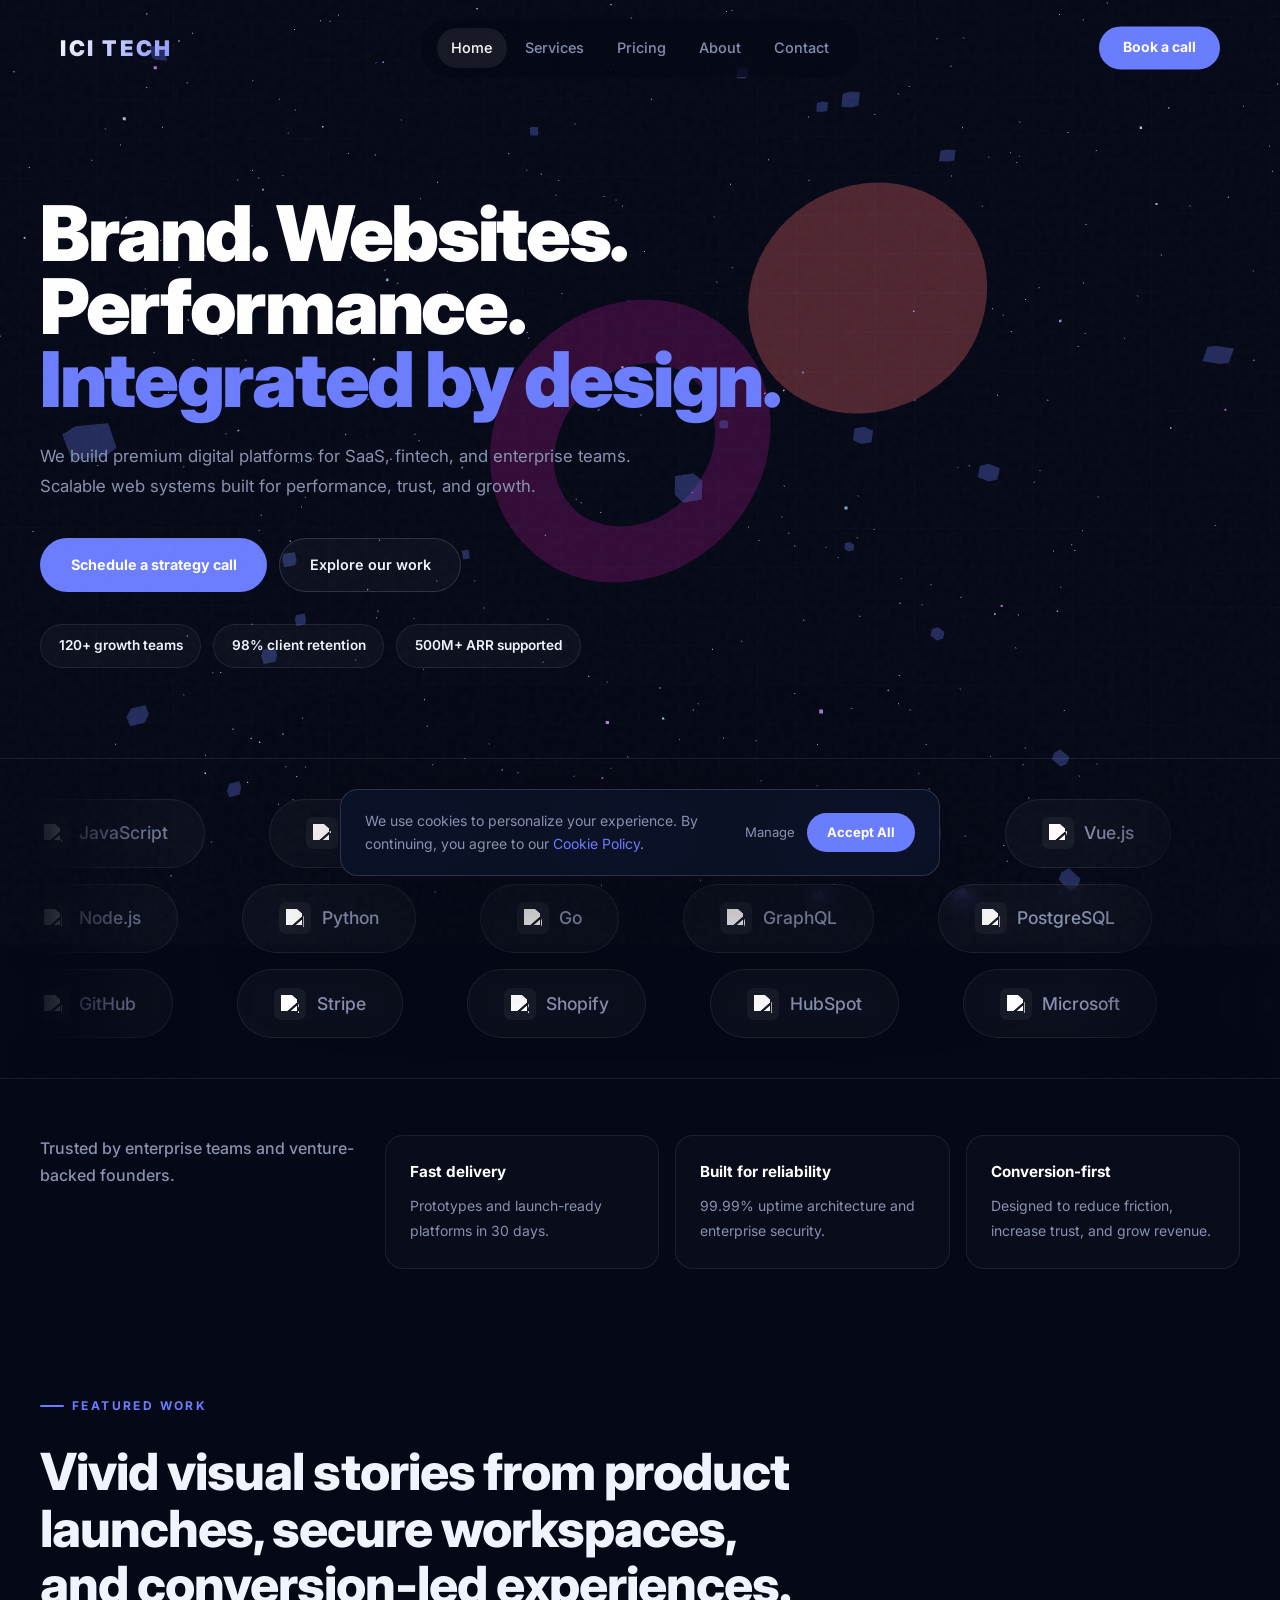
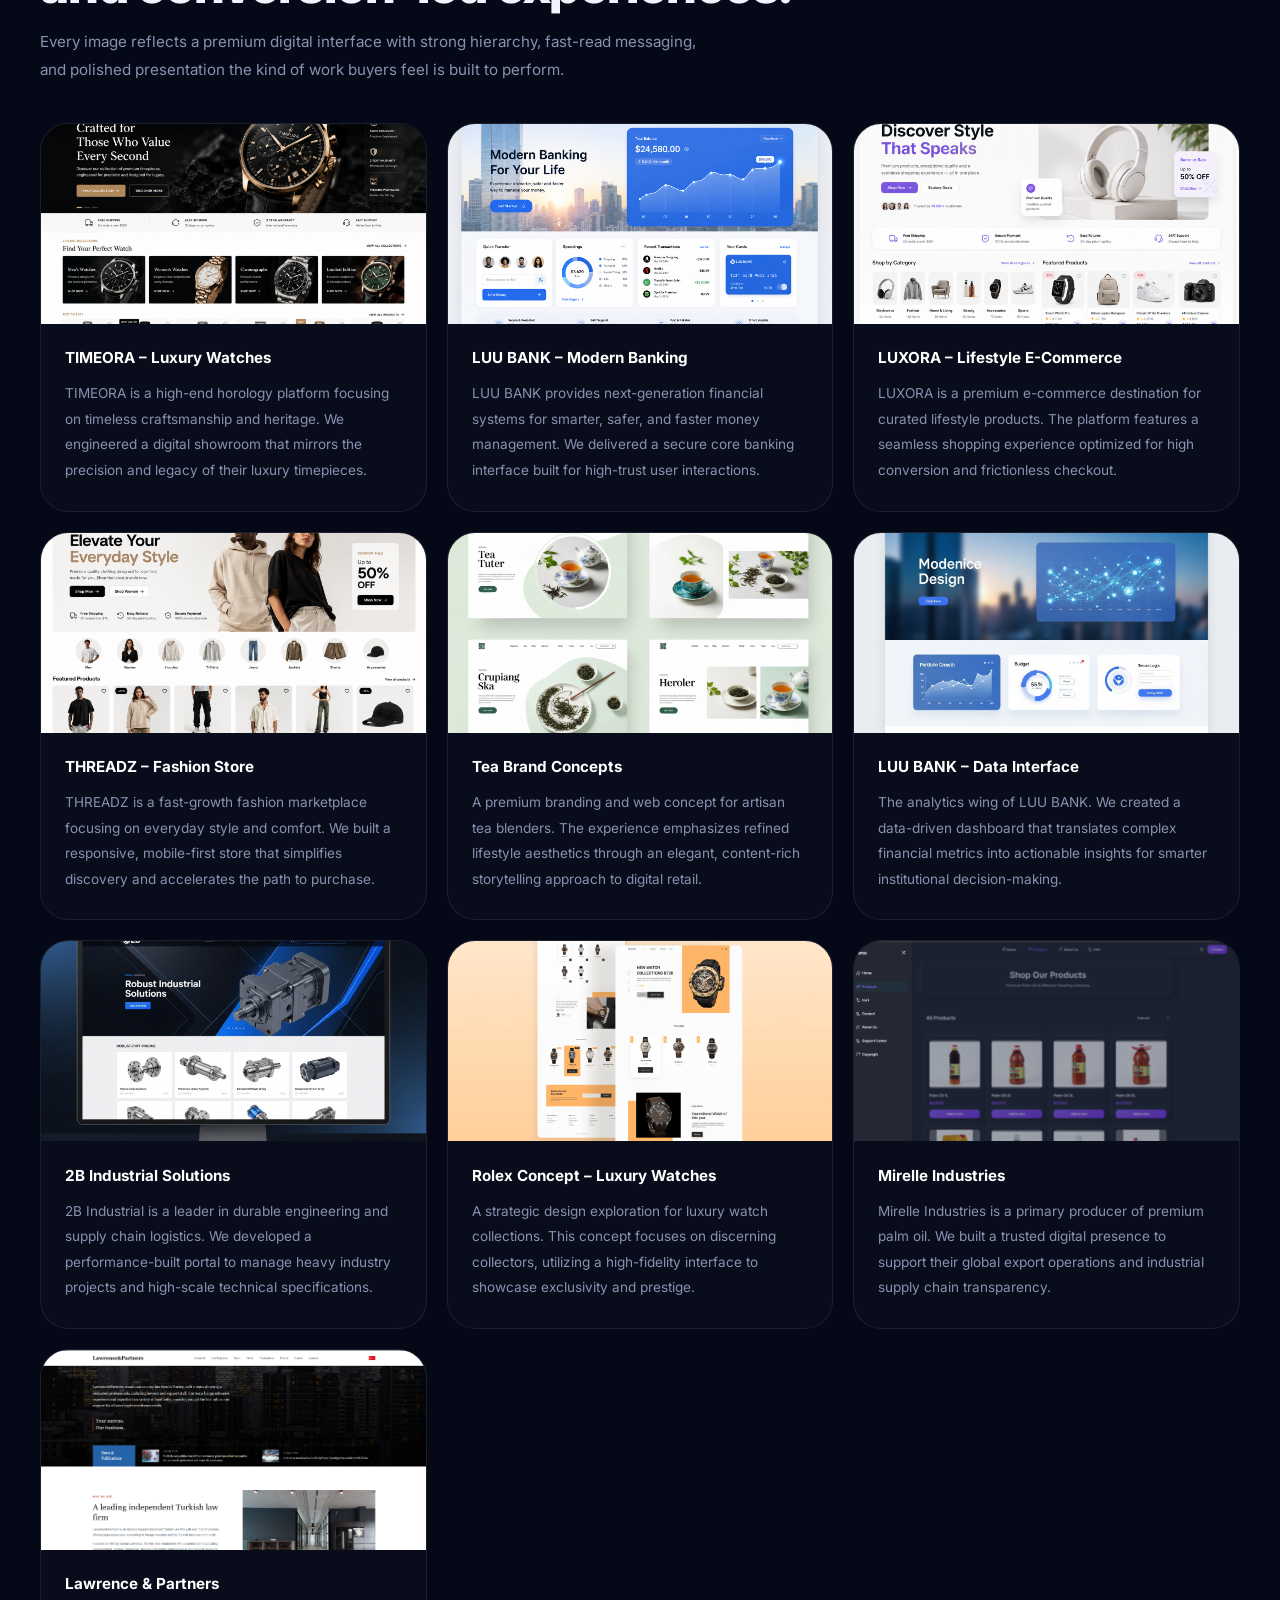
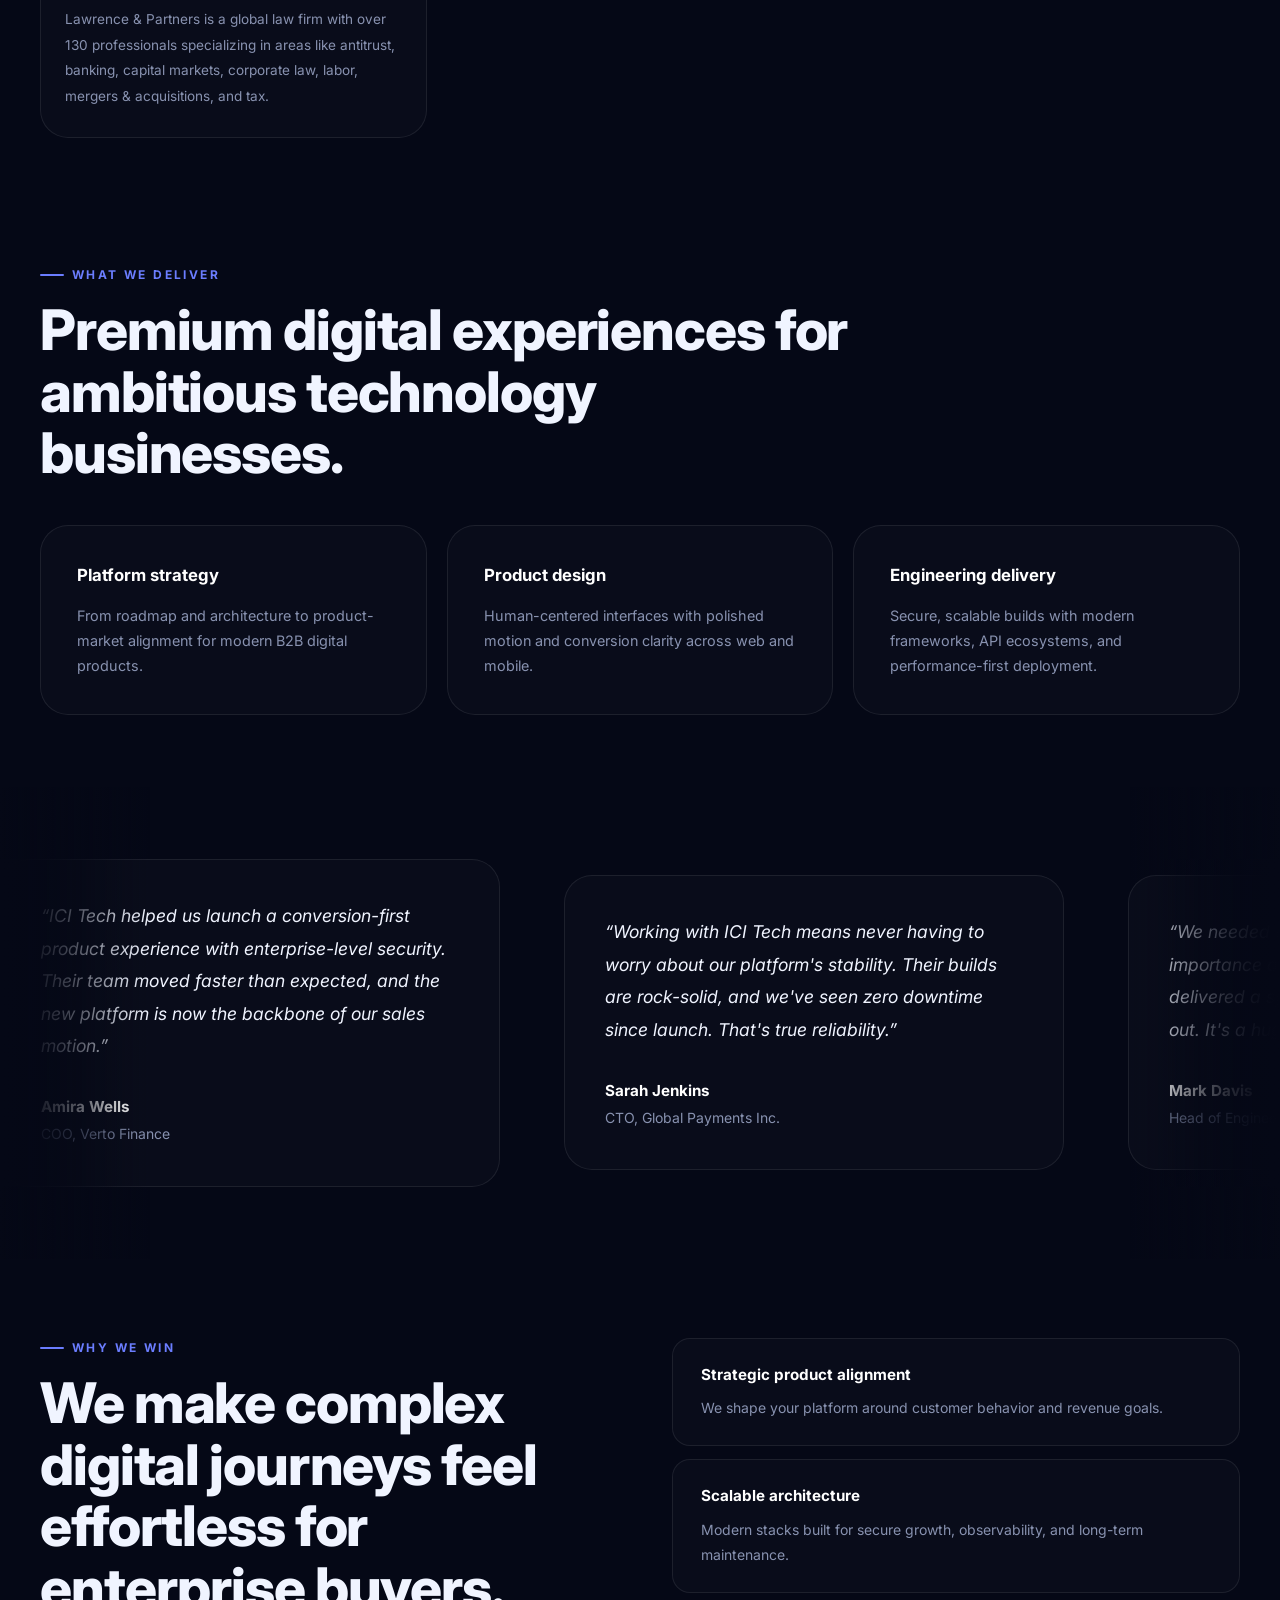
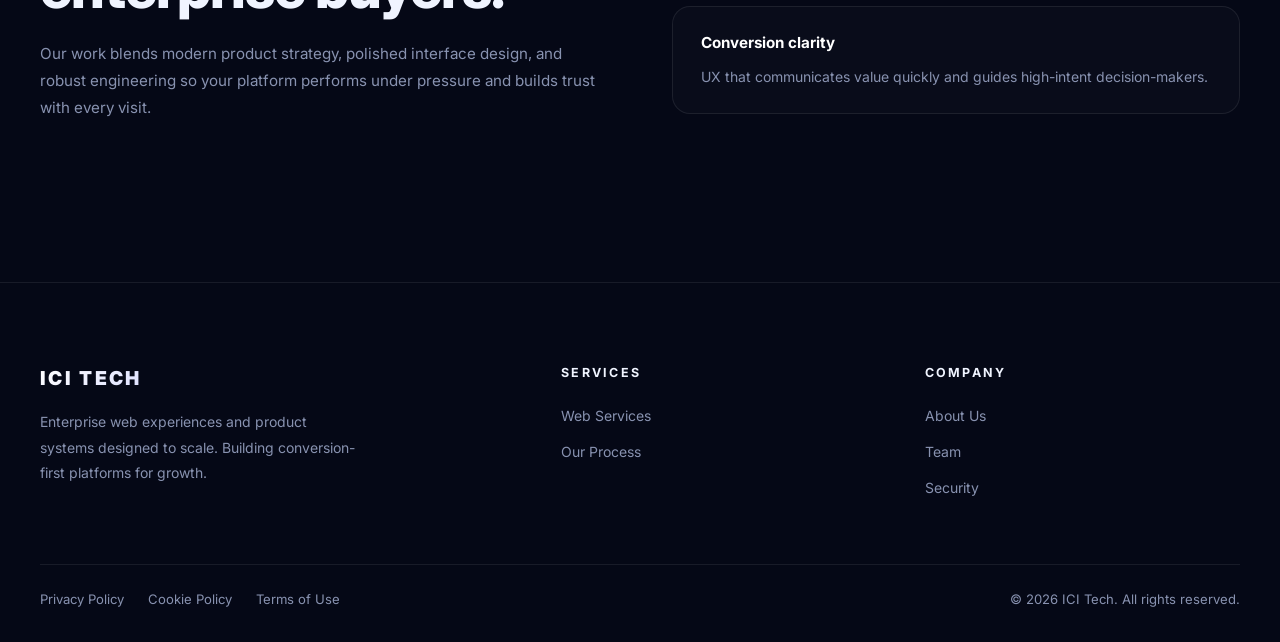
==== commit e97aea6c: "Add files via upload" ====
--- a/index.html
+++ b/index.html
@@ -476,10 +476,7 @@
             <div class="footer-grid">
                 <!-- Brand Section -->
                 <div>
-                    <a class="logo footer-logo" href="index.html">
-                        <img src="assets/img/icon.png" alt="ICI Tech Logo" class="logo-icon">
-                        ICI Tech
-                    </a>
+                    <a class="logo footer-logo" href="index.html">ICI Tech</a>
                     <p>Enterprise web experiences and product systems designed to scale. Building conversion-first platforms for growth.</p>
                 </div>
                 
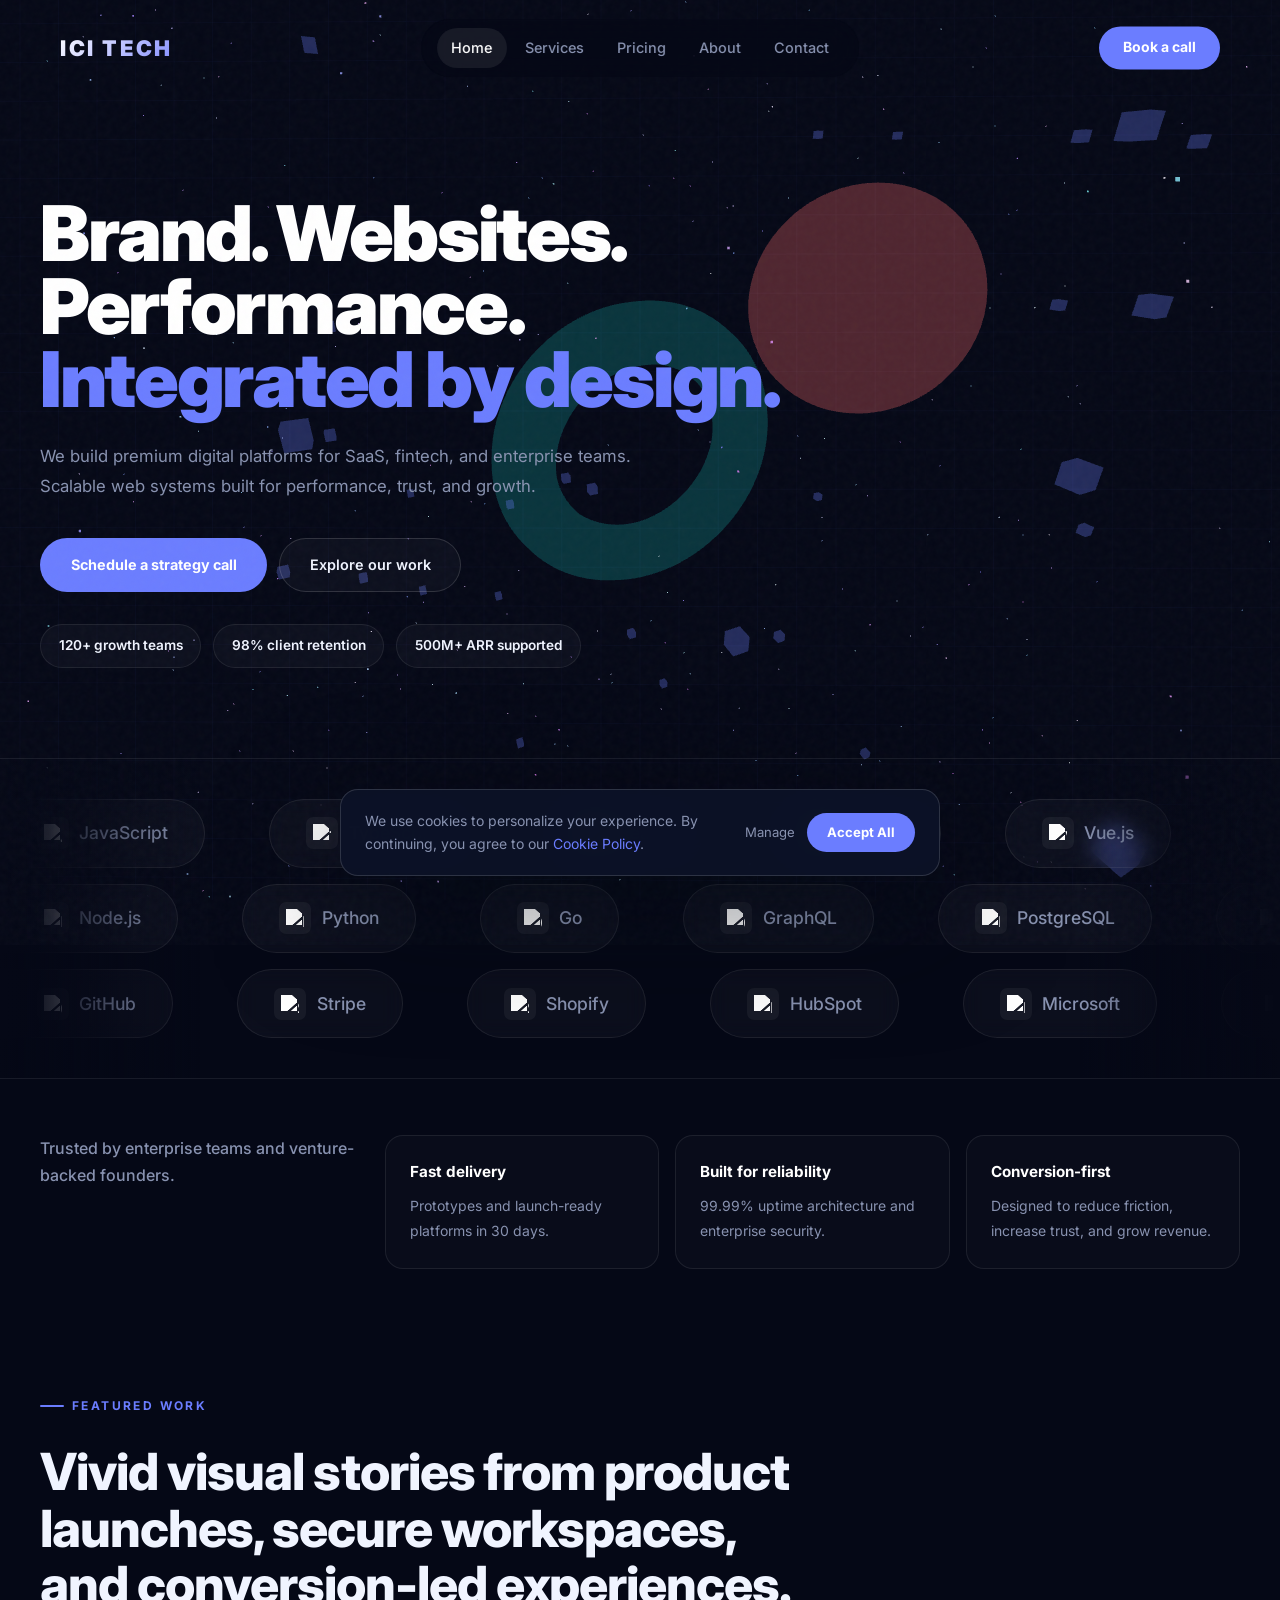
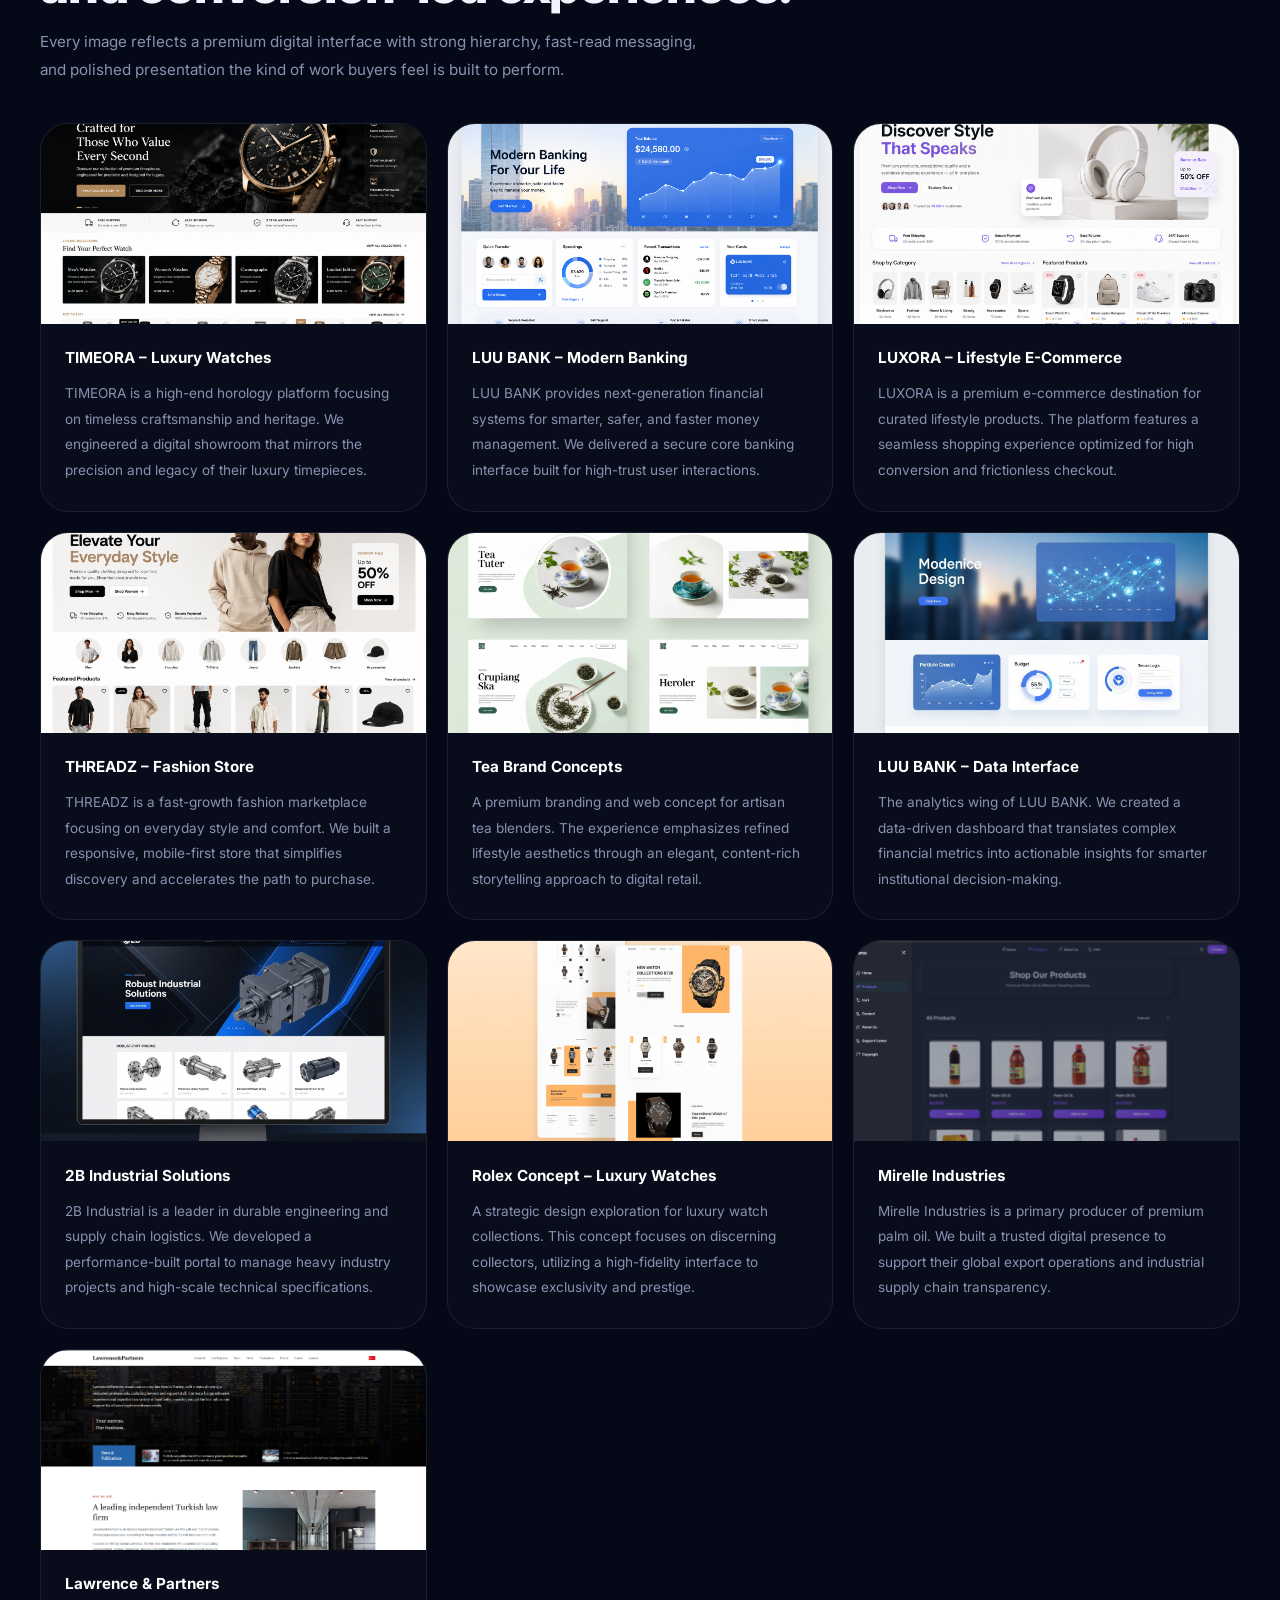
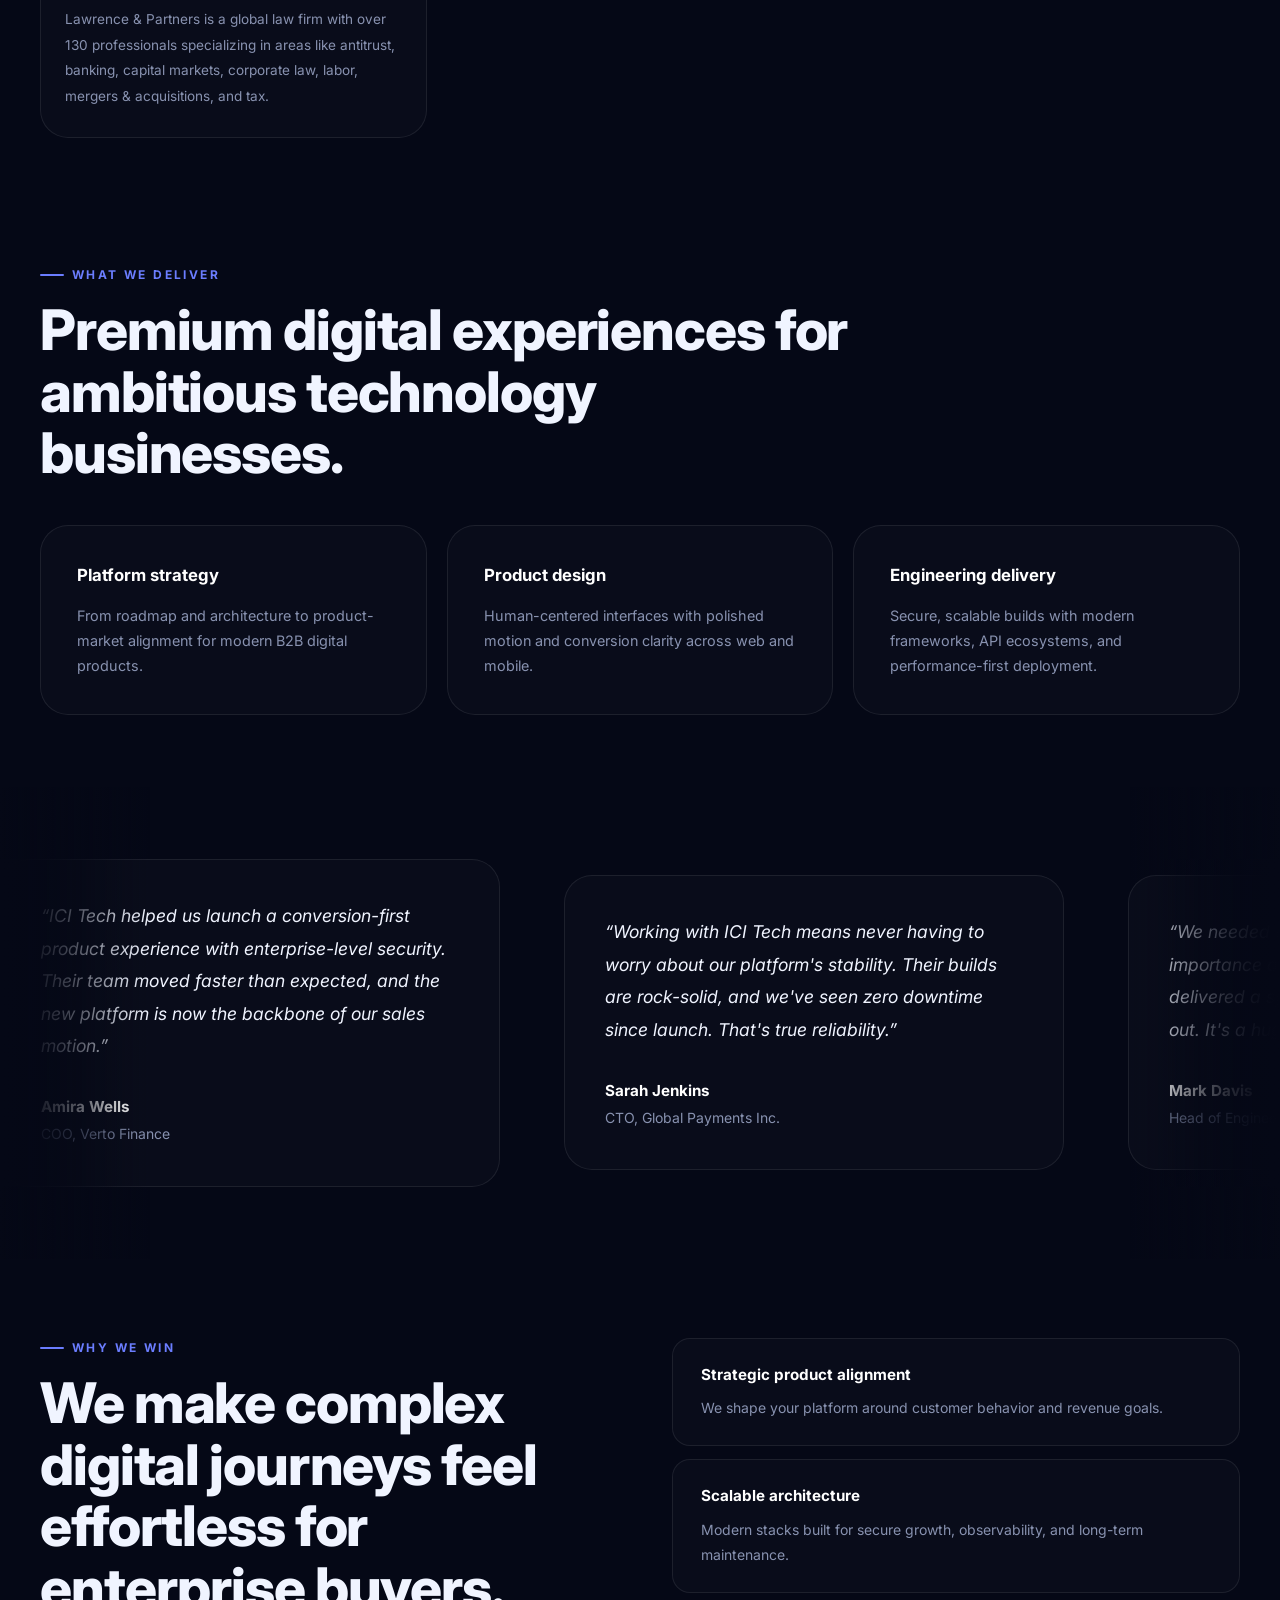
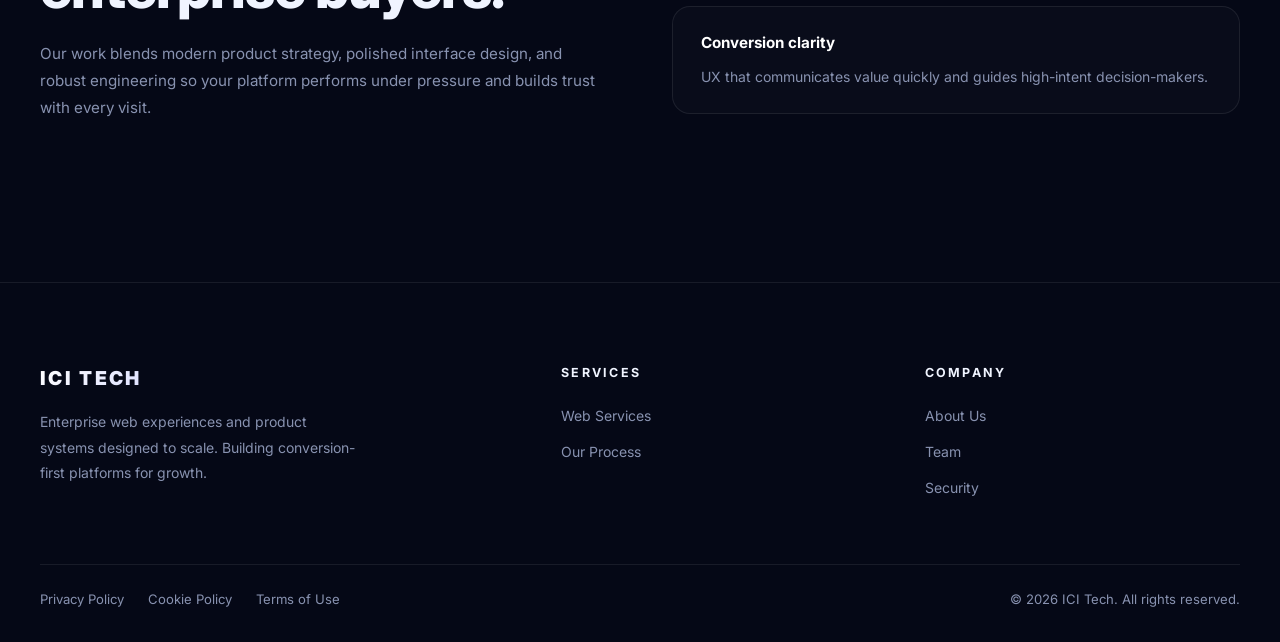
==== commit 31c53c7b: "Add files via upload" ====
--- a/index.html
+++ b/index.html
@@ -7,6 +7,7 @@
     <meta name="keywords" content="enterprise web design, SaaS development, fintech websites, scalable platforms, digital transformation">
     <title>ICI Tech | Innovative Computers Industries</title>
     <link rel="icon" type="image/png" href="assets/img/Favicon.png">
+    <link rel="shortcut icon" type="image/png" href="assets/img/Favicon.png">
     <link rel="apple-touch-icon" href="assets/img/Favicon.png">
     <link rel="stylesheet" href="assets/styles.css">
     <link rel="stylesheet" href="assets/sliders-effects/sliders.css">
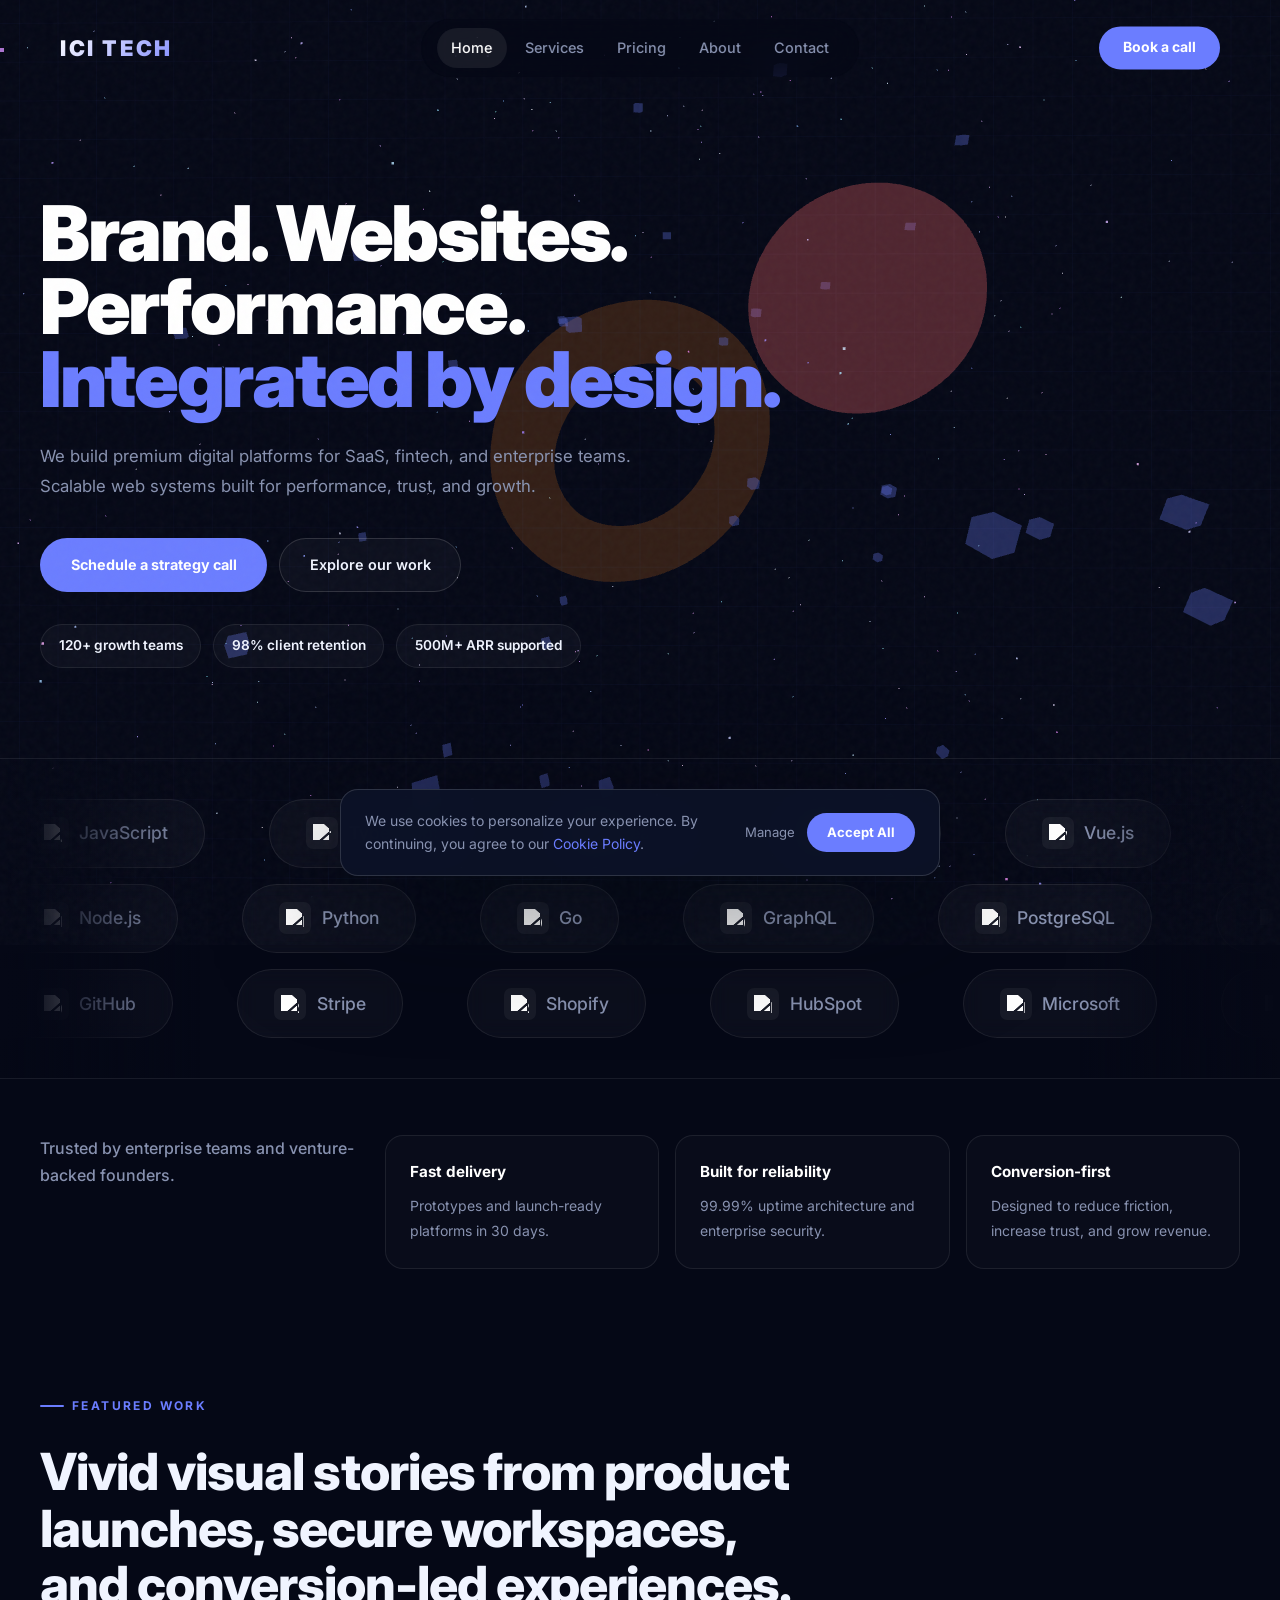
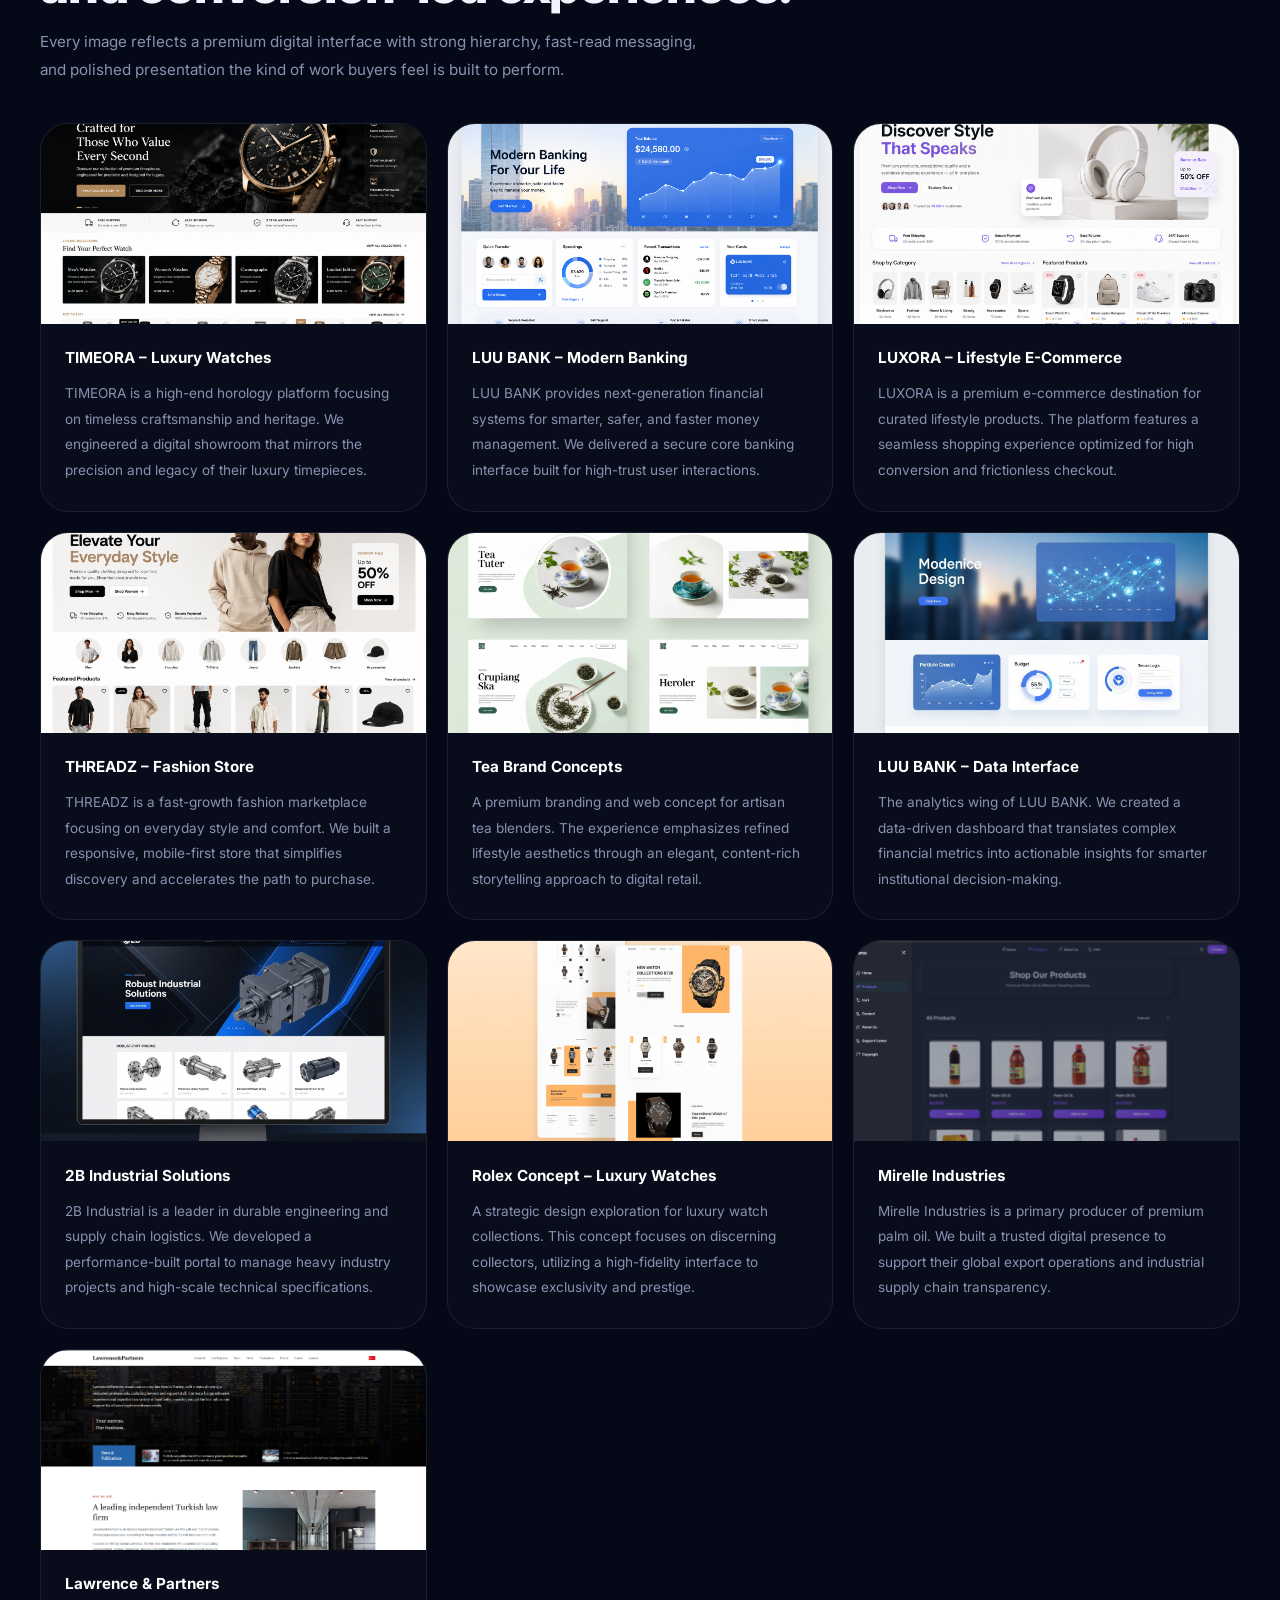
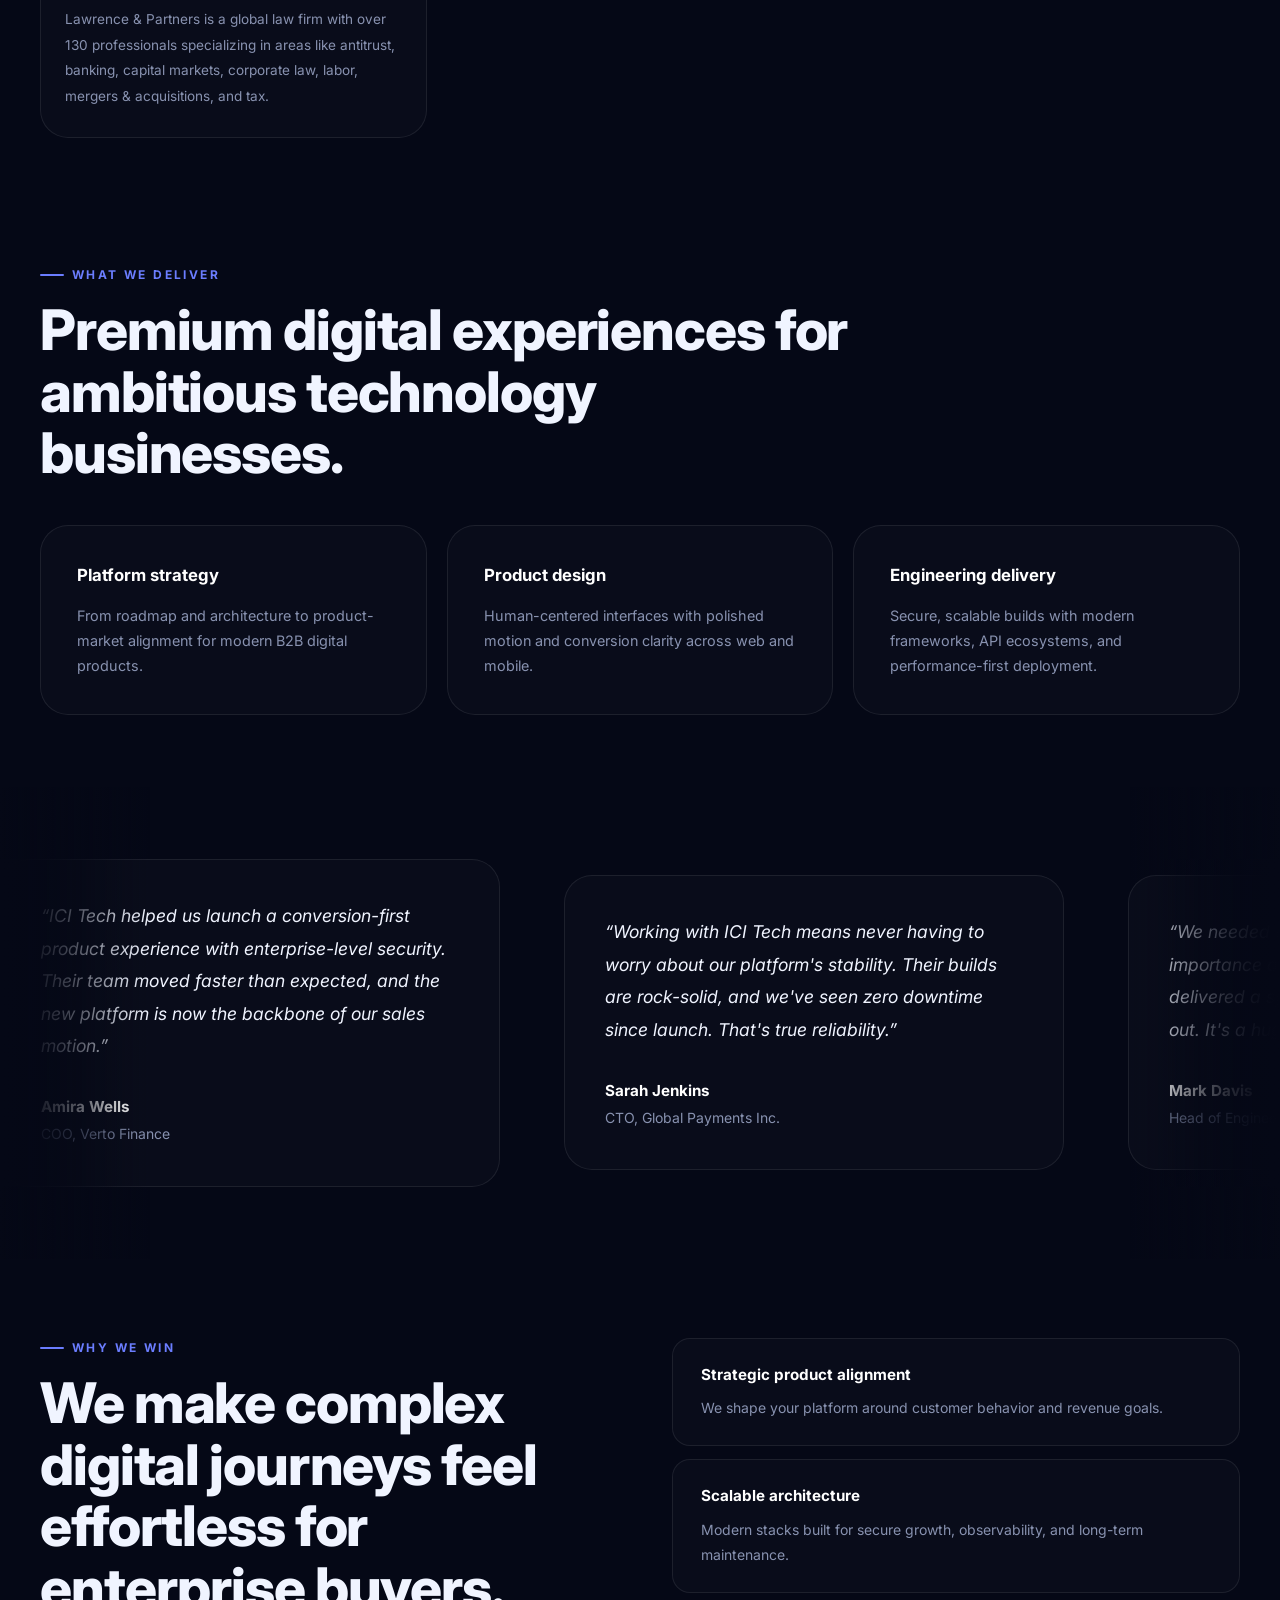
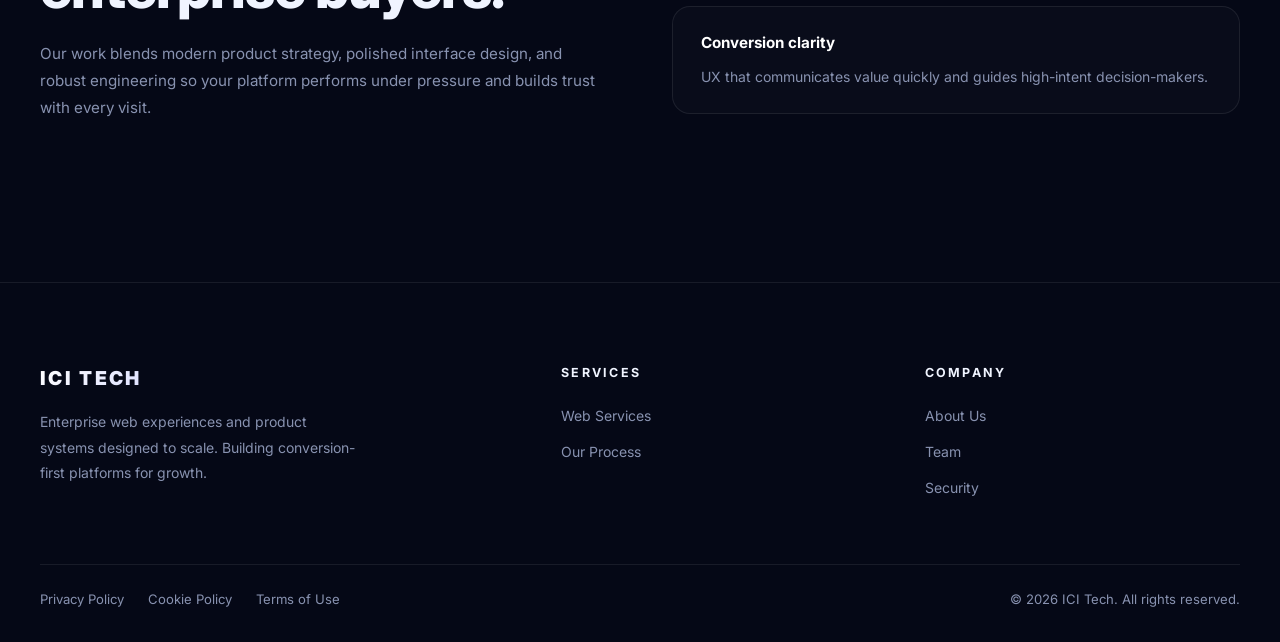
==== commit 0b233d21: "Add files via upload" ====
--- a/index.html
+++ b/index.html
@@ -517,7 +517,7 @@
     <!-- Gallery Modal -->
     <div id="galleryModal" class="gallery-modal" aria-hidden="true">
         <div class="modal-content">
-            <img src="" alt="Expanded work preview" id="modalImage">
+            <img src="" alt="Expanded work preview" id="modalImage" loading="lazy">
             <div class="modal-info">
                 <h3 id="modalTitle"></h3>
                 <p id="modalDescription"></p>
